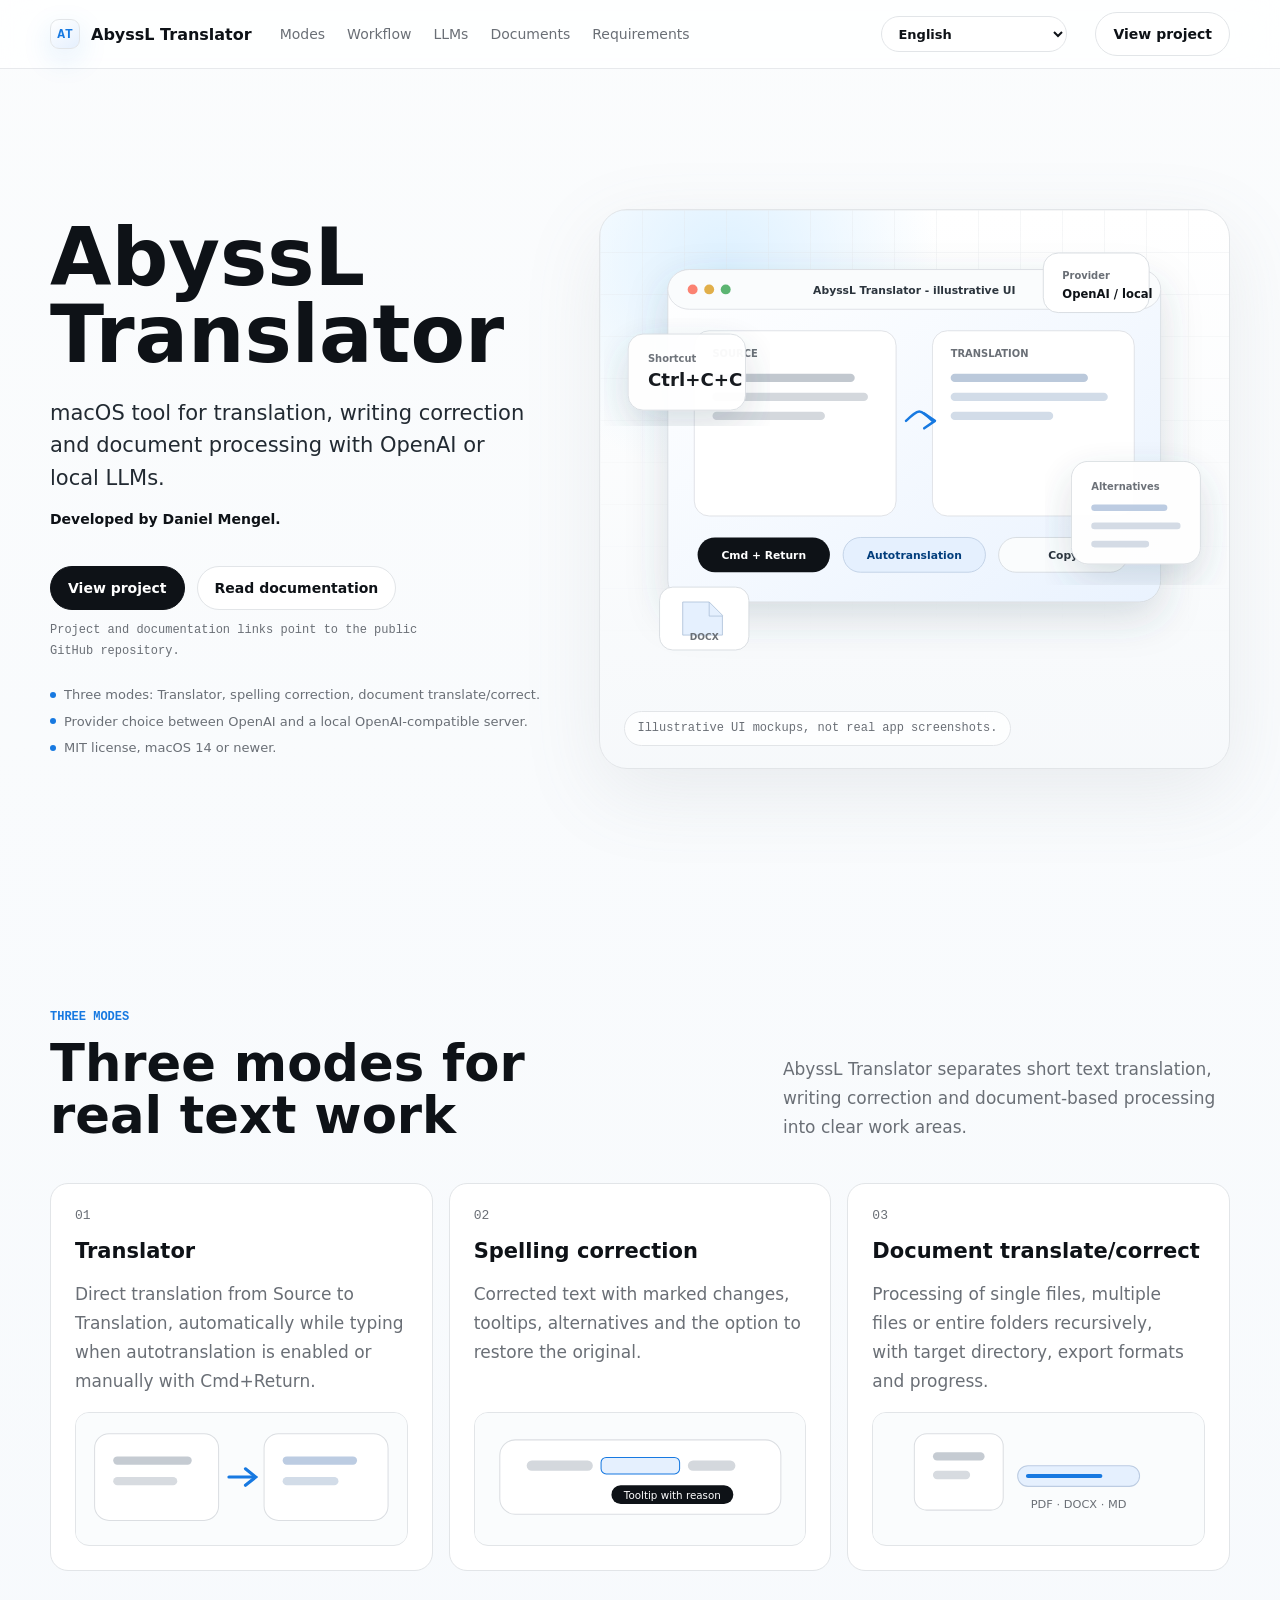
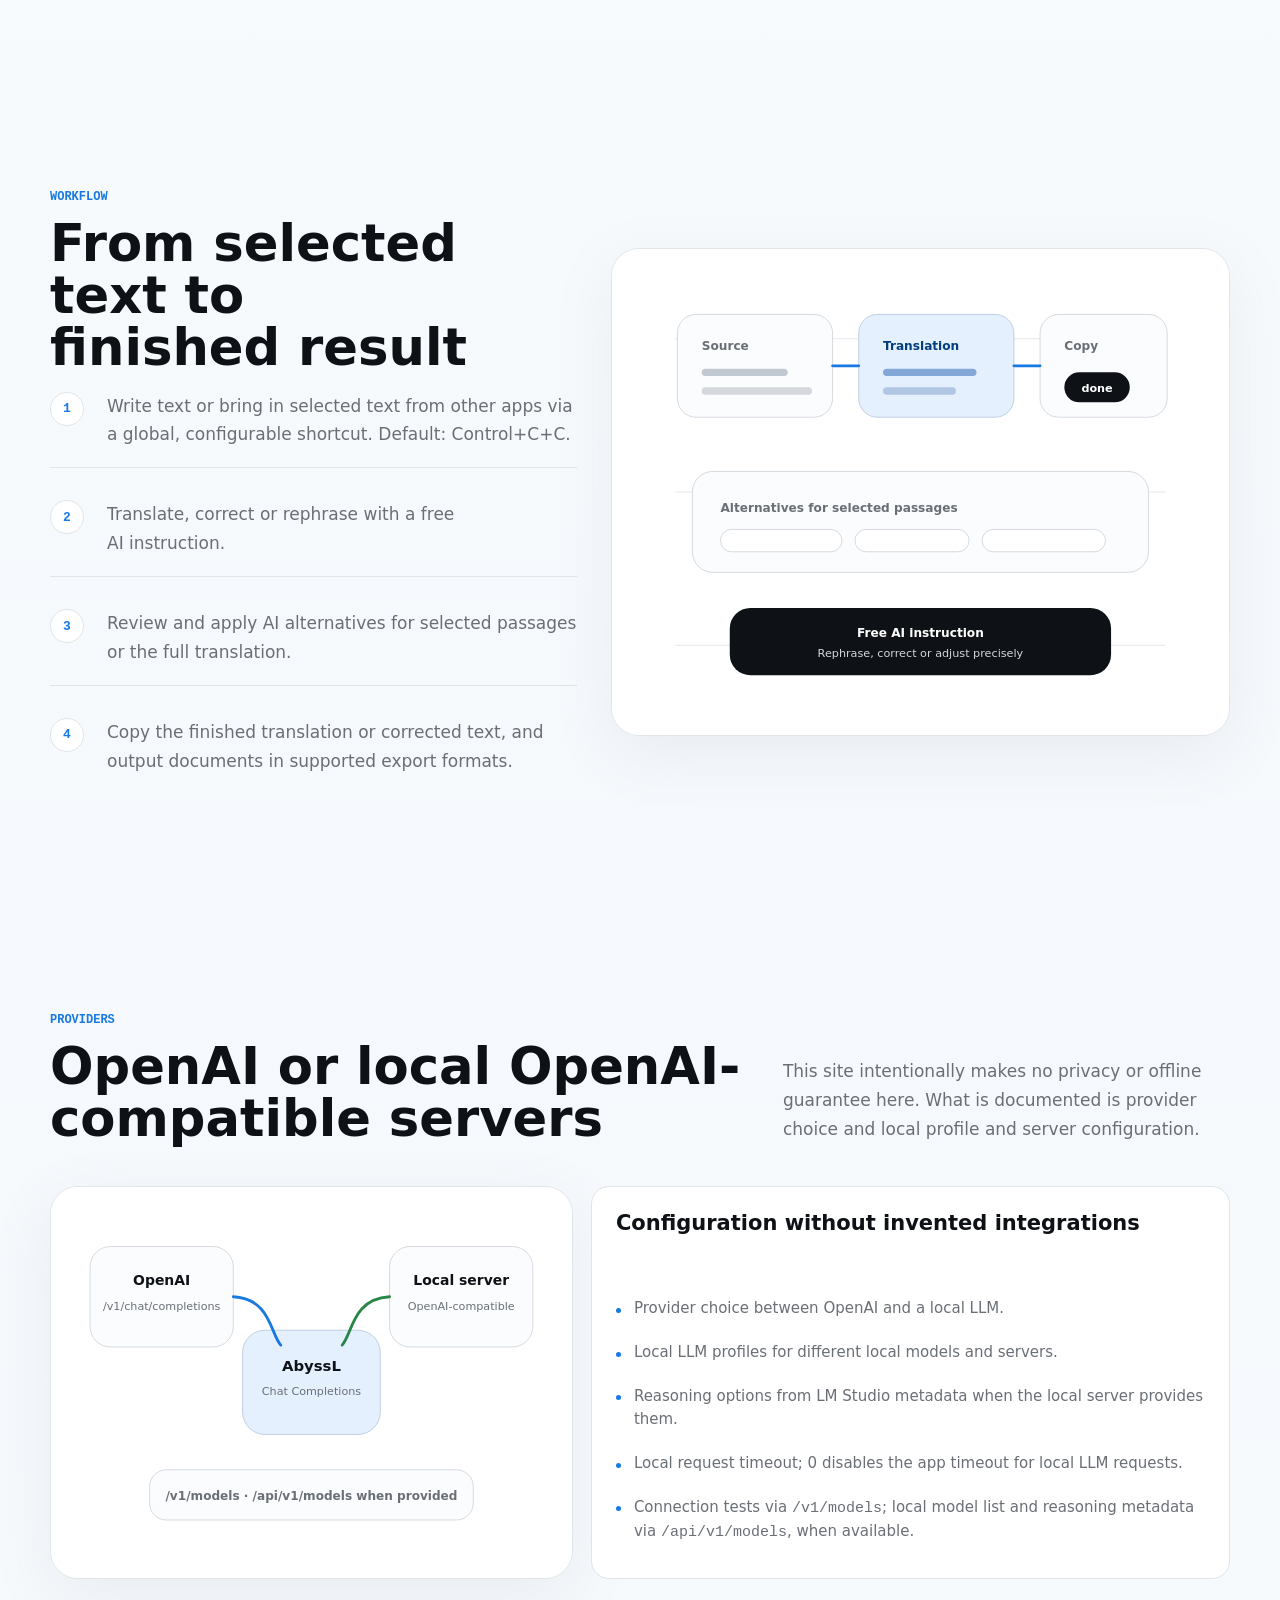
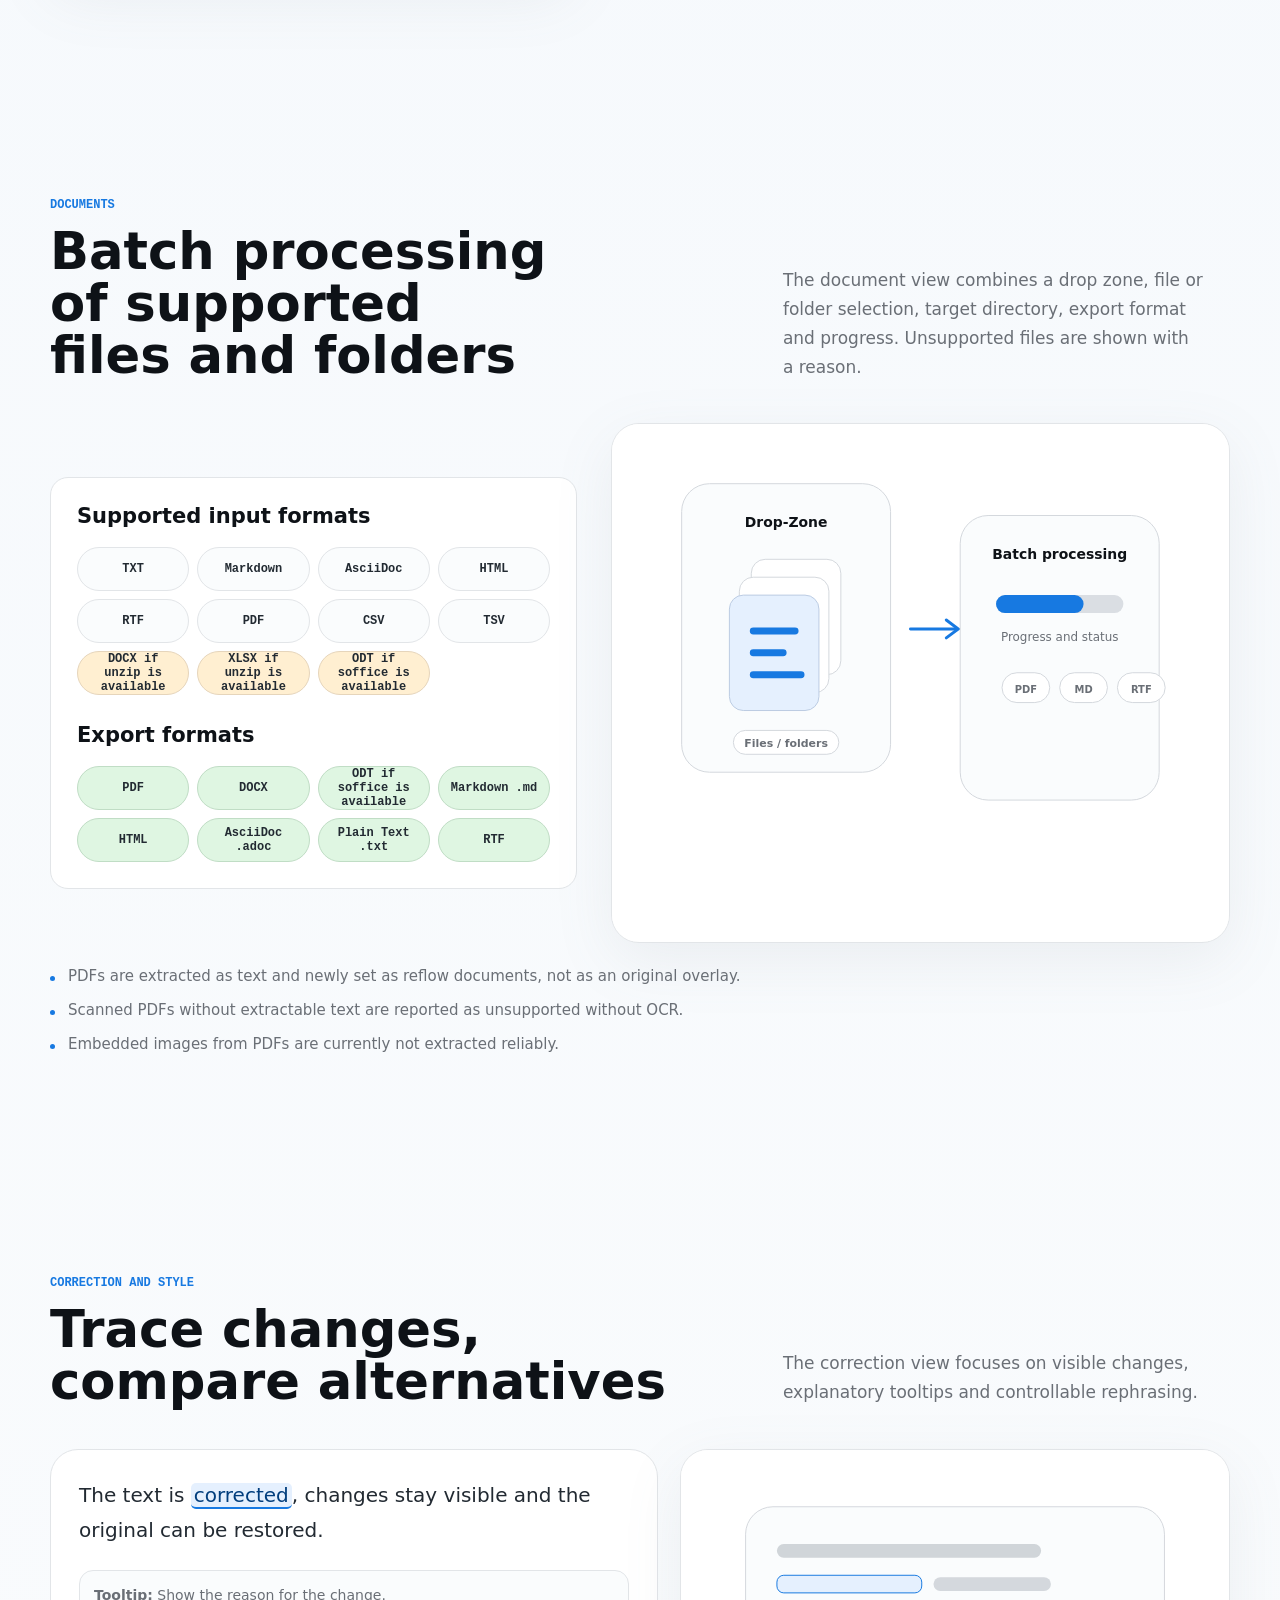
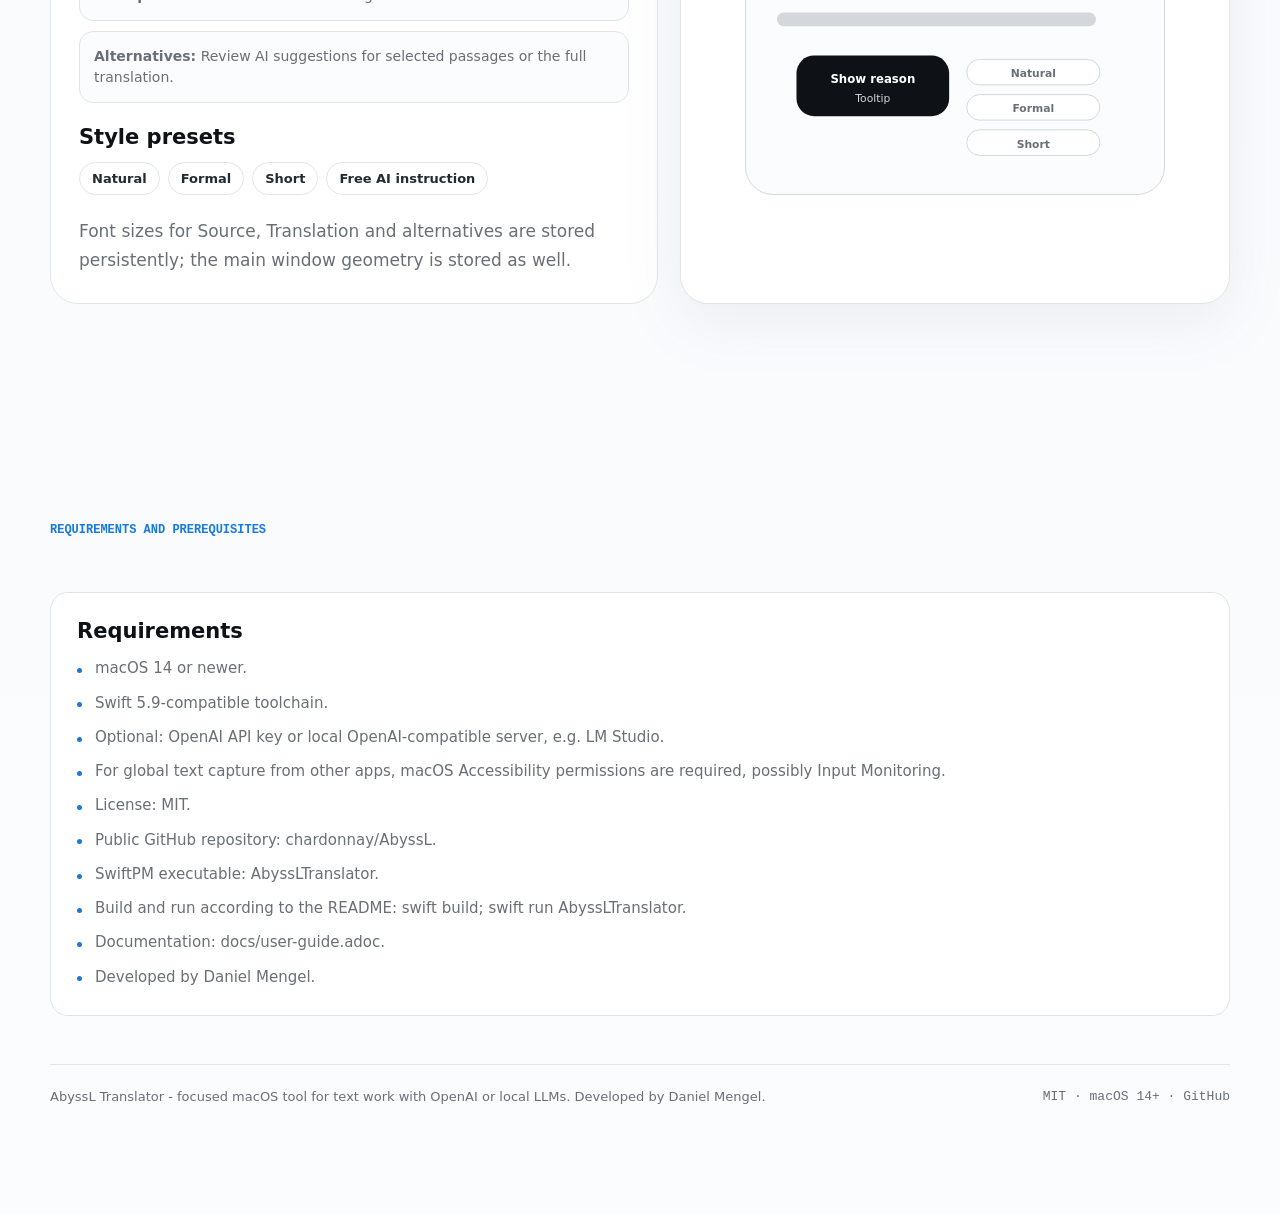
==== pages/index.html @ 64a5cfcb "Add project landing page" ====
<!doctype html><html lang="de"><head><script data-od-sandbox-shim>(function(){
  function makeStore(){
    var data = {};
    var api = {
      getItem: function(k){ return Object.prototype.hasOwnProperty.call(data, k) ? data[k] : null; },
      setItem: function(k, v){ data[k] = String(v); },
      removeItem: function(k){ delete data[k]; },
      clear: function(){ data = {}; },
      key: function(i){ return Object.keys(data)[i] || null; }
    };
    Object.defineProperty(api, 'length', { get: function(){ return Object.keys(data).length; } });
    return api;
  }
  function tryShim(name){
    var works = false;
    try { works = !!window[name] && typeof window[name].getItem === 'function'; void window[name].length; }
    catch (_) { works = false; }
    if (works) return;
    try { Object.defineProperty(window, name, { configurable: true, value: makeStore() }); }
    catch (_) { try { window[name] = makeStore(); } catch (__) {} }
  }
  tryShim('localStorage');
  tryShim('sessionStorage');
})();</script><meta charset="utf-8"><meta name="viewport" content="width=device-width, initial-scale=1"><title>AbyssL Translator - macOS-Werkzeug für Übersetzung und Textarbeit</title><meta name="description" content="AbyssL Translator ist eine macOS-Anwendung für Übersetzung, Schreibkorrektur und dokumentbasierte Verarbeitung mit OpenAI oder lokalen OpenAI-kompatiblen Servern."><style>:root{--bg:oklch(99% 0.002 240);--surface:oklch(100% 0 0);--fg:oklch(18% 0.012 250);--muted:oklch(54% 0.012 250);--border:oklch(92% 0.005 250);--accent:oklch(58% 0.18 255);--font-display:-apple-system,BlinkMacSystemFont,'SF Pro Display',system-ui,sans-serif;--font-body:-apple-system,BlinkMacSystemFont,'SF Pro Text',system-ui,sans-serif;--font-mono:"SFMono-Regular",ui-monospace,Menlo,Consolas,monospace;--ink-2:oklch(28% 0.018 250);--soft-blue:oklch(95% 0.022 255);--soft-green:oklch(95% 0.035 150);--green:oklch(55% 0.13 150);--soft-amber:oklch(96% 0.045 80);--amber:oklch(66% 0.12 72);--shadow:0 24px 80px oklch(58% 0.02 250 / 0.12);--radius-lg:28px;--radius-md:18px;--radius-sm:12px;--page:min(1180px,calc(100vw - 48px))}*{box-sizing:border-box}html{scroll-behavior:smooth}body{margin:0;background:linear-gradient(180deg,oklch(99% 0.002 240) 0%,oklch(98% 0.006 250) 42%,var(--bg) 100%);color:var(--fg);font-family:var(--font-body);-webkit-font-smoothing:antialiased;text-rendering:optimizeLegibility}a{color:inherit;text-decoration:none}.site-header{position:sticky;top:0;z-index:20;border-bottom:1px solid oklch(92% 0.005 250 / .82);background:oklch(100% 0 0 / .78);backdrop-filter:blur(18px)}.nav{width:var(--page);min-height:68px;margin:0 auto;display:flex;align-items:center;justify-content:space-between;gap:28px}.brand{display:inline-flex;align-items:center;gap:11px;font-weight:700;letter-spacing:0;white-space:nowrap}.brand-mark{inline-size:30px;block-size:30px;border:1px solid var(--border);border-radius:9px;display:grid;place-items:center;background:linear-gradient(145deg,var(--surface),var(--soft-blue));color:var(--accent);font-family:var(--font-mono);font-size:13px;box-shadow:0 10px 30px oklch(58% 0.18 255 / .13)}.nav-links{display:flex;align-items:center;gap:22px;color:var(--muted);font-size:14px}.nav-links a:hover{color:var(--fg)}.language-field{display:inline-flex;align-items:center;gap:8px;margin-inline-start:auto}.language-select{min-height:36px;border:1px solid var(--border);border-radius:999px;background:var(--surface);color:var(--fg);font:650 13px/1 var(--font-body);padding:0 34px 0 12px;appearance:auto}.language-select:focus-visible{outline:2px solid var(--accent);outline-offset:2px}.sr-only{position:absolute;inline-size:1px;block-size:1px;padding:0;margin:-1px;overflow:hidden;clip:rect(0,0,0,0);white-space:nowrap;border:0}.button{display:inline-flex;align-items:center;justify-content:center;min-height:44px;padding:0 17px;border-radius:999px;border:1px solid var(--border);background:var(--surface);color:var(--fg);font-size:14px;font-weight:650;line-height:1;white-space:nowrap;transition:transform 180ms ease,border-color 180ms ease,box-shadow 180ms ease}.button:hover{transform:translateY(-1px);border-color:oklch(82% 0.025 255);box-shadow:0 12px 34px oklch(58% 0.03 250 / .12)}.button.primary{background:var(--fg);border-color:var(--fg);color:#fff}.todo-note{font-family:var(--font-mono);color:var(--muted);font-size:12px;margin-top:10px}main{overflow:hidden}.section{width:var(--page);margin:0 auto;padding:110px 0}.hero{display:grid;grid-template-columns:.9fr 1.15fr;gap:56px;align-items:center;min-height:calc(100vh - 68px);padding:82px 0 74px}.hero-copy{max-width:560px}h1,h2,h3{font-family:var(--font-display);margin:0;letter-spacing:0;text-wrap:balance}h1{font-size:clamp(54px,6.2vw,92px);line-height:.96;font-weight:760}h2{font-size:clamp(34px,4vw,58px);line-height:1.02;font-weight:730}h3{font-size:21px;line-height:1.18;font-weight:720}p{margin:0;color:var(--muted);font-size:17px;line-height:1.7;text-wrap:pretty}.lead{margin-top:24px;font-size:21px;line-height:1.55;color:var(--ink-2);max-width:640px}.developer-line{margin-top:14px;color:var(--fg);font-size:14px;font-weight:650}.hero-actions{margin-top:34px;display:flex;flex-wrap:wrap;gap:12px}.trust-line{margin-top:24px;display:grid;gap:7px;color:var(--muted);font-size:13px;line-height:1.5}.trust-line span{display:inline-flex;align-items:center;gap:8px}.dot{inline-size:6px;block-size:6px;border-radius:99px;background:var(--accent)}.visual-shell{position:relative;border:1px solid var(--border);border-radius:var(--radius-lg);background:radial-gradient(circle at 20% 10%,oklch(95% 0.04 255),transparent 30%),linear-gradient(180deg,var(--surface),oklch(98% 0.004 245));box-shadow:var(--shadow);overflow:hidden;min-height:560px}.visual-shell::before{content:"";position:absolute;inset:0;background-image:linear-gradient(oklch(92% 0.005 250 / .62) 1px,transparent 1px),linear-gradient(90deg,oklch(92% 0.005 250 / .62) 1px,transparent 1px);background-size:42px 42px;mask-image:linear-gradient(180deg,#000 0%,transparent 78%);opacity:.55}.hero-svg,.section-svg{position:relative;display:block;inline-size:100%;block-size:auto}.visual-caption{position:absolute;inset-inline-start:24px;inset-block-end:22px;max-width:calc(100% - 48px);color:var(--muted);font-family:var(--font-mono);font-size:12px;line-height:1.45;background:oklch(100% 0 0 / .78);border:1px solid var(--border);border-radius:999px;padding:8px 12px;backdrop-filter:blur(12px)}.section-head{display:grid;grid-template-columns:minmax(0,.85fr) minmax(280px,.55fr);gap:42px;align-items:end;margin-bottom:42px}.eyebrow{display:block;margin-bottom:14px;color:var(--accent);font-family:var(--font-mono);font-size:12px;line-height:1;font-weight:700;letter-spacing:0;text-transform:uppercase}.mode-grid{display:grid;grid-template-columns:repeat(3,minmax(0,1fr));gap:16px}.mode-card,.info-card,.format-panel,.transparency-card{border:1px solid var(--border);border-radius:var(--radius-md);background:var(--surface)}.mode-card{padding:24px;min-height:300px;display:grid;grid-template-rows:auto auto 1fr;gap:16px}.mode-index{color:var(--muted);font-family:var(--font-mono);font-size:13px}.mini-visual{align-self:end;border:1px solid var(--border);border-radius:14px;background:oklch(99% 0.002 240);min-height:122px;overflow:hidden}.split{display:grid;grid-template-columns:minmax(0,.92fr) minmax(0,1.08fr);gap:34px;align-items:center}.workflow-list{display:grid;gap:14px}.workflow-step{display:grid;grid-template-columns:42px minmax(0,1fr);gap:15px;align-items:start;padding:18px 0;border-bottom:1px solid var(--border)}.workflow-step:last-child{border-bottom:0}.step-number{inline-size:34px;block-size:34px;display:grid;place-items:center;border-radius:50%;border:1px solid var(--border);color:var(--accent);font-family:var(--font-mono);font-size:13px;font-weight:700;background:var(--surface)}.diagram-frame{border:1px solid var(--border);border-radius:var(--radius-lg);background:var(--surface);box-shadow:0 18px 60px oklch(58% 0.02 250 / .1);overflow:hidden}.llm-grid{display:grid;grid-template-columns:minmax(0,.9fr) minmax(0,1.1fr);gap:18px;align-items:stretch}.info-card{padding:24px;display:grid;gap:13px}.info-card ul,.requirements-list,.format-notes{margin:0;padding:0;list-style:none;display:grid;gap:11px;color:var(--muted);font-size:15px;line-height:1.55}.info-card li,.requirements-list li,.format-notes li{position:relative;padding-inline-start:18px}.info-card li::before,.requirements-list li::before,.format-notes li::before{content:"";position:absolute;inset-inline-start:0;inset-block-start:.72em;inline-size:5px;block-size:5px;border-radius:99px;background:var(--accent)}.format-panel{padding:26px}.format-matrix{display:grid;grid-template-columns:repeat(4,minmax(0,1fr));gap:8px;margin-top:18px}.format-chip{min-height:44px;display:flex;align-items:center;justify-content:center;border:1px solid var(--border);border-radius:999px;background:oklch(99% 0.002 240);color:var(--ink-2);font-family:var(--font-mono);font-size:12px;font-weight:650;text-align:center;padding:0 10px}.format-chip.conditional{background:var(--soft-amber);border-color:oklch(88% 0.04 80)}.format-chip.export{background:var(--soft-green);border-color:oklch(87% 0.045 150)}.correction-layout{display:grid;grid-template-columns:minmax(0,1.05fr) minmax(0,.95fr);gap:22px;align-items:stretch}.correction-panel{border:1px solid var(--border);border-radius:var(--radius-lg);background:var(--surface);padding:28px;display:grid;gap:22px}.marked-copy{font-size:20px;line-height:1.75;color:var(--ink-2)}.mark-change{color:oklch(37% 0.12 255);background:var(--soft-blue);border-bottom:2px solid var(--accent);border-radius:5px;padding:0 3px}.tooltip-row{display:grid;gap:10px}.tooltip{border:1px solid var(--border);border-radius:14px;padding:14px;background:oklch(99% 0.002 240);color:var(--muted);font-size:14px;line-height:1.5}.style-row{display:flex;flex-wrap:wrap;gap:8px}.style-pill{border:1px solid var(--border);border-radius:999px;padding:8px 12px;color:var(--ink-2);background:var(--surface);font-size:13px;font-weight:650}.requirements{display:grid;grid-template-columns:minmax(0,1fr);gap:22px}.transparency-card{padding:26px}.transparency-card h3{margin-bottom:14px}.fineprint{margin-top:48px;padding-top:24px;border-top:1px solid var(--border);display:grid;grid-template-columns:1fr auto;gap:22px;align-items:center;color:var(--muted);font-size:13px}.validation{margin-top:42px;border:1px solid var(--border);border-radius:var(--radius-lg);background:var(--surface);padding:28px}.validation h3{margin-bottom:18px}.validation-grid{display:grid;grid-template-columns:repeat(2,minmax(0,1fr));gap:20px}.validation h4{margin:0 0 8px;font-size:14px;line-height:1.2}.validation p,.validation li{font-size:14px;line-height:1.58}.validation ul{margin:0;padding-inline-start:18px;color:var(--muted)}svg text{font-family:var(--font-body)}.mono{font-family:var(--font-mono);font-variant-numeric:tabular-nums}@media(max-width:980px){:root{--page:min(100vw - 32px,760px)}.nav-links{display:none}.hero,.section-head,.split,.llm-grid,.correction-layout,.requirements,.validation-grid{grid-template-columns:1fr}.hero{min-height:auto;padding-top:56px}.mode-grid{grid-template-columns:1fr}.section{padding:78px 0}.visual-shell{min-height:420px}}@media(max-width:620px){:root{--page:min(100vw - 24px,520px)}h1{font-size:clamp(46px,14vw,64px)}.lead{font-size:18px}.hero-actions,.fineprint{display:grid;grid-template-columns:1fr}.button{width:100%}.format-matrix{grid-template-columns:repeat(2,minmax(0,1fr))}.visual-caption{position:relative;inset:auto;margin:0 16px 16px;border-radius:14px}}@media(prefers-reduced-motion:reduce){*,*::before,*::after{scroll-behavior:auto!important;transition-duration:.001ms!important;animation-duration:.001ms!important}}</style></head><body><header class="site-header"><nav class="nav" aria-label="Hauptnavigation"><a class="brand" href="#top" aria-label="AbyssL Translator Start"><span class="brand-mark">AT</span><span>AbyssL Translator</span></a><div class="nav-links"><a href="#modi">Modi</a><a href="#workflow">Workflow</a><a href="#llms">LLMs</a><a href="#dokumente">Dokumente</a><a href="#transparenz">Anforderungen</a></div><div class="language-field"><label class="sr-only" for="languageSelect">Sprache</label><select class="language-select" id="languageSelect" aria-label="Sprache auswählen"><option value="en">English</option><option value="de">Deutsch</option><option value="fr">Français</option><option value="es">Español</option><option value="pt">Português</option><option value="it">Italiano</option><option value="nl">Nederlands</option><option value="hbs">Serbo-Kroatisch</option></select></div><a class="button" href="https://github.com/chardonnay/AbyssL" target="_blank" rel="noopener noreferrer">Projekt ansehen</a></nav></header><main id="top"><section class="section hero" data-od-id="hero"><div class="hero-copy"><h1>AbyssL Translator</h1><p class="lead">macOS-Werkzeug für Übersetzung, Schreibkorrektur und Dokumentverarbeitung mit OpenAI oder lokalen LLMs.</p><p class="developer-line">Entwickelt von Daniel Mengel.</p><div class="hero-actions" id="platzhalter"><a class="button primary" href="https://github.com/chardonnay/AbyssL" target="_blank" rel="noopener noreferrer" aria-label="GitHub-Projekt öffnen">Projekt ansehen</a><a class="button" href="https://github.com/chardonnay/AbyssL/blob/main/docs/user-guide.adoc" target="_blank" rel="noopener noreferrer" aria-label="User Guide auf GitHub öffnen">Dokumentation lesen</a></div><p class="todo-note">Projekt- und Dokumentationslinks führen auf das öffentliche GitHub-Repository.</p><div class="trust-line" aria-label="Kurzprofil"><span><i class="dot" aria-hidden="true"></i> Drei Modi: Übersetzer, Rechtschreibkorrektur, Dokument Übersetzen/Korrigieren.</span><span><i class="dot" aria-hidden="true"></i> Anbieterwahl zwischen OpenAI und lokalem OpenAI-kompatiblem Server.</span><span><i class="dot" aria-hidden="true"></i> MIT-Lizenz, macOS 14 oder neuer.</span></div></div><div class="visual-shell" aria-label="Illustrative macOS-App-Oberfläche, kein echter Screenshot"><svg class="hero-svg" viewBox="0 0 760 590" role="img" aria-labelledby="heroSvgTitle heroSvgDesc"><title id="heroSvgTitle">Illustratives App-Mockup für AbyssL Translator</title><desc id="heroSvgDesc">Eine helle macOS-artige Oberfläche zeigt Source und Translation, Alternativen und Dokumentelemente als Illustration.</desc><defs><linearGradient id="panelGlow" x1="0" x2="1" y1="0" y2="1"><stop offset="0" stop-color="oklch(100% 0 0)"/><stop offset="1" stop-color="oklch(96% 0.018 255)"/></linearGradient><filter id="softShadow" x="-20%" y="-20%" width="140%" height="140%"><feDropShadow dx="0" dy="18" stdDeviation="24" flood-color="oklch(42% 0.04 250)" flood-opacity="0.18"/></filter></defs><rect x="82" y="72" width="596" height="402" rx="26" fill="url(#panelGlow)" stroke="oklch(88% 0.008 250)" filter="url(#softShadow)"/><rect x="82" y="72" width="596" height="48" rx="26" fill="oklch(99% 0.002 240)" stroke="oklch(90% 0.006 250)"/><circle cx="112" cy="96" r="6" fill="oklch(74% 0.15 29)"/><circle cx="132" cy="96" r="6" fill="oklch(78% 0.13 82)"/><circle cx="152" cy="96" r="6" fill="oklch(70% 0.13 150)"/><text x="380" y="101" text-anchor="middle" font-size="13" font-weight="700" fill="oklch(32% 0.02 250)">AbyssL Translator - illustrative UI</text><rect x="114" y="146" width="244" height="224" rx="18" fill="oklch(100% 0 0)" stroke="oklch(90% 0.006 250)"/><rect x="402" y="146" width="244" height="224" rx="18" fill="oklch(100% 0 0)" stroke="oklch(90% 0.006 250)"/><text x="136" y="178" font-size="12" font-weight="700" fill="oklch(54% 0.012 250)">SOURCE</text><text x="424" y="178" font-size="12" font-weight="700" fill="oklch(54% 0.012 250)">TRANSLATION</text><rect x="136" y="198" width="172" height="10" rx="5" fill="oklch(83% 0.012 250)"/><rect x="136" y="221" width="188" height="10" rx="5" fill="oklch(88% 0.008 250)"/><rect x="136" y="244" width="136" height="10" rx="5" fill="oklch(88% 0.008 250)"/><rect x="424" y="198" width="166" height="10" rx="5" fill="oklch(83% 0.03 255)"/><rect x="424" y="221" width="190" height="10" rx="5" fill="oklch(89% 0.02 255)"/><rect x="424" y="244" width="124" height="10" rx="5" fill="oklch(89% 0.02 255)"/><path d="M370 255 C386 240 386 240 402 255" fill="none" stroke="oklch(58% 0.18 255)" stroke-width="3" stroke-linecap="round"/><path d="M392 246 L405 255 L392 264" fill="none" stroke="oklch(58% 0.18 255)" stroke-width="3" stroke-linecap="round" stroke-linejoin="round"/><rect x="118" y="396" width="160" height="42" rx="21" fill="oklch(18% 0.012 250)"/><text x="198" y="422" text-anchor="middle" font-size="13" font-weight="700" fill="white">Cmd + Return</text><rect x="294" y="396" width="172" height="42" rx="21" fill="oklch(95% 0.022 255)" stroke="oklch(84% 0.035 255)"/><text x="380" y="422" text-anchor="middle" font-size="13" font-weight="700" fill="oklch(37% 0.12 255)">Autotranslation</text><rect x="482" y="396" width="156" height="42" rx="21" fill="oklch(99% 0.002 240)" stroke="oklch(88% 0.008 250)"/><text x="560" y="422" text-anchor="middle" font-size="13" font-weight="700" fill="oklch(32% 0.02 250)">Copy</text><g opacity=".96"><rect x="34" y="150" width="142" height="92" rx="18" fill="oklch(100% 0 0)" stroke="oklch(88% 0.008 250)" filter="url(#softShadow)"/><text x="58" y="184" font-size="12" font-weight="700" fill="oklch(54% 0.012 250)">Shortcut</text><text x="58" y="213" font-size="22" font-weight="760" fill="oklch(18% 0.012 250)">Ctrl+C+C</text></g><g opacity=".98"><rect x="570" y="304" width="156" height="124" rx="20" fill="oklch(100% 0 0)" stroke="oklch(88% 0.008 250)" filter="url(#softShadow)"/><text x="594" y="338" font-size="12" font-weight="700" fill="oklch(54% 0.012 250)">Alternativen</text><rect x="594" y="356" width="92" height="8" rx="4" fill="oklch(84% 0.035 255)"/><rect x="594" y="378" width="108" height="8" rx="4" fill="oklch(89% 0.016 255)"/><rect x="594" y="400" width="70" height="8" rx="4" fill="oklch(89% 0.016 255)"/></g><g transform="translate(72 456)"><rect x="0" y="0" width="108" height="76" rx="16" fill="oklch(100% 0 0)" stroke="oklch(88% 0.008 250)"/><path d="M28 18 h32 l16 16 v24 h-48 z" fill="oklch(95% 0.022 255)" stroke="oklch(80% 0.04 255)"/><path d="M60 18 v17 h16" fill="none" stroke="oklch(80% 0.04 255)"/><text x="54" y="64" text-anchor="middle" font-size="11" font-weight="700" fill="oklch(54% 0.012 250)">DOCX</text></g><g transform="translate(536 52)"><rect x="0" y="0" width="128" height="72" rx="18" fill="oklch(100% 0 0)" stroke="oklch(88% 0.008 250)"/><text x="23" y="31" font-size="12" font-weight="700" fill="oklch(54% 0.012 250)">Provider</text><text x="23" y="54" font-size="14" font-weight="760" fill="oklch(18% 0.012 250)">OpenAI / lokal</text></g></svg><div class="visual-caption">Illustrative UI-Mockups, keine echten App-Screenshots.</div></div></section><section class="section" id="modi" data-od-id="modes"><div class="section-head"><div><span class="eyebrow">Drei Modi</span><h2>Drei Modi für echte Textarbeit</h2></div><p>AbyssL Translator trennt kurze Textübersetzung, Schreibkorrektur und dokumentbasierte Verarbeitung in klare Arbeitsbereiche.</p></div><div class="mode-grid"><article class="mode-card"><span class="mode-index">01</span><h3>Übersetzer</h3><p>Direkte Übersetzung von Source zu Translation, automatisch beim Tippen wenn Autotranslation aktiviert ist oder manuell mit Cmd+Return.</p><div class="mini-visual" aria-hidden="true"><svg viewBox="0 0 320 124"><rect width="320" height="124" fill="oklch(99% 0.002 240)"/><rect x="18" y="20" width="120" height="84" rx="14" fill="white" stroke="oklch(90% 0.006 250)"/><rect x="182" y="20" width="120" height="84" rx="14" fill="white" stroke="oklch(90% 0.006 250)"/><path d="M148 62 H172" stroke="oklch(58% 0.18 255)" stroke-width="3" stroke-linecap="round"/><path d="M164 54 L174 62 L164 70" fill="none" stroke="oklch(58% 0.18 255)" stroke-width="3" stroke-linecap="round"/><rect x="36" y="42" width="76" height="8" rx="4" fill="oklch(84% 0.012 250)"/><rect x="36" y="62" width="62" height="8" rx="4" fill="oklch(89% 0.008 250)"/><rect x="200" y="42" width="72" height="8" rx="4" fill="oklch(84% 0.035 255)"/><rect x="200" y="62" width="54" height="8" rx="4" fill="oklch(89% 0.02 255)"/></svg></div></article><article class="mode-card"><span class="mode-index">02</span><h3>Rechtschreibkorrektur</h3><p>Korrigierter Text mit markierten Änderungen, Tooltips, Alternativen und der Möglichkeit, das Original wiederherzustellen.</p><div class="mini-visual" aria-hidden="true"><svg viewBox="0 0 320 124"><rect width="320" height="124" fill="oklch(99% 0.002 240)"/><rect x="24" y="26" width="272" height="72" rx="15" fill="white" stroke="oklch(90% 0.006 250)"/><rect x="50" y="46" width="64" height="10" rx="5" fill="oklch(88% 0.008 250)"/><rect x="122" y="43" width="76" height="16" rx="5" fill="oklch(95% 0.022 255)" stroke="oklch(58% 0.18 255)"/><rect x="206" y="46" width="46" height="10" rx="5" fill="oklch(88% 0.008 250)"/><rect x="132" y="70" width="118" height="18" rx="9" fill="oklch(18% 0.012 250)"/><text x="191" y="83" text-anchor="middle" font-size="10" fill="white">Tooltip mit Grund</text></svg></div></article><article class="mode-card"><span class="mode-index">03</span><h3>Dokument Übersetzen/Korrigieren</h3><p>Verarbeitung einzelner Dateien, mehrerer Dateien oder ganzer Ordner rekursiv, mit Zielverzeichnis, Exportformaten und Fortschritt.</p><div class="mini-visual" aria-hidden="true"><svg viewBox="0 0 320 124"><rect width="320" height="124" fill="oklch(99% 0.002 240)"/><rect x="40" y="20" width="86" height="74" rx="12" fill="white" stroke="oklch(90% 0.006 250)"/><rect x="58" y="38" width="50" height="8" rx="4" fill="oklch(84% 0.012 250)"/><rect x="58" y="56" width="36" height="8" rx="4" fill="oklch(89% 0.008 250)"/><rect x="140" y="51" width="118" height="20" rx="10" fill="oklch(95% 0.022 255)" stroke="oklch(84% 0.035 255)"/><rect x="148" y="59" width="74" height="4" rx="2" fill="oklch(58% 0.18 255)"/><text x="199" y="92" text-anchor="middle" font-size="11" fill="oklch(54% 0.012 250)">PDF · DOCX · MD</text></svg></div></article></div></section><section class="section split" id="workflow" data-od-id="workflow"><div><span class="eyebrow">Workflow</span><h2>Von markiertem Text bis fertigem Ergebnis</h2><div class="workflow-list" aria-label="Workflow-Schritte"><div class="workflow-step"><span class="step-number">1</span><p>Text schreiben oder markierten Text aus anderen Apps per globalem, konfigurierbarem Shortcut übernehmen. Standard: Control+C+C.</p></div><div class="workflow-step"><span class="step-number">2</span><p>Übersetzen, korrigieren oder mit freier KI-Anweisung umformulieren.</p></div><div class="workflow-step"><span class="step-number">3</span><p>KI-Alternativen für markierte Textstellen oder die ganze Übersetzung prüfen und übernehmen.</p></div><div class="workflow-step"><span class="step-number">4</span><p>Fertige Übersetzung oder korrigierten Text kopieren, Dokumente in unterstützte Exportformate ausgeben.</p></div></div></div><div class="diagram-frame"><svg class="section-svg" viewBox="0 0 660 520" role="img" aria-labelledby="workflowTitle"><title id="workflowTitle">Workflow-Grafik von Source zu Translation und Alternativen</title><rect width="660" height="520" fill="oklch(100% 0 0)"/><path d="M68 96 H592" stroke="oklch(92% 0.005 250)" stroke-width="1"/><path d="M68 260 H592" stroke="oklch(92% 0.005 250)" stroke-width="1"/><path d="M68 424 H592" stroke="oklch(92% 0.005 250)" stroke-width="1"/><g><rect x="70" y="70" width="166" height="110" rx="20" fill="oklch(99% 0.002 240)" stroke="oklch(88% 0.008 250)"/><text x="96" y="108" font-size="13" font-weight="700" fill="oklch(54% 0.012 250)">Source</text><rect x="96" y="128" width="92" height="8" rx="4" fill="oklch(83% 0.012 250)"/><rect x="96" y="148" width="118" height="8" rx="4" fill="oklch(88% 0.008 250)"/></g><g><rect x="264" y="70" width="166" height="110" rx="20" fill="oklch(95% 0.022 255)" stroke="oklch(84% 0.035 255)"/><text x="290" y="108" font-size="13" font-weight="700" fill="oklch(37% 0.12 255)">Translation</text><rect x="290" y="128" width="100" height="8" rx="4" fill="oklch(72% 0.08 255)"/><rect x="290" y="148" width="78" height="8" rx="4" fill="oklch(82% 0.045 255)"/></g><g><rect x="458" y="70" width="136" height="110" rx="20" fill="oklch(99% 0.002 240)" stroke="oklch(88% 0.008 250)"/><text x="484" y="108" font-size="13" font-weight="700" fill="oklch(54% 0.012 250)">Copy</text><rect x="484" y="132" width="70" height="32" rx="16" fill="oklch(18% 0.012 250)"/><text x="519" y="153" text-anchor="middle" font-size="12" font-weight="700" fill="white">fertig</text></g><path d="M236 125 H264" stroke="oklch(58% 0.18 255)" stroke-width="3" stroke-linecap="round"/><path d="M430 125 H458" stroke="oklch(58% 0.18 255)" stroke-width="3" stroke-linecap="round"/><g transform="translate(86 238)"><rect width="488" height="108" rx="22" fill="oklch(99% 0.002 240)" stroke="oklch(88% 0.008 250)"/><text x="30" y="43" font-size="13" font-weight="700" fill="oklch(54% 0.012 250)">Alternativen für markierte Textstellen</text><rect x="30" y="62" width="130" height="24" rx="12" fill="white" stroke="oklch(88% 0.008 250)"/><rect x="174" y="62" width="122" height="24" rx="12" fill="white" stroke="oklch(88% 0.008 250)"/><rect x="310" y="62" width="132" height="24" rx="12" fill="white" stroke="oklch(88% 0.008 250)"/></g><g transform="translate(126 384)"><rect width="408" height="72" rx="22" fill="oklch(18% 0.012 250)"/><text x="204" y="31" text-anchor="middle" font-size="13" font-weight="700" fill="white">Freie KI-Anweisung</text><text x="204" y="53" text-anchor="middle" font-size="12" fill="oklch(88% 0.008 250)">Umformulieren, korrigieren oder gezielt anpassen</text></g></svg></div></section><section class="section" id="llms" data-od-id="llm"><div class="section-head"><div><span class="eyebrow">Anbieter</span><h2>OpenAI oder lokale OpenAI-kompatible Server</h2></div><p>Die Website formuliert hier bewusst keine Datenschutz- oder Offline-Garantie. Belegt ist die Anbieterwahl und die lokale Profil- und Serverkonfiguration.</p></div><div class="llm-grid"><div class="diagram-frame"><svg class="section-svg" viewBox="0 0 560 420" role="img" aria-labelledby="llmTitle"><title id="llmTitle">Grafik mit getrennten Wegen zu OpenAI und lokalem Server</title><rect width="560" height="420" fill="oklch(100% 0 0)"/><rect x="206" y="154" width="148" height="112" rx="24" fill="oklch(95% 0.022 255)" stroke="oklch(84% 0.035 255)"/><text x="280" y="198" text-anchor="middle" font-size="16" font-weight="760" fill="oklch(18% 0.012 250)">AbyssL</text><text x="280" y="224" text-anchor="middle" font-size="12" fill="oklch(54% 0.012 250)">Chat Completions</text><rect x="42" y="64" width="154" height="108" rx="22" fill="oklch(99% 0.002 240)" stroke="oklch(88% 0.008 250)"/><text x="119" y="105" text-anchor="middle" font-size="15" font-weight="760" fill="oklch(18% 0.012 250)">OpenAI</text><text x="119" y="132" text-anchor="middle" font-size="12" fill="oklch(54% 0.012 250)">/v1/chat/completions</text><rect x="364" y="64" width="154" height="108" rx="22" fill="oklch(99% 0.002 240)" stroke="oklch(88% 0.008 250)"/><text x="441" y="105" text-anchor="middle" font-size="15" font-weight="760" fill="oklch(18% 0.012 250)">Lokaler Server</text><text x="441" y="132" text-anchor="middle" font-size="12" fill="oklch(54% 0.012 250)">OpenAI-kompatibel</text><path d="M196 118 C236 120 236 158 247 170" fill="none" stroke="oklch(58% 0.18 255)" stroke-width="3" stroke-linecap="round"/><path d="M364 118 C324 120 324 158 313 170" fill="none" stroke="oklch(55% 0.13 150)" stroke-width="3" stroke-linecap="round"/><rect x="106" y="304" width="348" height="54" rx="18" fill="oklch(99% 0.002 240)" stroke="oklch(88% 0.008 250)"/><text x="280" y="337" text-anchor="middle" font-size="13" font-weight="700" fill="oklch(54% 0.012 250)">/v1/models · /api/v1/models wenn bereitgestellt</text></svg></div><div class="info-card"><h3>Konfiguration ohne erfundene Integrationen</h3><ul><li>Anbieterwahl zwischen OpenAI und lokaler LLM.</li><li>Lokale LLM-Profile für unterschiedliche lokale Modelle und Server.</li><li>Reasoning-Optionen aus LM-Studio-Metadaten, wenn der lokale Server diese bereitstellt.</li><li>Lokaler Request-Timeout; 0 deaktiviert den App-Timeout für lokale LLM-Anfragen.</li><li>Verbindungstests über <span class="mono">/v1/models</span>; lokale Modellliste und Reasoning-Metadaten über <span class="mono">/api/v1/models</span>, wenn verfügbar.</li></ul></div></div></section><section class="section" id="dokumente" data-od-id="documents"><div class="section-head"><div><span class="eyebrow">Dokumente</span><h2>Batch-Verarbeitung unterstützter Dateien und Ordner</h2></div><p>Die Dokumentansicht kombiniert Drop-Zone, Datei- oder Ordnerauswahl, Zielverzeichnis, Exportformat und Fortschritt. Unsupported-Dateien werden mit Grund angezeigt.</p></div><div class="split"><div class="format-panel"><h3>Unterstützte Eingabeformate</h3><div class="format-matrix" aria-label="Eingabeformate"><span class="format-chip">TXT</span><span class="format-chip">Markdown</span><span class="format-chip">AsciiDoc</span><span class="format-chip">HTML</span><span class="format-chip">RTF</span><span class="format-chip">PDF</span><span class="format-chip">CSV</span><span class="format-chip">TSV</span><span class="format-chip conditional">DOCX wenn unzip</span><span class="format-chip conditional">XLSX wenn unzip</span><span class="format-chip conditional">ODT wenn soffice</span></div><h3 style="margin-top:28px">Exportformate</h3><div class="format-matrix" aria-label="Exportformate"><span class="format-chip export">PDF</span><span class="format-chip export">DOCX</span><span class="format-chip export">ODT wenn soffice</span><span class="format-chip export">Markdown .md</span><span class="format-chip export">HTML</span><span class="format-chip export">AsciiDoc .adoc</span><span class="format-chip export">Plain Text .txt</span><span class="format-chip export">RTF</span></div></div><div class="diagram-frame"><svg class="section-svg" viewBox="0 0 620 520" role="img" aria-labelledby="docTitle"><title id="docTitle">Dokument-Batch-Grafik mit Datei-Stack und Fortschritt</title><rect width="620" height="520" fill="oklch(100% 0 0)"/><rect x="70" y="60" width="210" height="290" rx="28" fill="oklch(99% 0.002 240)" stroke="oklch(88% 0.008 250)"/><text x="175" y="104" text-anchor="middle" font-size="14" font-weight="760" fill="oklch(18% 0.012 250)">Drop-Zone</text><g transform="translate(118 136)"><rect x="22" y="0" width="90" height="116" rx="14" fill="white" stroke="oklch(88% 0.008 250)"/><rect x="10" y="18" width="90" height="116" rx="14" fill="white" stroke="oklch(88% 0.008 250)"/><rect x="0" y="36" width="90" height="116" rx="14" fill="oklch(95% 0.022 255)" stroke="oklch(84% 0.035 255)"/><path d="M24 72 h42 M24 94 h30 M24 116 h48" stroke="oklch(58% 0.18 255)" stroke-width="7" stroke-linecap="round"/></g><rect x="122" y="308" width="106" height="24" rx="12" fill="white" stroke="oklch(88% 0.008 250)"/><text x="175" y="325" text-anchor="middle" font-size="11" font-weight="700" fill="oklch(54% 0.012 250)">Dateien / Ordner</text><path d="M300 206 H346" stroke="oklch(58% 0.18 255)" stroke-width="3" stroke-linecap="round"/><path d="M336 197 L348 206 L336 215" fill="none" stroke="oklch(58% 0.18 255)" stroke-width="3" stroke-linecap="round"/><rect x="350" y="92" width="200" height="286" rx="28" fill="oklch(99% 0.002 240)" stroke="oklch(88% 0.008 250)"/><text x="450" y="136" text-anchor="middle" font-size="14" font-weight="760" fill="oklch(18% 0.012 250)">Batch-Verarbeitung</text><rect x="386" y="172" width="128" height="18" rx="9" fill="oklch(90% 0.008 250)"/><rect x="386" y="172" width="88" height="18" rx="9" fill="oklch(58% 0.18 255)"/><text x="450" y="218" text-anchor="middle" font-size="12" fill="oklch(54% 0.012 250)">Fortschritt und Status</text><g transform="translate(392 250)"><rect width="48" height="30" rx="15" fill="white" stroke="oklch(88% 0.008 250)"/><rect x="58" width="48" height="30" rx="15" fill="white" stroke="oklch(88% 0.008 250)"/><rect x="116" width="48" height="30" rx="15" fill="white" stroke="oklch(88% 0.008 250)"/><text x="24" y="20" text-anchor="middle" font-size="10" font-weight="700" fill="oklch(54% 0.012 250)">PDF</text><text x="82" y="20" text-anchor="middle" font-size="10" font-weight="700" fill="oklch(54% 0.012 250)">MD</text><text x="140" y="20" text-anchor="middle" font-size="10" font-weight="700" fill="oklch(54% 0.012 250)">RTF</text></g></svg></div></div><ul class="format-notes" style="margin-top:22px"><li>PDFs werden textbasiert extrahiert und als Reflow-Dokument neu gesetzt, nicht als Original-Overlay.</li><li>Gescannte PDFs ohne extrahierbaren Text werden ohne OCR als nicht unterstützt gemeldet.</li><li>Eingebettete Bilder aus PDFs werden aktuell nicht zuverlässig extrahiert.</li></ul></section><section class="section" id="korrektur" data-od-id="correction"><div class="section-head"><div><span class="eyebrow">Korrektur und Stil</span><h2>Änderungen nachvollziehen, Alternativen vergleichen</h2></div><p>Die Korrekturansicht legt den Fokus auf sichtbare Änderungen, erklärende Tooltips und kontrollierbare Umformulierungen.</p></div><div class="correction-layout"><div class="correction-panel"><p class="marked-copy">Der Text wird <span class="mark-change">korrigiert</span>, Änderungen bleiben sichtbar und das Original kann wiederhergestellt werden.</p><div class="tooltip-row"><div class="tooltip"><strong>Tooltip:</strong> Grund für die Änderung anzeigen.</div><div class="tooltip"><strong>Alternativen:</strong> KI-Vorschläge für markierte Textstellen oder die ganze Übersetzung prüfen.</div></div><div><h3>Stilvorgaben</h3><div class="style-row" style="margin-top:12px"><span class="style-pill">Natürlich</span><span class="style-pill">Formell</span><span class="style-pill">Kurz</span><span class="style-pill">Freie KI-Anweisung</span></div></div><p>Schriftgrößen für Source, Translation und Alternativen werden persistent gespeichert; die Hauptfenster-Geometrie ebenfalls.</p></div><div class="diagram-frame"><svg class="section-svg" viewBox="0 0 560 420" role="img" aria-labelledby="styleTitle"><title id="styleTitle">Illustration für Schreibkorrektur und Stilvorgaben</title><rect width="560" height="420" fill="oklch(100% 0 0)"/><rect x="66" y="58" width="428" height="294" rx="28" fill="oklch(99% 0.002 240)" stroke="oklch(88% 0.008 250)"/><rect x="98" y="96" width="270" height="14" rx="7" fill="oklch(87% 0.008 250)"/><rect x="98" y="128" width="148" height="18" rx="7" fill="oklch(95% 0.022 255)" stroke="oklch(58% 0.18 255)"/><rect x="258" y="130" width="120" height="14" rx="7" fill="oklch(88% 0.008 250)"/><rect x="98" y="166" width="326" height="14" rx="7" fill="oklch(88% 0.008 250)"/><rect x="118" y="210" width="156" height="62" rx="18" fill="oklch(18% 0.012 250)"/><text x="196" y="238" text-anchor="middle" font-size="12" font-weight="700" fill="white">Grund anzeigen</text><text x="196" y="258" text-anchor="middle" font-size="11" fill="oklch(88% 0.008 250)">Tooltip</text><rect x="292" y="214" width="136" height="26" rx="13" fill="white" stroke="oklch(88% 0.008 250)"/><text x="360" y="232" text-anchor="middle" font-size="11" font-weight="700" fill="oklch(54% 0.012 250)">Natürlich</text><rect x="292" y="250" width="136" height="26" rx="13" fill="white" stroke="oklch(88% 0.008 250)"/><text x="360" y="268" text-anchor="middle" font-size="11" font-weight="700" fill="oklch(54% 0.012 250)">Formell</text><rect x="292" y="286" width="136" height="26" rx="13" fill="white" stroke="oklch(88% 0.008 250)"/><text x="360" y="304" text-anchor="middle" font-size="11" font-weight="700" fill="oklch(54% 0.012 250)">Kurz</text></svg></div></div></section><section class="section" id="transparenz" data-od-id="transparency"><div class="section-head"><div><span class="eyebrow">Anforderungen und Voraussetzungen</span></div></div><div class="requirements"><div class="transparency-card"><h3>Anforderungen</h3><ul class="requirements-list"><li>macOS 14 oder neuer.</li><li>Swift-5.9-kompatible Toolchain.</li><li>Optional: OpenAI API-Key oder lokaler OpenAI-kompatibler Server, z. B. LM Studio.</li><li>Für globale Textübernahme aus anderen Apps werden macOS-Berechtigungen für Bedienungshilfen benötigt, ggf. Input Monitoring.</li><li>Lizenz: MIT.</li><li>Öffentliches GitHub-Repository: chardonnay/AbyssL.</li><li>SwiftPM-Executable: AbyssLTranslator.</li><li>Build und Start laut README: swift build; swift run AbyssLTranslator.</li><li>Dokumentation: docs/user-guide.adoc.</li><li>Entwickelt von Daniel Mengel.</li></ul></div></div><div class="fineprint"><span>AbyssL Translator - fokussiertes macOS-Werkzeug für Textarbeit mit OpenAI oder lokalen LLMs. Entwickelt von Daniel Mengel.</span><span class="mono">MIT · macOS 14+ · GitHub</span></div></section></main><script>
(() => {
  const supported = ['en', 'de', 'fr', 'es', 'pt', 'it', 'nl', 'hbs'];
  const storageKey = 'abysslTranslatorLanguage';
  function readStoredLanguage() {
    try { return localStorage.getItem(storageKey); } catch (_) { return null; }
  }
  function writeStoredLanguage(lang) {
    try { localStorage.setItem(storageKey, lang); } catch (_) {}
  }
  const langAliases = {
    en: 'en', de: 'de', fr: 'fr', es: 'es', pt: 'pt', it: 'it', nl: 'nl',
    hbs: 'hbs', sh: 'hbs', hr: 'hbs', sr: 'hbs', bs: 'hbs', cnr: 'hbs'
  };
  const htmlLang = { en: 'en', de: 'de', fr: 'fr', es: 'es', pt: 'pt', it: 'it', nl: 'nl', hbs: 'hbs-Latn' };
  const uiLabels = {
    en: { language: 'Select language' },
    de: { language: 'Sprache auswählen' },
    fr: { language: 'Choisir la langue' },
    es: { language: 'Seleccionar idioma' },
    pt: { language: 'Selecionar idioma' },
    it: { language: 'Seleziona lingua' },
    nl: { language: 'Taal selecteren' },
    hbs: { language: 'Izaberite jezik' }
  };
  const pageMeta = {
    title: {
      en: 'AbyssL Translator - macOS tool for translation and text work',
      de: 'AbyssL Translator - macOS-Werkzeug für Übersetzung und Textarbeit',
      fr: 'AbyssL Translator - outil macOS pour la traduction et le travail de texte',
      es: 'AbyssL Translator - herramienta macOS para traducción y trabajo de texto',
      pt: 'AbyssL Translator - ferramenta macOS para tradução e trabalho com texto',
      it: 'AbyssL Translator - strumento macOS per traduzione e lavoro sui testi',
      nl: 'AbyssL Translator - macOS-tool voor vertaling en tekstwerk',
      hbs: 'AbyssL Translator - macOS alat za prevod i rad s tekstom'
    },
    description: {
      en: 'AbyssL Translator is a macOS app for translation, writing correction and document-based processing with OpenAI or local OpenAI-compatible servers.',
      de: 'AbyssL Translator ist eine macOS-Anwendung für Übersetzung, Schreibkorrektur und dokumentbasierte Verarbeitung mit OpenAI oder lokalen OpenAI-kompatiblen Servern.',
      fr: 'AbyssL Translator est une application macOS pour la traduction, la correction rédactionnelle et le traitement de documents avec OpenAI ou des serveurs locaux compatibles OpenAI.',
      es: 'AbyssL Translator es una aplicación para macOS de traducción, corrección de texto y procesamiento basado en documentos con OpenAI o servidores locales compatibles con OpenAI.',
      pt: 'AbyssL Translator é uma aplicação para macOS para tradução, correção de escrita e processamento baseado em documentos com OpenAI ou servidores locais compatíveis com OpenAI.',
      it: 'AbyssL Translator è un’app macOS per traduzione, correzione della scrittura ed elaborazione basata su documenti con OpenAI o server locali compatibili con OpenAI.',
      nl: 'AbyssL Translator is een macOS-app voor vertaling, schrijfcorrectie en documentgebaseerde verwerking met OpenAI of lokale OpenAI-compatibele servers.',
      hbs: 'AbyssL Translator je macOS aplikacija za prevođenje, ispravku pisanja i obradu dokumenata uz OpenAI ili lokalne OpenAI-kompatibilne servere.'
    }
  };
  const translations = {
    'Hauptnavigation': { en: 'Main navigation', fr: 'Navigation principale', es: 'Navegación principal', pt: 'Navegação principal', it: 'Navigazione principale', nl: 'Hoofdnavigatie', hbs: 'Glavna navigacija' },
    'AbyssL Translator Start': { en: 'AbyssL Translator home', fr: 'Accueil AbyssL Translator', es: 'Inicio de AbyssL Translator', pt: 'Início do AbyssL Translator', it: 'Home di AbyssL Translator', nl: 'AbyssL Translator start', hbs: 'Početna stranica AbyssL Translatora' },
    'Modi': { en: 'Modes', fr: 'Modes', es: 'Modos', pt: 'Modos', it: 'Modalità', nl: 'Modi', hbs: 'Načini rada' },
    'Workflow': { en: 'Workflow', fr: 'Flux', es: 'Flujo', pt: 'Fluxo', it: 'Flusso', nl: 'Workflow', hbs: 'Tok rada' },
    'LLMs': { en: 'LLMs', fr: 'LLM', es: 'LLM', pt: 'LLMs', it: 'LLM', nl: 'LLM’s', hbs: 'LLM-ovi' },
    'Dokumente': { en: 'Documents', fr: 'Documents', es: 'Documentos', pt: 'Documentos', it: 'Documenti', nl: 'Documenten', hbs: 'Dokumenti' },
    'Anforderungen': { en: 'Requirements', fr: 'Prérequis', es: 'Requisitos', pt: 'Requisitos', it: 'Requisiti', nl: 'Vereisten', hbs: 'Zahtjevi' },
    'Sprache': { en: 'Language', fr: 'Langue', es: 'Idioma', pt: 'Idioma', it: 'Lingua', nl: 'Taal', hbs: 'Jezik' },
    'Projekt ansehen': { en: 'View project', fr: 'Voir le projet', es: 'Ver proyecto', pt: 'Ver projeto', it: 'Vedi progetto', nl: 'Project bekijken', hbs: 'Pogledaj projekat' },
    'macOS-Werkzeug für Übersetzung, Schreibkorrektur und Dokumentverarbeitung mit OpenAI oder lokalen LLMs.': { en: 'macOS tool for translation, writing correction and document processing with OpenAI or local LLMs.', fr: 'Outil macOS pour la traduction, la correction rédactionnelle et le traitement de documents avec OpenAI ou des LLM locaux.', es: 'Herramienta para macOS de traducción, corrección de escritura y procesamiento de documentos con OpenAI o LLM locales.', pt: 'Ferramenta para macOS para tradução, correção de escrita e processamento de documentos com OpenAI ou LLMs locais.', it: 'Strumento macOS per traduzione, correzione della scrittura ed elaborazione di documenti con OpenAI o LLM locali.', nl: 'macOS-tool voor vertaling, schrijfcorrectie en documentverwerking met OpenAI of lokale LLM’s.', hbs: 'macOS alat za prevođenje, ispravku pisanja i obradu dokumenata uz OpenAI ili lokalne LLM-ove.' },
    'Dokumentation lesen': { en: 'Read documentation', fr: 'Lire la documentation', es: 'Leer documentación', pt: 'Ler documentação', it: 'Leggi la documentazione', nl: 'Documentatie lezen', hbs: 'Pročitaj dokumentaciju' },
    'Entwickelt von Daniel Mengel.': { en: 'Developed by Daniel Mengel.', fr: 'Développé par Daniel Mengel.', es: 'Desarrollado por Daniel Mengel.', pt: 'Desenvolvido por Daniel Mengel.', it: 'Sviluppato da Daniel Mengel.', nl: 'Ontwikkeld door Daniel Mengel.', hbs: 'Razvio Daniel Mengel.' },
    'Projekt- und Dokumentationslinks führen auf das öffentliche GitHub-Repository.': { en: 'Project and documentation links point to the public GitHub repository.', fr: 'Les liens du projet et de la documentation pointent vers le dépôt GitHub public.', es: 'Los enlaces del proyecto y la documentación apuntan al repositorio público de GitHub.', pt: 'Os links do projeto e da documentação apontam para o repositório público no GitHub.', it: 'I link del progetto e della documentazione puntano al repository GitHub pubblico.', nl: 'Project- en documentatielinks verwijzen naar de openbare GitHub-repository.', hbs: 'Linkovi projekta i dokumentacije vode na javni GitHub repozitorij.' },
    'Drei Modi: Übersetzer, Rechtschreibkorrektur, Dokument Übersetzen/Korrigieren.': { en: 'Three modes: Translator, spelling correction, document translate/correct.', fr: 'Trois modes : traduction, correction orthographique, traduction/correction de documents.', es: 'Tres modos: traductor, corrección ortográfica, traducir/corregir documentos.', pt: 'Três modos: tradutor, correção ortográfica, traduzir/corrigir documentos.', it: 'Tre modalità: traduttore, correzione ortografica, traduci/correggi documenti.', nl: 'Drie modi: vertaler, spellingcorrectie, documenten vertalen/corrigeren.', hbs: 'Tri načina rada: prevodilac, ispravka pravopisa, prevođenje/ispravka dokumenata.' },
    'Anbieterwahl zwischen OpenAI und lokalem OpenAI-kompatiblem Server.': { en: 'Provider choice between OpenAI and a local OpenAI-compatible server.', fr: 'Choix du fournisseur entre OpenAI et un serveur local compatible OpenAI.', es: 'Elección de proveedor entre OpenAI y un servidor local compatible con OpenAI.', pt: 'Escolha de provedor entre OpenAI e um servidor local compatível com OpenAI.', it: 'Scelta del provider tra OpenAI e un server locale compatibile con OpenAI.', nl: 'Providerkeuze tussen OpenAI en een lokale OpenAI-compatibele server.', hbs: 'Izbor pružaoca između OpenAI-ja i lokalnog OpenAI-kompatibilnog servera.' },
    'MIT-Lizenz, macOS 14 oder neuer.': { en: 'MIT license, macOS 14 or newer.', fr: 'Licence MIT, macOS 14 ou version ultérieure.', es: 'Licencia MIT, macOS 14 o posterior.', pt: 'Licença MIT, macOS 14 ou mais recente.', it: 'Licenza MIT, macOS 14 o successivo.', nl: 'MIT-licentie, macOS 14 of nieuwer.', hbs: 'MIT licenca, macOS 14 ili noviji.' },
    'Illustrative macOS-App-Oberfläche, kein echter Screenshot': { en: 'Illustrative macOS app interface, not a real screenshot', fr: 'Interface macOS illustrative, pas une vraie capture d’écran', es: 'Interfaz ilustrativa de app macOS, no es una captura real', pt: 'Interface ilustrativa de app macOS, não é uma captura real', it: 'Interfaccia illustrativa di app macOS, non uno screenshot reale', nl: 'Illustratieve macOS-appinterface, geen echte screenshot', hbs: 'Ilustrativno macOS sučelje aplikacije, nije stvarni snimak ekrana' },
    'Illustratives App-Mockup für AbyssL Translator': { en: 'Illustrative app mockup for AbyssL Translator', fr: 'Maquette illustrative de l’application AbyssL Translator', es: 'Mockup ilustrativo de la app AbyssL Translator', pt: 'Mockup ilustrativo da aplicação AbyssL Translator', it: 'Mockup illustrativo dell’app AbyssL Translator', nl: 'Illustratieve appmock-up voor AbyssL Translator', hbs: 'Ilustrativni mockup aplikacije AbyssL Translator' },
    'Eine helle macOS-artige Oberfläche zeigt Source und Translation, Alternativen und Dokumentelemente als Illustration.': { en: 'A bright macOS-like interface shows Source and Translation, alternatives and document elements as an illustration.', fr: 'Une interface claire de style macOS illustre Source et Translation, des alternatives et des éléments de document.', es: 'Una interfaz clara de estilo macOS muestra Source y Translation, alternativas y elementos de documento como ilustración.', pt: 'Uma interface clara ao estilo macOS mostra Source e Translation, alternativas e elementos de documento como ilustração.', it: 'Un’interfaccia chiara in stile macOS mostra Source e Translation, alternative ed elementi di documento come illustrazione.', nl: 'Een lichte macOS-achtige interface toont Source en Translation, alternatieven en documentelementen als illustratie.', hbs: 'Svijetlo sučelje nalik macOS-u prikazuje Source i Translation, alternative i elemente dokumenata kao ilustraciju.' },
    'AbyssL Translator - illustrative UI': { en: 'AbyssL Translator - illustrative UI', fr: 'AbyssL Translator - interface illustrative', es: 'AbyssL Translator - UI ilustrativa', pt: 'AbyssL Translator - UI ilustrativa', it: 'AbyssL Translator - UI illustrativa', nl: 'AbyssL Translator - illustratieve UI', hbs: 'AbyssL Translator - ilustrativni UI' },
    'SOURCE': { en: 'SOURCE', fr: 'SOURCE', es: 'ORIGEN', pt: 'ORIGEM', it: 'ORIGINE', nl: 'BRON', hbs: 'IZVOR' },
    'TRANSLATION': { en: 'TRANSLATION', fr: 'TRADUCTION', es: 'TRADUCCIÓN', pt: 'TRADUÇÃO', it: 'TRADUZIONE', nl: 'VERTALING', hbs: 'PREVOD' },
    'Source': { en: 'Source', fr: 'Source', es: 'Origen', pt: 'Origem', it: 'Origine', nl: 'Bron', hbs: 'Izvor' },
    'Translation': { en: 'Translation', fr: 'Traduction', es: 'Traducción', pt: 'Tradução', it: 'Traduzione', nl: 'Vertaling', hbs: 'Prevod' },
    'Copy': { en: 'Copy', fr: 'Copier', es: 'Copiar', pt: 'Copiar', it: 'Copia', nl: 'Kopieer', hbs: 'Kopiraj' },
    'Shortcut': { en: 'Shortcut', fr: 'Raccourci', es: 'Atajo', pt: 'Atalho', it: 'Scorciatoia', nl: 'Sneltoets', hbs: 'Prečica' },
    'Provider': { en: 'Provider', fr: 'Fournisseur', es: 'Proveedor', pt: 'Provedor', it: 'Provider', nl: 'Provider', hbs: 'Pružalac' },
    'fertig': { en: 'done', fr: 'terminé', es: 'listo', pt: 'pronto', it: 'pronto', nl: 'klaar', hbs: 'gotovo' },
    'Alternativen': { en: 'Alternatives', fr: 'Alternatives', es: 'Alternativas', pt: 'Alternativas', it: 'Alternative', nl: 'Alternatieven', hbs: 'Alternative' },
    'OpenAI / lokal': { en: 'OpenAI / local', fr: 'OpenAI / local', es: 'OpenAI / local', pt: 'OpenAI / local', it: 'OpenAI / locale', nl: 'OpenAI / lokaal', hbs: 'OpenAI / lokalno' },
    'Illustrative UI-Mockups, keine echten App-Screenshots.': { en: 'Illustrative UI mockups, not real app screenshots.', fr: 'Maquettes UI illustratives, pas de vraies captures d’écran de l’app.', es: 'Mockups de UI ilustrativos, no capturas reales de la app.', pt: 'Mockups de UI ilustrativos, não capturas reais da aplicação.', it: 'Mockup UI illustrativi, non screenshot reali dell’app.', nl: 'Illustratieve UI-mock-ups, geen echte app-screenshots.', hbs: 'Ilustrativni UI mockupovi, nisu stvarni snimci aplikacije.' },
    'Drei Modi': { en: 'Three modes', fr: 'Trois modes', es: 'Tres modos', pt: 'Três modos', it: 'Tre modalità', nl: 'Drie modi', hbs: 'Tri načina rada' },
    'Drei Modi für echte Textarbeit': { en: 'Three modes for real text work', fr: 'Trois modes pour le vrai travail de texte', es: 'Tres modos para trabajo real con texto', pt: 'Três modos para trabalho real com texto', it: 'Tre modalità per il lavoro reale sui testi', nl: 'Drie modi voor echt tekstwerk', hbs: 'Tri načina za stvaran rad s tekstom' },
    'AbyssL Translator trennt kurze Textübersetzung, Schreibkorrektur und dokumentbasierte Verarbeitung in klare Arbeitsbereiche.': { en: 'AbyssL Translator separates short text translation, writing correction and document-based processing into clear work areas.', fr: 'AbyssL Translator sépare la traduction de textes courts, la correction rédactionnelle et le traitement de documents en zones de travail claires.', es: 'AbyssL Translator separa la traducción breve, la corrección de escritura y el procesamiento basado en documentos en áreas de trabajo claras.', pt: 'AbyssL Translator separa tradução de textos curtos, correção de escrita e processamento baseado em documentos em áreas de trabalho claras.', it: 'AbyssL Translator separa traduzione di testi brevi, correzione della scrittura ed elaborazione basata su documenti in aree di lavoro chiare.', nl: 'AbyssL Translator scheidt korte tekstvertaling, schrijfcorrectie en documentgebaseerde verwerking in duidelijke werkgebieden.', hbs: 'AbyssL Translator odvaja kratko prevođenje teksta, ispravku pisanja i obradu dokumenata u jasna radna područja.' },
    'Übersetzer': { en: 'Translator', fr: 'Traducteur', es: 'Traductor', pt: 'Tradutor', it: 'Traduttore', nl: 'Vertaler', hbs: 'Prevodilac' },
    'Direkte Übersetzung von Source zu Translation, automatisch beim Tippen wenn Autotranslation aktiviert ist oder manuell mit Cmd+Return.': { en: 'Direct translation from Source to Translation, automatically while typing when autotranslation is enabled or manually with Cmd+Return.', fr: 'Traduction directe de Source vers Translation, automatiquement pendant la saisie si la traduction automatique est activée, ou manuellement avec Cmd+Return.', es: 'Traducción directa de Source a Translation, automática al escribir si la traducción automática está activada o manual con Cmd+Return.', pt: 'Tradução direta de Source para Translation, automaticamente ao digitar quando a tradução automática está ativa ou manualmente com Cmd+Return.', it: 'Traduzione diretta da Source a Translation, automaticamente durante la digitazione quando l’autotraduzione è attiva oppure manualmente con Cmd+Return.', nl: 'Directe vertaling van Source naar Translation, automatisch tijdens het typen wanneer autotranslation actief is of handmatig met Cmd+Return.', hbs: 'Direktan prevod iz Source u Translation, automatski tokom kucanja kada je uključeno automatsko prevođenje ili ručno pomoću Cmd+Return.' },
    'Rechtschreibkorrektur': { en: 'Spelling correction', fr: 'Correction orthographique', es: 'Corrección ortográfica', pt: 'Correção ortográfica', it: 'Correzione ortografica', nl: 'Spellingcorrectie', hbs: 'Ispravka pravopisa' },
    'Korrigierter Text mit markierten Änderungen, Tooltips, Alternativen und der Möglichkeit, das Original wiederherzustellen.': { en: 'Corrected text with marked changes, tooltips, alternatives and the option to restore the original.', fr: 'Texte corrigé avec modifications marquées, infobulles, alternatives et possibilité de restaurer l’original.', es: 'Texto corregido con cambios marcados, tooltips, alternativas y la opción de restaurar el original.', pt: 'Texto corrigido com alterações marcadas, tooltips, alternativas e a opção de restaurar o original.', it: 'Testo corretto con modifiche evidenziate, tooltip, alternative e possibilità di ripristinare l’originale.', nl: 'Gecorrigeerde tekst met gemarkeerde wijzigingen, tooltips, alternatieven en de mogelijkheid om het origineel te herstellen.', hbs: 'Ispravljen tekst s označenim izmjenama, tooltipovima, alternativama i mogućnošću vraćanja originala.' },
    'Tooltip mit Grund': { en: 'Tooltip with reason', fr: 'Infobulle avec raison', es: 'Tooltip con motivo', pt: 'Tooltip com motivo', it: 'Tooltip con motivo', nl: 'Tooltip met reden', hbs: 'Tooltip s razlogom' },
    'Dokument Übersetzen/Korrigieren': { en: 'Document translate/correct', fr: 'Traduire/corriger un document', es: 'Traducir/corregir documento', pt: 'Traduzir/corrigir documento', it: 'Traduci/correggi documento', nl: 'Document vertalen/corrigeren', hbs: 'Prevedi/ispravi dokument' },
    'Verarbeitung einzelner Dateien, mehrerer Dateien oder ganzer Ordner rekursiv, mit Zielverzeichnis, Exportformaten und Fortschritt.': { en: 'Processing of single files, multiple files or entire folders recursively, with target directory, export formats and progress.', fr: 'Traitement d’un fichier, de plusieurs fichiers ou de dossiers entiers de manière récursive, avec dossier cible, formats d’export et progression.', es: 'Procesamiento de archivos individuales, varios archivos o carpetas completas de forma recursiva, con directorio de destino, formatos de exportación y progreso.', pt: 'Processamento de ficheiros individuais, vários ficheiros ou pastas inteiras de forma recursiva, com diretório de destino, formatos de exportação e progresso.', it: 'Elaborazione di singoli file, più file o intere cartelle in modo ricorsivo, con cartella di destinazione, formati di esportazione e avanzamento.', nl: 'Verwerking van losse bestanden, meerdere bestanden of volledige mappen recursief, met doelmap, exportformaten en voortgang.', hbs: 'Obrada pojedinačnih datoteka, više datoteka ili cijelih foldera rekurzivno, uz odredišni folder, izvozne formate i napredak.' },
    'Von markiertem Text bis fertigem Ergebnis': { en: 'From selected text to finished result', fr: 'Du texte sélectionné au résultat final', es: 'Del texto seleccionado al resultado final', pt: 'Do texto selecionado ao resultado final', it: 'Dal testo selezionato al risultato finale', nl: 'Van geselecteerde tekst naar eindresultaat', hbs: 'Od označenog teksta do gotovog rezultata' },
    'Workflow-Schritte': { en: 'Workflow steps', fr: 'Étapes du flux', es: 'Pasos del flujo', pt: 'Etapas do fluxo', it: 'Passaggi del flusso', nl: 'Workflowstappen', hbs: 'Koraci toka rada' },
    'Text schreiben oder markierten Text aus anderen Apps per globalem, konfigurierbarem Shortcut übernehmen. Standard: Control+C+C.': { en: 'Write text or bring in selected text from other apps via a global, configurable shortcut. Default: Control+C+C.', fr: 'Écrire du texte ou récupérer du texte sélectionné depuis d’autres apps via un raccourci global configurable. Par défaut : Control+C+C.', es: 'Escribir texto o tomar texto seleccionado de otras apps mediante un atajo global configurable. Predeterminado: Control+C+C.', pt: 'Escrever texto ou trazer texto selecionado de outras apps através de um atalho global configurável. Padrão: Control+C+C.', it: 'Scrivere testo o acquisire testo selezionato da altre app tramite una scorciatoia globale configurabile. Predefinita: Control+C+C.', nl: 'Schrijf tekst of neem geselecteerde tekst uit andere apps over via een globale, configureerbare sneltoets. Standaard: Control+C+C.', hbs: 'Pišite tekst ili preuzmite označeni tekst iz drugih aplikacija pomoću globalne, podesive prečice. Zadano: Control+C+C.' },
    'Übersetzen, korrigieren oder mit freier KI-Anweisung umformulieren.': { en: 'Translate, correct or rephrase with a free AI instruction.', fr: 'Traduire, corriger ou reformuler avec une instruction IA libre.', es: 'Traducir, corregir o reformular con una instrucción de IA libre.', pt: 'Traduzir, corrigir ou reformular com uma instrução livre de IA.', it: 'Tradurre, correggere o riformulare con un’istruzione IA libera.', nl: 'Vertalen, corrigeren of herformuleren met een vrije AI-instructie.', hbs: 'Prevedite, ispravite ili preformulišite uz slobodnu AI uputu.' },
    'KI-Alternativen für markierte Textstellen oder die ganze Übersetzung prüfen und übernehmen.': { en: 'Review and apply AI alternatives for selected passages or the full translation.', fr: 'Examiner et appliquer des alternatives IA pour des passages sélectionnés ou toute la traduction.', es: 'Revisar y aplicar alternativas de IA para fragmentos seleccionados o toda la traducción.', pt: 'Rever e aplicar alternativas de IA para trechos selecionados ou para toda a tradução.', it: 'Valutare e applicare alternative IA per passaggi selezionati o per l’intera traduzione.', nl: 'Controleer en neem AI-alternatieven over voor geselecteerde tekstpassages of de volledige vertaling.', hbs: 'Pregledajte i primijenite AI alternative za označene dijelove teksta ili cijeli prevod.' },
    'Fertige Übersetzung oder korrigierten Text kopieren, Dokumente in unterstützte Exportformate ausgeben.': { en: 'Copy the finished translation or corrected text, and output documents in supported export formats.', fr: 'Copier la traduction terminée ou le texte corrigé, et exporter les documents dans les formats pris en charge.', es: 'Copiar la traducción terminada o el texto corregido, y exportar documentos en formatos compatibles.', pt: 'Copiar a tradução concluída ou o texto corrigido, e exportar documentos nos formatos suportados.', it: 'Copiare la traduzione finita o il testo corretto ed esportare documenti nei formati supportati.', nl: 'Kopieer de voltooide vertaling of gecorrigeerde tekst en exporteer documenten in ondersteunde formaten.', hbs: 'Kopirajte gotov prevod ili ispravljeni tekst i izvezite dokumente u podržane formate.' },
    'Workflow-Grafik von Source zu Translation und Alternativen': { en: 'Workflow graphic from Source to Translation and alternatives', fr: 'Graphique de flux de Source vers Translation et alternatives', es: 'Gráfico de flujo de Source a Translation y alternativas', pt: 'Gráfico de fluxo de Source para Translation e alternativas', it: 'Grafica del flusso da Source a Translation e alternative', nl: 'Workflowafbeelding van Source naar Translation en alternatieven', hbs: 'Grafika toka rada od Source do Translation i alternativa' },
    'Alternativen für markierte Textstellen': { en: 'Alternatives for selected passages', fr: 'Alternatives pour les passages sélectionnés', es: 'Alternativas para fragmentos seleccionados', pt: 'Alternativas para trechos selecionados', it: 'Alternative per passaggi selezionati', nl: 'Alternatieven voor geselecteerde passages', hbs: 'Alternative za označene dijelove teksta' },
    'Freie KI-Anweisung': { en: 'Free AI instruction', fr: 'Instruction IA libre', es: 'Instrucción libre de IA', pt: 'Instrução livre de IA', it: 'Istruzione IA libera', nl: 'Vrije AI-instructie', hbs: 'Slobodna AI uputa' },
    'Umformulieren, korrigieren oder gezielt anpassen': { en: 'Rephrase, correct or adjust precisely', fr: 'Reformuler, corriger ou ajuster avec précision', es: 'Reformular, corregir o ajustar con precisión', pt: 'Reformular, corrigir ou ajustar com precisão', it: 'Riformulare, correggere o adattare con precisione', nl: 'Herformuleren, corrigeren of gericht aanpassen', hbs: 'Preformulišite, ispravite ili ciljano prilagodite' },
    'Anbieter': { en: 'Providers', fr: 'Fournisseurs', es: 'Proveedores', pt: 'Provedores', it: 'Provider', nl: 'Providers', hbs: 'Pružaoci' },
    'OpenAI oder lokale OpenAI-kompatible Server': { en: 'OpenAI or local OpenAI-compatible servers', fr: 'OpenAI ou serveurs locaux compatibles OpenAI', es: 'OpenAI o servidores locales compatibles con OpenAI', pt: 'OpenAI ou servidores locais compatíveis com OpenAI', it: 'OpenAI o server locali compatibili con OpenAI', nl: 'OpenAI of lokale OpenAI-compatibele servers', hbs: 'OpenAI ili lokalni OpenAI-kompatibilni serveri' },
    'Die Website formuliert hier bewusst keine Datenschutz- oder Offline-Garantie. Belegt ist die Anbieterwahl und die lokale Profil- und Serverkonfiguration.': { en: 'This site intentionally makes no privacy or offline guarantee here. What is documented is provider choice and local profile and server configuration.', fr: 'Ce site ne formule volontairement aucune garantie de confidentialité ou de fonctionnement hors ligne. Les éléments attestés sont le choix du fournisseur ainsi que la configuration locale des profils et serveurs.', es: 'Este sitio no formula deliberadamente ninguna garantía de privacidad ni de funcionamiento offline. Lo documentado es la elección de proveedor y la configuración local de perfiles y servidores.', pt: 'Este site não formula deliberadamente nenhuma garantia de privacidade ou funcionamento offline. O que está comprovado é a escolha de provedor e a configuração local de perfis e servidores.', it: 'Questo sito non formula intenzionalmente alcuna garanzia di privacy o uso offline. Sono documentate la scelta del provider e la configurazione locale di profili e server.', nl: 'Deze site doet hier bewust geen privacy- of offline-garantie. Belegd zijn de providerkeuze en de lokale profiel- en serverconfiguratie.', hbs: 'Ova stranica namjerno ne daje garanciju privatnosti ili rada offline. Potvrđeni su izbor pružaoca i lokalna konfiguracija profila i servera.' },
    'Grafik mit getrennten Wegen zu OpenAI und lokalem Server': { en: 'Graphic with separate paths to OpenAI and a local server', fr: 'Graphique avec des chemins séparés vers OpenAI et un serveur local', es: 'Gráfico con rutas separadas hacia OpenAI y un servidor local', pt: 'Gráfico com caminhos separados para OpenAI e um servidor local', it: 'Grafica con percorsi separati verso OpenAI e un server locale', nl: 'Afbeelding met gescheiden paden naar OpenAI en een lokale server', hbs: 'Grafika s odvojenim putevima do OpenAI-ja i lokalnog servera' },
    'Lokaler Server': { en: 'Local server', fr: 'Serveur local', es: 'Servidor local', pt: 'Servidor local', it: 'Server locale', nl: 'Lokale server', hbs: 'Lokalni server' },
    'OpenAI-kompatibel': { en: 'OpenAI-compatible', fr: 'Compatible OpenAI', es: 'Compatible con OpenAI', pt: 'Compatível com OpenAI', it: 'Compatibile con OpenAI', nl: 'OpenAI-compatibel', hbs: 'OpenAI-kompatibilan' },
    '/v1/models · /api/v1/models wenn bereitgestellt': { en: '/v1/models · /api/v1/models when provided', fr: '/v1/models · /api/v1/models si fourni', es: '/v1/models · /api/v1/models si se proporciona', pt: '/v1/models · /api/v1/models quando fornecido', it: '/v1/models · /api/v1/models se fornito', nl: '/v1/models · /api/v1/models indien beschikbaar', hbs: '/v1/models · /api/v1/models ako je pruženo' },
    'Konfiguration ohne erfundene Integrationen': { en: 'Configuration without invented integrations', fr: 'Configuration sans intégrations inventées', es: 'Configuración sin integraciones inventadas', pt: 'Configuração sem integrações inventadas', it: 'Configurazione senza integrazioni inventate', nl: 'Configuratie zonder verzonnen integraties', hbs: 'Konfiguracija bez izmišljenih integracija' },
    'Anbieterwahl zwischen OpenAI und lokaler LLM.': { en: 'Provider choice between OpenAI and a local LLM.', fr: 'Choix du fournisseur entre OpenAI et un LLM local.', es: 'Elección de proveedor entre OpenAI y un LLM local.', pt: 'Escolha de provedor entre OpenAI e um LLM local.', it: 'Scelta del provider tra OpenAI e un LLM locale.', nl: 'Providerkeuze tussen OpenAI en een lokale LLM.', hbs: 'Izbor pružaoca između OpenAI-ja i lokalnog LLM-a.' },
    'Lokale LLM-Profile für unterschiedliche lokale Modelle und Server.': { en: 'Local LLM profiles for different local models and servers.', fr: 'Profils LLM locaux pour différents modèles et serveurs locaux.', es: 'Perfiles de LLM locales para distintos modelos y servidores locales.', pt: 'Perfis locais de LLM para diferentes modelos e servidores locais.', it: 'Profili LLM locali per diversi modelli e server locali.', nl: 'Lokale LLM-profielen voor verschillende lokale modellen en servers.', hbs: 'Lokalni LLM profili za različite lokalne modele i servere.' },
    'Reasoning-Optionen aus LM-Studio-Metadaten, wenn der lokale Server diese bereitstellt.': { en: 'Reasoning options from LM Studio metadata when the local server provides them.', fr: 'Options de raisonnement issues des métadonnées LM Studio si le serveur local les fournit.', es: 'Opciones de razonamiento de metadatos de LM Studio si el servidor local las proporciona.', pt: 'Opções de reasoning a partir de metadados do LM Studio quando o servidor local as fornece.', it: 'Opzioni di reasoning dai metadati di LM Studio quando il server locale le fornisce.', nl: 'Reasoning-opties uit LM Studio-metadata wanneer de lokale server die levert.', hbs: 'Reasoning opcije iz LM Studio metapodataka kada ih lokalni server pruža.' },
    'Lokaler Request-Timeout; 0 deaktiviert den App-Timeout für lokale LLM-Anfragen.': { en: 'Local request timeout; 0 disables the app timeout for local LLM requests.', fr: 'Timeout local des requêtes ; 0 désactive le timeout de l’app pour les requêtes LLM locales.', es: 'Timeout local de solicitud; 0 desactiva el timeout de la app para solicitudes a LLM locales.', pt: 'Timeout local de requisição; 0 desativa o timeout da app para requisições LLM locais.', it: 'Timeout locale della richiesta; 0 disattiva il timeout dell’app per richieste LLM locali.', nl: 'Lokale request-timeout; 0 schakelt de app-timeout voor lokale LLM-aanvragen uit.', hbs: 'Lokalni timeout zahtjeva; 0 deaktivira timeout aplikacije za lokalne LLM zahtjeve.' },
    'Verbindungstests über': { en: 'Connection tests via', fr: 'Tests de connexion via', es: 'Pruebas de conexión mediante', pt: 'Testes de conexão via', it: 'Test di connessione tramite', nl: 'Verbindingstests via', hbs: 'Testovi veze preko' },
    '; lokale Modellliste und Reasoning-Metadaten über': { en: '; local model list and reasoning metadata via', fr: ' ; liste locale des modèles et métadonnées de raisonnement via', es: '; lista local de modelos y metadatos de razonamiento mediante', pt: '; lista local de modelos e metadados de reasoning via', it: '; elenco locale dei modelli e metadati di reasoning tramite', nl: '; lokale modellenlijst en reasoning-metadata via', hbs: '; lokalna lista modela i reasoning metapodaci preko' },
    ', wenn verfügbar.': { en: ', when available.', fr: ', si disponible.', es: ', si está disponible.', pt: ', quando disponível.', it: ', se disponibile.', nl: ', indien beschikbaar.', hbs: ', kada je dostupno.' },
    'Batch-Verarbeitung unterstützter Dateien und Ordner': { en: 'Batch processing of supported files and folders', fr: 'Traitement par lots des fichiers et dossiers pris en charge', es: 'Procesamiento por lotes de archivos y carpetas compatibles', pt: 'Processamento em lote de ficheiros e pastas suportados', it: 'Elaborazione batch di file e cartelle supportati', nl: 'Batchverwerking van ondersteunde bestanden en mappen', hbs: 'Batch obrada podržanih datoteka i foldera' },
    'Die Dokumentansicht kombiniert Drop-Zone, Datei- oder Ordnerauswahl, Zielverzeichnis, Exportformat und Fortschritt. Unsupported-Dateien werden mit Grund angezeigt.': { en: 'The document view combines a drop zone, file or folder selection, target directory, export format and progress. Unsupported files are shown with a reason.', fr: 'La vue document combine une zone de dépôt, la sélection de fichiers ou de dossiers, un dossier cible, un format d’export et la progression. Les fichiers non pris en charge sont affichés avec une raison.', es: 'La vista de documentos combina zona de arrastre, selección de archivos o carpetas, directorio de destino, formato de exportación y progreso. Los archivos no compatibles se muestran con motivo.', pt: 'A vista de documentos combina zona de arrastar, seleção de ficheiro ou pasta, diretório de destino, formato de exportação e progresso. Ficheiros não suportados são mostrados com motivo.', it: 'La vista documenti combina area di rilascio, selezione di file o cartelle, cartella di destinazione, formato di esportazione e avanzamento. I file non supportati sono mostrati con un motivo.', nl: 'De documentweergave combineert drop-zone, bestands- of mapselectie, doelmap, exportformaat en voortgang. Niet-ondersteunde bestanden worden met reden weergegeven.', hbs: 'Prikaz dokumenata kombinuje drop-zonu, izbor datoteke ili foldera, odredišni folder, izvozni format i napredak. Nepodržane datoteke prikazuju se s razlogom.' },
    'Unterstützte Eingabeformate': { en: 'Supported input formats', fr: 'Formats d’entrée pris en charge', es: 'Formatos de entrada compatibles', pt: 'Formatos de entrada suportados', it: 'Formati di input supportati', nl: 'Ondersteunde invoerformaten', hbs: 'Podržani ulazni formati' },
    'Eingabeformate': { en: 'Input formats', fr: 'Formats d’entrée', es: 'Formatos de entrada', pt: 'Formatos de entrada', it: 'Formati di input', nl: 'Invoerformaten', hbs: 'Ulazni formati' },
    'DOCX wenn unzip': { en: 'DOCX if unzip is available', fr: 'DOCX si unzip est disponible', es: 'DOCX si unzip está disponible', pt: 'DOCX se unzip estiver disponível', it: 'DOCX se unzip è disponibile', nl: 'DOCX indien unzip beschikbaar is', hbs: 'DOCX ako je unzip dostupan' },
    'XLSX wenn unzip': { en: 'XLSX if unzip is available', fr: 'XLSX si unzip est disponible', es: 'XLSX si unzip está disponible', pt: 'XLSX se unzip estiver disponível', it: 'XLSX se unzip è disponibile', nl: 'XLSX indien unzip beschikbaar is', hbs: 'XLSX ako je unzip dostupan' },
    'ODT wenn soffice': { en: 'ODT if soffice is available', fr: 'ODT si soffice est disponible', es: 'ODT si soffice está disponible', pt: 'ODT se soffice estiver disponível', it: 'ODT se soffice è disponibile', nl: 'ODT indien soffice beschikbaar is', hbs: 'ODT ako je soffice dostupan' },
    'Exportformate': { en: 'Export formats', fr: 'Formats d’export', es: 'Formatos de exportación', pt: 'Formatos de exportação', it: 'Formati di esportazione', nl: 'Exportformaten', hbs: 'Izvozni formati' },
    'Plain Text .txt': { en: 'Plain Text .txt', fr: 'Texte brut .txt', es: 'Texto plano .txt', pt: 'Texto simples .txt', it: 'Testo semplice .txt', nl: 'Platte tekst .txt', hbs: 'Običan tekst .txt' },
    'Dokument-Batch-Grafik mit Datei-Stack und Fortschritt': { en: 'Document batch graphic with file stack and progress', fr: 'Graphique de traitement par lots avec pile de fichiers et progression', es: 'Gráfico de lote de documentos con pila de archivos y progreso', pt: 'Gráfico de lote de documentos com pilha de ficheiros e progresso', it: 'Grafica batch documenti con pila di file e avanzamento', nl: 'Document-batchafbeelding met bestandsstapel en voortgang', hbs: 'Grafika batch obrade dokumenata s gomilom datoteka i napretkom' },
    'Dateien / Ordner': { en: 'Files / folders', fr: 'Fichiers / dossiers', es: 'Archivos / carpetas', pt: 'Ficheiros / pastas', it: 'File / cartelle', nl: 'Bestanden / mappen', hbs: 'Datoteke / folderi' },
    'Batch-Verarbeitung': { en: 'Batch processing', fr: 'Traitement par lots', es: 'Procesamiento por lotes', pt: 'Processamento em lote', it: 'Elaborazione batch', nl: 'Batchverwerking', hbs: 'Batch obrada' },
    'Fortschritt und Status': { en: 'Progress and status', fr: 'Progression et statut', es: 'Progreso y estado', pt: 'Progresso e estado', it: 'Avanzamento e stato', nl: 'Voortgang en status', hbs: 'Napredak i status' },
    'PDFs werden textbasiert extrahiert und als Reflow-Dokument neu gesetzt, nicht als Original-Overlay.': { en: 'PDFs are extracted as text and newly set as reflow documents, not as an original overlay.', fr: 'Les PDF sont extraits sous forme de texte puis recomposés comme documents reflow, pas comme superposition de l’original.', es: 'Los PDF se extraen como texto y se recomponen como documentos reflow, no como superposición del original.', pt: 'PDFs são extraídos como texto e recompostos como documentos reflow, não como overlay do original.', it: 'I PDF vengono estratti come testo e ricomposti come documenti reflow, non come overlay dell’originale.', nl: 'PDF’s worden tekstgebaseerd geëxtraheerd en opnieuw gezet als reflow-document, niet als overlay van het origineel.', hbs: 'PDF-ovi se izdvajaju kao tekst i ponovo slažu kao reflow dokumenti, ne kao originalni overlay.' },
    'Gescannte PDFs ohne extrahierbaren Text werden ohne OCR als nicht unterstützt gemeldet.': { en: 'Scanned PDFs without extractable text are reported as unsupported without OCR.', fr: 'Les PDF scannés sans texte extractible sont signalés comme non pris en charge sans OCR.', es: 'Los PDF escaneados sin texto extraíble se informan como no compatibles sin OCR.', pt: 'PDFs digitalizados sem texto extraível são indicados como não suportados sem OCR.', it: 'I PDF scansionati senza testo estraibile vengono segnalati come non supportati senza OCR.', nl: 'Gescande PDF’s zonder extraheerbare tekst worden zonder OCR als niet ondersteund gemeld.', hbs: 'Skenirani PDF-ovi bez teksta koji se može izdvojiti prijavljuju se kao nepodržani bez OCR-a.' },
    'Eingebettete Bilder aus PDFs werden aktuell nicht zuverlässig extrahiert.': { en: 'Embedded images from PDFs are currently not extracted reliably.', fr: 'Les images intégrées dans les PDF ne sont actuellement pas extraites de manière fiable.', es: 'Actualmente las imágenes incrustadas en PDF no se extraen de forma fiable.', pt: 'Imagens incorporadas em PDFs atualmente não são extraídas de forma confiável.', it: 'Le immagini incorporate nei PDF al momento non vengono estratte in modo affidabile.', nl: 'Ingesloten afbeeldingen uit PDF’s worden momenteel niet betrouwbaar geëxtraheerd.', hbs: 'Ugrađene slike iz PDF-ova trenutno se ne izdvajaju pouzdano.' },
    'Korrektur und Stil': { en: 'Correction and style', fr: 'Correction et style', es: 'Corrección y estilo', pt: 'Correção e estilo', it: 'Correzione e stile', nl: 'Correctie en stijl', hbs: 'Ispravka i stil' },
    'Änderungen nachvollziehen, Alternativen vergleichen': { en: 'Trace changes, compare alternatives', fr: 'Suivre les modifications, comparer les alternatives', es: 'Rastrear cambios, comparar alternativas', pt: 'Acompanhar alterações, comparar alternativas', it: 'Seguire le modifiche, confrontare alternative', nl: 'Wijzigingen volgen, alternatieven vergelijken', hbs: 'Pratite izmjene, uporedite alternative' },
    'Die Korrekturansicht legt den Fokus auf sichtbare Änderungen, erklärende Tooltips und kontrollierbare Umformulierungen.': { en: 'The correction view focuses on visible changes, explanatory tooltips and controllable rephrasing.', fr: 'La vue de correction se concentre sur les modifications visibles, les infobulles explicatives et les reformulations contrôlables.', es: 'La vista de corrección se centra en cambios visibles, tooltips explicativos y reformulaciones controlables.', pt: 'A vista de correção foca alterações visíveis, tooltips explicativos e reformulações controláveis.', it: 'La vista di correzione mette al centro modifiche visibili, tooltip esplicativi e riformulazioni controllabili.', nl: 'De correctieweergave richt zich op zichtbare wijzigingen, verklarende tooltips en controleerbare herformuleringen.', hbs: 'Prikaz ispravke fokusira se na vidljive izmjene, objašnjavajuće tooltipove i kontrolisane preformulacije.' },
    'Der Text wird': { en: 'The text is', fr: 'Le texte est', es: 'El texto se', pt: 'O texto é', it: 'Il testo viene', nl: 'De tekst wordt', hbs: 'Tekst se' },
    'korrigiert': { en: 'corrected', fr: 'corrigé', es: 'corrige', pt: 'corrigido', it: 'corretto', nl: 'gecorrigeerd', hbs: 'ispravlja' },
    ', Änderungen bleiben sichtbar und das Original kann wiederhergestellt werden.': { en: ', changes stay visible and the original can be restored.', fr: ', les modifications restent visibles et l’original peut être restauré.', es: ', los cambios permanecen visibles y el original se puede restaurar.', pt: ', as alterações permanecem visíveis e o original pode ser restaurado.', it: ', le modifiche restano visibili e l’originale può essere ripristinato.', nl: ', wijzigingen blijven zichtbaar en het origineel kan worden hersteld.', hbs: ', izmjene ostaju vidljive i original se može vratiti.' },
    'Tooltip:': { en: 'Tooltip:', fr: 'Infobulle :', es: 'Tooltip:', pt: 'Tooltip:', it: 'Tooltip:', nl: 'Tooltip:', hbs: 'Tooltip:' },
    'Grund für die Änderung anzeigen.': { en: 'Show the reason for the change.', fr: 'Afficher la raison de la modification.', es: 'Mostrar el motivo del cambio.', pt: 'Mostrar o motivo da alteração.', it: 'Mostrare il motivo della modifica.', nl: 'Toon de reden voor de wijziging.', hbs: 'Prikažite razlog izmjene.' },
    'Alternativen:': { en: 'Alternatives:', fr: 'Alternatives :', es: 'Alternativas:', pt: 'Alternativas:', it: 'Alternative:', nl: 'Alternatieven:', hbs: 'Alternative:' },
    'KI-Vorschläge für markierte Textstellen oder die ganze Übersetzung prüfen.': { en: 'Review AI suggestions for selected passages or the full translation.', fr: 'Examiner les suggestions IA pour des passages sélectionnés ou toute la traduction.', es: 'Revisar sugerencias de IA para fragmentos seleccionados o toda la traducción.', pt: 'Rever sugestões de IA para trechos selecionados ou toda a tradução.', it: 'Valutare suggerimenti IA per passaggi selezionati o per l’intera traduzione.', nl: 'Controleer AI-suggesties voor geselecteerde passages of de volledige vertaling.', hbs: 'Pregledajte AI prijedloge za označene dijelove teksta ili cijeli prevod.' },
    'Stilvorgaben': { en: 'Style presets', fr: 'Préréglages de style', es: 'Ajustes de estilo', pt: 'Predefinições de estilo', it: 'Preset di stile', nl: 'Stijlvoorkeuren', hbs: 'Stilske postavke' },
    'Natürlich': { en: 'Natural', fr: 'Naturel', es: 'Natural', pt: 'Natural', it: 'Naturale', nl: 'Natuurlijk', hbs: 'Prirodno' },
    'Formell': { en: 'Formal', fr: 'Formel', es: 'Formal', pt: 'Formal', it: 'Formale', nl: 'Formeel', hbs: 'Formalno' },
    'Kurz': { en: 'Short', fr: 'Court', es: 'Breve', pt: 'Curto', it: 'Breve', nl: 'Kort', hbs: 'Kratko' },
    'Schriftgrößen für Source, Translation und Alternativen werden persistent gespeichert; die Hauptfenster-Geometrie ebenfalls.': { en: 'Font sizes for Source, Translation and alternatives are stored persistently; the main window geometry is stored as well.', fr: 'Les tailles de police pour Source, Translation et les alternatives sont enregistrées de manière persistante ; la géométrie de la fenêtre principale aussi.', es: 'Los tamaños de fuente de Source, Translation y alternativas se guardan de forma persistente; también la geometría de la ventana principal.', pt: 'Os tamanhos de fonte de Source, Translation e alternativas são guardados de forma persistente; a geometria da janela principal também.', it: 'Le dimensioni dei caratteri per Source, Translation e alternative vengono salvate in modo persistente; anche la geometria della finestra principale.', nl: 'Lettergroottes voor Source, Translation en alternatieven worden persistent opgeslagen; de hoofdvenstergeometrie ook.', hbs: 'Veličine fonta za Source, Translation i alternative čuvaju se trajno; geometrija glavnog prozora takođe.' },
    'Illustration für Schreibkorrektur und Stilvorgaben': { en: 'Illustration for writing correction and style presets', fr: 'Illustration pour la correction rédactionnelle et les préréglages de style', es: 'Ilustración de corrección de escritura y ajustes de estilo', pt: 'Ilustração para correção de escrita e predefinições de estilo', it: 'Illustrazione per correzione della scrittura e preset di stile', nl: 'Illustratie voor schrijfcorrectie en stijlvoorkeuren', hbs: 'Ilustracija za ispravku pisanja i stilske postavke' },
    'Grund anzeigen': { en: 'Show reason', fr: 'Afficher la raison', es: 'Mostrar motivo', pt: 'Mostrar motivo', it: 'Mostra motivo', nl: 'Reden tonen', hbs: 'Prikaži razlog' },
    'Anforderungen und Voraussetzungen': { en: 'Requirements and prerequisites', fr: 'Exigences et prérequis', es: 'Requisitos y condiciones', pt: 'Requisitos e pré-requisitos', it: 'Requisiti e prerequisiti', nl: 'Vereisten en voorwaarden', hbs: 'Zahtjevi i preduslovi' },
    'macOS 14 oder neuer.': { en: 'macOS 14 or newer.', fr: 'macOS 14 ou version ultérieure.', es: 'macOS 14 o posterior.', pt: 'macOS 14 ou mais recente.', it: 'macOS 14 o successivo.', nl: 'macOS 14 of nieuwer.', hbs: 'macOS 14 ili noviji.' },
    'Swift-5.9-kompatible Toolchain.': { en: 'Swift 5.9-compatible toolchain.', fr: 'Toolchain compatible Swift 5.9.', es: 'Toolchain compatible con Swift 5.9.', pt: 'Toolchain compatível com Swift 5.9.', it: 'Toolchain compatibile con Swift 5.9.', nl: 'Swift 5.9-compatibele toolchain.', hbs: 'Toolchain kompatibilan sa Swift 5.9.' },
    'Optional: OpenAI API-Key oder lokaler OpenAI-kompatibler Server, z. B. LM Studio.': { en: 'Optional: OpenAI API key or local OpenAI-compatible server, e.g. LM Studio.', fr: 'Optionnel : clé API OpenAI ou serveur local compatible OpenAI, par ex. LM Studio.', es: 'Opcional: clave API de OpenAI o servidor local compatible con OpenAI, p. ej. LM Studio.', pt: 'Opcional: chave de API OpenAI ou servidor local compatível com OpenAI, por exemplo LM Studio.', it: 'Opzionale: chiave API OpenAI o server locale compatibile con OpenAI, ad es. LM Studio.', nl: 'Optioneel: OpenAI API-key of lokale OpenAI-compatibele server, bijv. LM Studio.', hbs: 'Opcionalno: OpenAI API ključ ili lokalni OpenAI-kompatibilni server, npr. LM Studio.' },
    'Für globale Textübernahme aus anderen Apps werden macOS-Berechtigungen für Bedienungshilfen benötigt, ggf. Input Monitoring.': { en: 'For global text capture from other apps, macOS Accessibility permissions are required, possibly Input Monitoring.', fr: 'Pour la reprise globale de texte depuis d’autres apps, les autorisations macOS d’accessibilité sont nécessaires, éventuellement Input Monitoring.', es: 'Para la captura global de texto desde otras apps se requieren permisos de Accesibilidad de macOS, posiblemente Input Monitoring.', pt: 'Para captura global de texto de outras apps, são necessárias permissões de Acessibilidade do macOS, possivelmente Input Monitoring.', it: 'Per l’acquisizione globale di testo da altre app sono richiesti i permessi Accessibilità di macOS, eventualmente Input Monitoring.', nl: 'Voor globale tekstovername uit andere apps zijn macOS-toegankelijkheidsrechten nodig, mogelijk Input Monitoring.', hbs: 'Za globalno preuzimanje teksta iz drugih aplikacija potrebne su macOS dozvole za pristupačnost, eventualno Input Monitoring.' },
    'Lizenz: MIT.': { en: 'License: MIT.', fr: 'Licence : MIT.', es: 'Licencia: MIT.', pt: 'Licença: MIT.', it: 'Licenza: MIT.', nl: 'Licentie: MIT.', hbs: 'Licenca: MIT.' },
    'Öffentliches GitHub-Repository: chardonnay/AbyssL.': { en: 'Public GitHub repository: chardonnay/AbyssL.', fr: 'Dépôt GitHub public : chardonnay/AbyssL.', es: 'Repositorio público de GitHub: chardonnay/AbyssL.', pt: 'Repositório público no GitHub: chardonnay/AbyssL.', it: 'Repository GitHub pubblico: chardonnay/AbyssL.', nl: 'Openbare GitHub-repository: chardonnay/AbyssL.', hbs: 'Javni GitHub repozitorij: chardonnay/AbyssL.' },
    'SwiftPM-Executable: AbyssLTranslator.': { en: 'SwiftPM executable: AbyssLTranslator.', fr: 'Exécutable SwiftPM : AbyssLTranslator.', es: 'Ejecutable SwiftPM: AbyssLTranslator.', pt: 'Executável SwiftPM: AbyssLTranslator.', it: 'Eseguibile SwiftPM: AbyssLTranslator.', nl: 'SwiftPM-executable: AbyssLTranslator.', hbs: 'SwiftPM izvršna datoteka: AbyssLTranslator.' },
    'Build und Start laut README: swift build; swift run AbyssLTranslator.': { en: 'Build and run according to the README: swift build; swift run AbyssLTranslator.', fr: 'Compilation et démarrage selon le README : swift build; swift run AbyssLTranslator.', es: 'Compilación e inicio según el README: swift build; swift run AbyssLTranslator.', pt: 'Compilação e execução segundo o README: swift build; swift run AbyssLTranslator.', it: 'Build e avvio secondo il README: swift build; swift run AbyssLTranslator.', nl: 'Bouwen en starten volgens de README: swift build; swift run AbyssLTranslator.', hbs: 'Build i pokretanje prema README-u: swift build; swift run AbyssLTranslator.' },
    'Dokumentation: docs/user-guide.adoc.': { en: 'Documentation: docs/user-guide.adoc.', fr: 'Documentation : docs/user-guide.adoc.', es: 'Documentación: docs/user-guide.adoc.', pt: 'Documentação: docs/user-guide.adoc.', it: 'Documentazione: docs/user-guide.adoc.', nl: 'Documentatie: docs/user-guide.adoc.', hbs: 'Dokumentacija: docs/user-guide.adoc.' },
    'AbyssL Translator - fokussiertes macOS-Werkzeug für Textarbeit mit OpenAI oder lokalen LLMs.': { en: 'AbyssL Translator - focused macOS tool for text work with OpenAI or local LLMs.', fr: 'AbyssL Translator - outil macOS ciblé pour le travail de texte avec OpenAI ou des LLM locaux.', es: 'AbyssL Translator - herramienta macOS enfocada para trabajo de texto con OpenAI o LLM locales.', pt: 'AbyssL Translator - ferramenta macOS focada para trabalho com texto usando OpenAI ou LLMs locais.', it: 'AbyssL Translator - strumento macOS focalizzato per il lavoro sui testi con OpenAI o LLM locali.', nl: 'AbyssL Translator - gerichte macOS-tool voor tekstwerk met OpenAI of lokale LLM’s.', hbs: 'AbyssL Translator - fokusiran macOS alat za rad s tekstom uz OpenAI ili lokalne LLM-ove.' },
    'AbyssL Translator - fokussiertes macOS-Werkzeug für Textarbeit mit OpenAI oder lokalen LLMs. Entwickelt von Daniel Mengel.': { en: 'AbyssL Translator - focused macOS tool for text work with OpenAI or local LLMs. Developed by Daniel Mengel.', fr: 'AbyssL Translator - outil macOS ciblé pour le travail de texte avec OpenAI ou des LLM locaux. Développé par Daniel Mengel.', es: 'AbyssL Translator - herramienta macOS enfocada para trabajo de texto con OpenAI o LLM locales. Desarrollado por Daniel Mengel.', pt: 'AbyssL Translator - ferramenta macOS focada para trabalho com texto usando OpenAI ou LLMs locais. Desenvolvido por Daniel Mengel.', it: 'AbyssL Translator - strumento macOS focalizzato per il lavoro sui testi con OpenAI o LLM locali. Sviluppato da Daniel Mengel.', nl: 'AbyssL Translator - gerichte macOS-tool voor tekstwerk met OpenAI of lokale LLM’s. Ontwikkeld door Daniel Mengel.', hbs: 'AbyssL Translator - fokusiran macOS alat za rad s tekstom uz OpenAI ili lokalne LLM-ove. Razvio Daniel Mengel.' }
  };

  const textNodes = [];
  const walker = document.createTreeWalker(document.body, NodeFilter.SHOW_TEXT, {
    acceptNode(node) {
      if (!node.nodeValue.trim()) return NodeFilter.FILTER_REJECT;
      const parent = node.parentElement;
      if (!parent || parent.closest('script, style, select, option')) return NodeFilter.FILTER_REJECT;
      return NodeFilter.FILTER_ACCEPT;
    }
  });
  while (walker.nextNode()) {
    textNodes.push({ node: walker.currentNode, source: walker.currentNode.nodeValue });
  }

  const attrNodes = [];
  const attrs = ['aria-label', 'title', 'content'];
  document.querySelectorAll('[aria-label], title, meta[name="description"]').forEach((element) => {
    attrs.forEach((attr) => {
      if (element.hasAttribute && element.hasAttribute(attr)) {
        attrNodes.push({ element, attr, source: element.getAttribute(attr) });
      }
    });
  });

  function normalizeLang(value) {
    const raw = String(value || '').toLowerCase();
    const primary = raw.split('-')[0];
    return langAliases[raw] || langAliases[primary] || null;
  }

  function browserLanguage() {
    const languages = navigator.languages && navigator.languages.length ? navigator.languages : [navigator.language];
    for (const language of languages) {
      const normalized = normalizeLang(language);
      if (normalized && supported.includes(normalized)) return normalized;
    }
    return 'en';
  }

  function translate(source, lang) {
    if (lang === 'de') return source;
    const key = source.trim();
    const entry = translations[key];
    if (!entry || !entry[lang]) return source;
    return source.replace(key, entry[lang]);
  }

  function applyLanguage(lang) {
    const active = supported.includes(lang) ? lang : 'en';
    document.documentElement.lang = htmlLang[active] || active;
    document.title = pageMeta.title[active] || pageMeta.title.de;
    const metaDescription = document.querySelector('meta[name="description"]');
    if (metaDescription) metaDescription.setAttribute('content', pageMeta.description[active] || pageMeta.description.de);
    textNodes.forEach(({ node, source }) => { node.nodeValue = translate(source, active); });
    attrNodes.forEach(({ element, attr, source }) => { element.setAttribute(attr, translate(source, active)); });
    const select = document.getElementById('languageSelect');
    if (select) {
      select.value = active;
      const label = uiLabels[active] || uiLabels.de;
      select.setAttribute('aria-label', label.language);
      const visibleLabel = document.querySelector('label[for="languageSelect"]');
      if (visibleLabel) visibleLabel.textContent = label.language;
    }
  }

  const selected = normalizeLang(readStoredLanguage()) || browserLanguage();
  applyLanguage(selected);
  const select = document.getElementById('languageSelect');
  if (select) {
    select.addEventListener('change', (event) => {
      const lang = normalizeLang(event.target.value) || 'en';
      writeStoredLanguage(lang);
      applyLanguage(lang);
    });
  }
})();
</script></body></html>
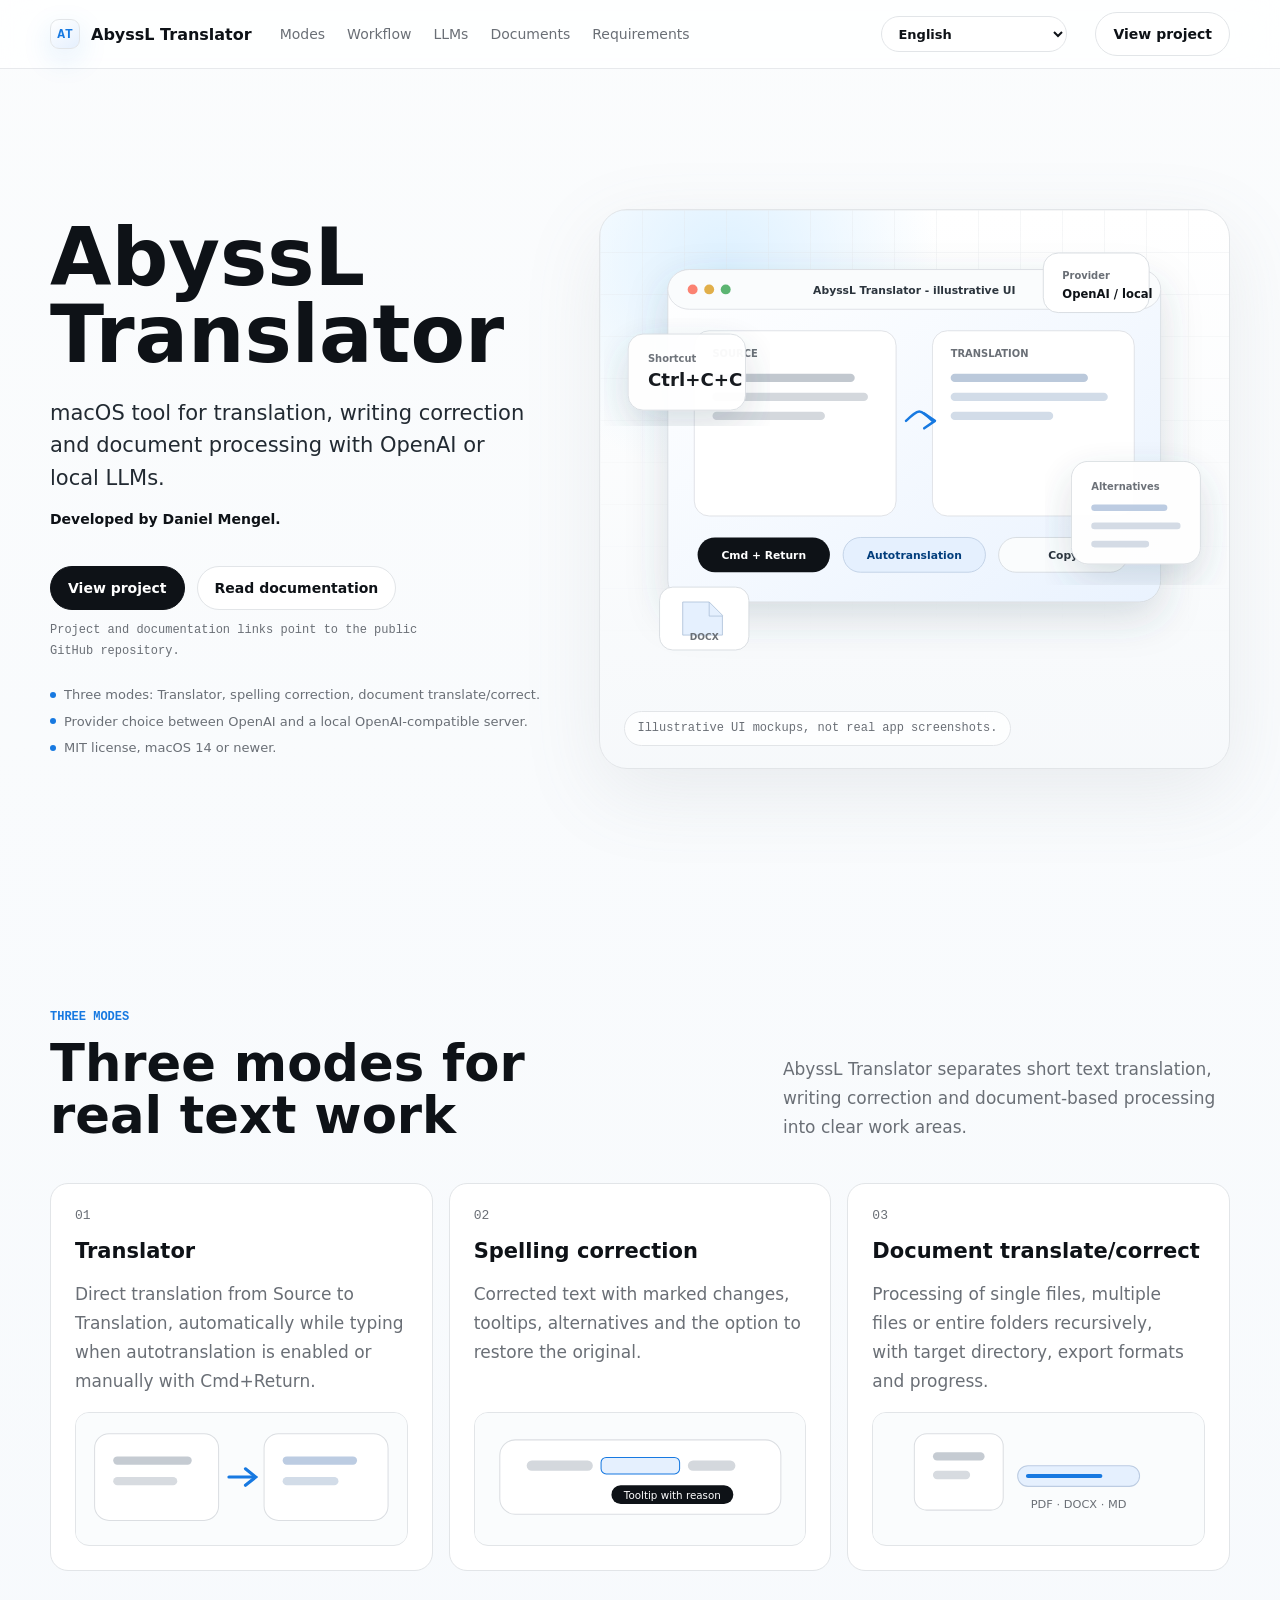
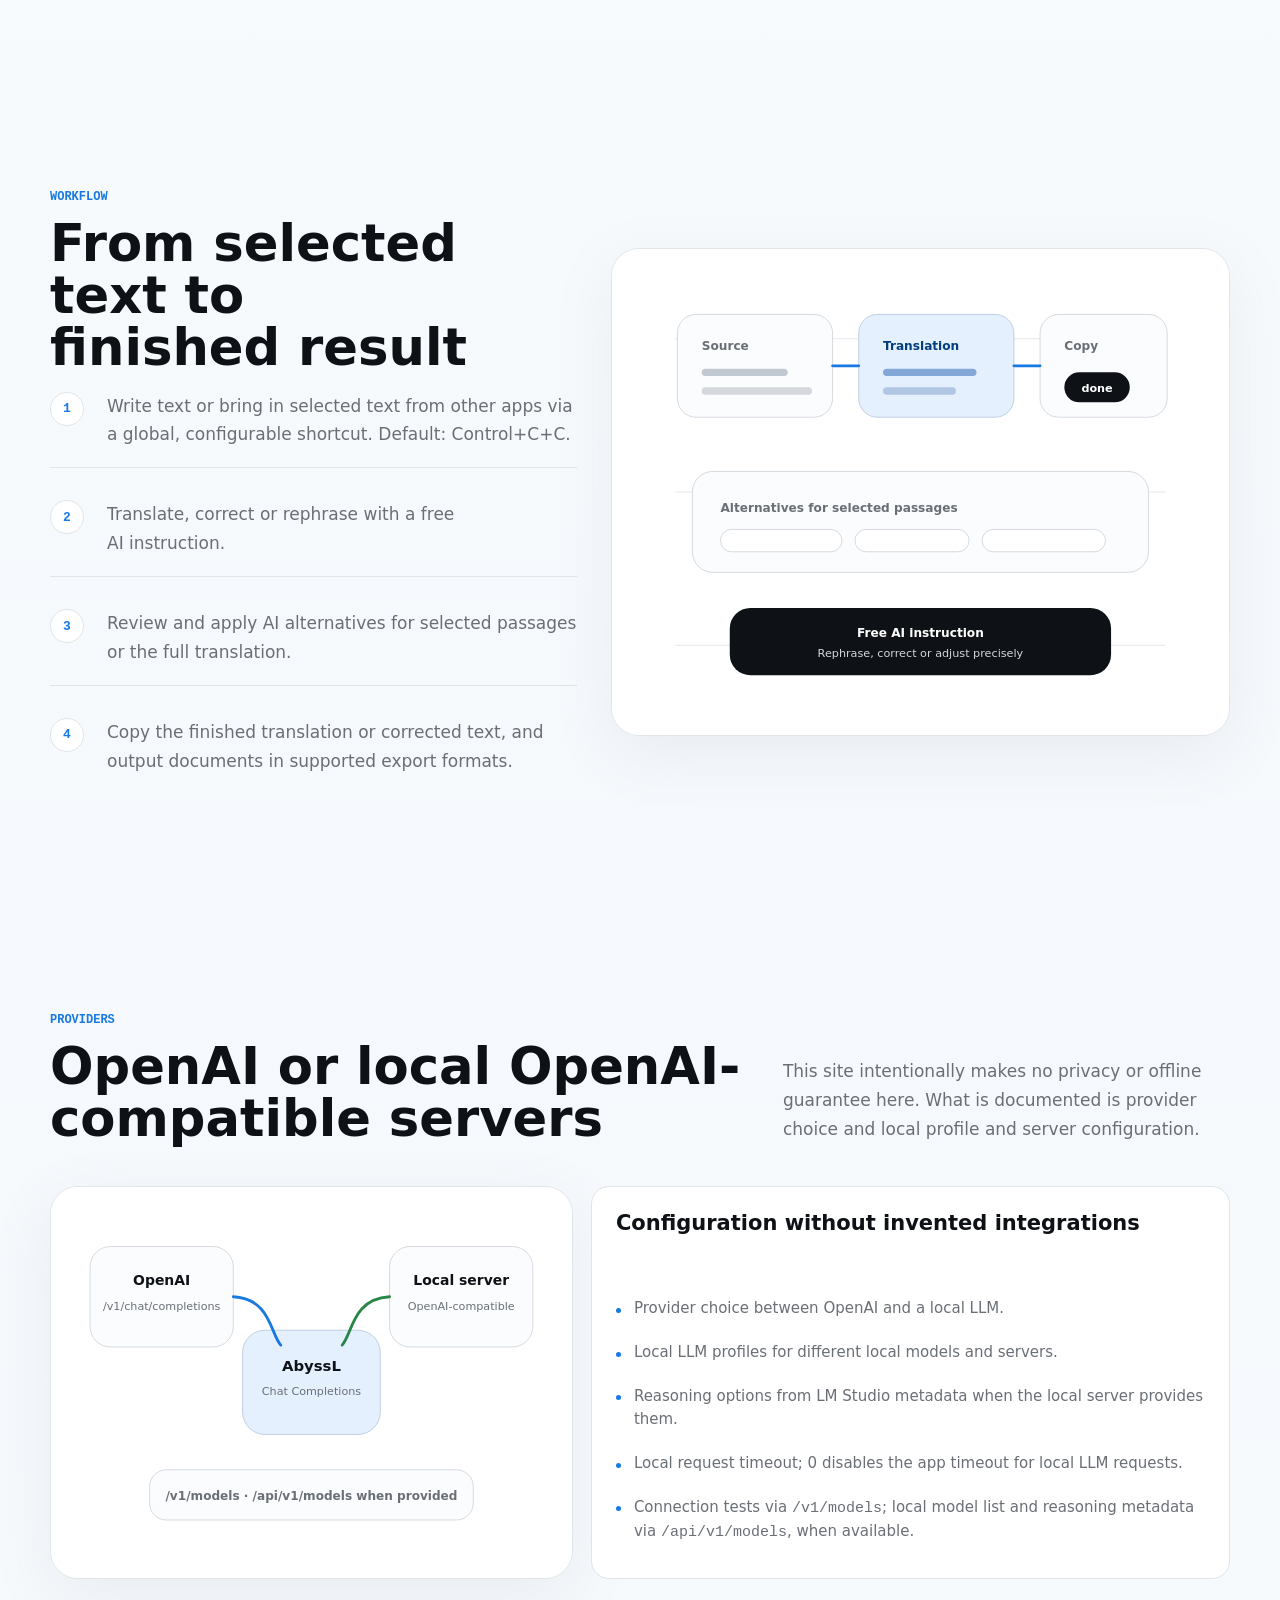
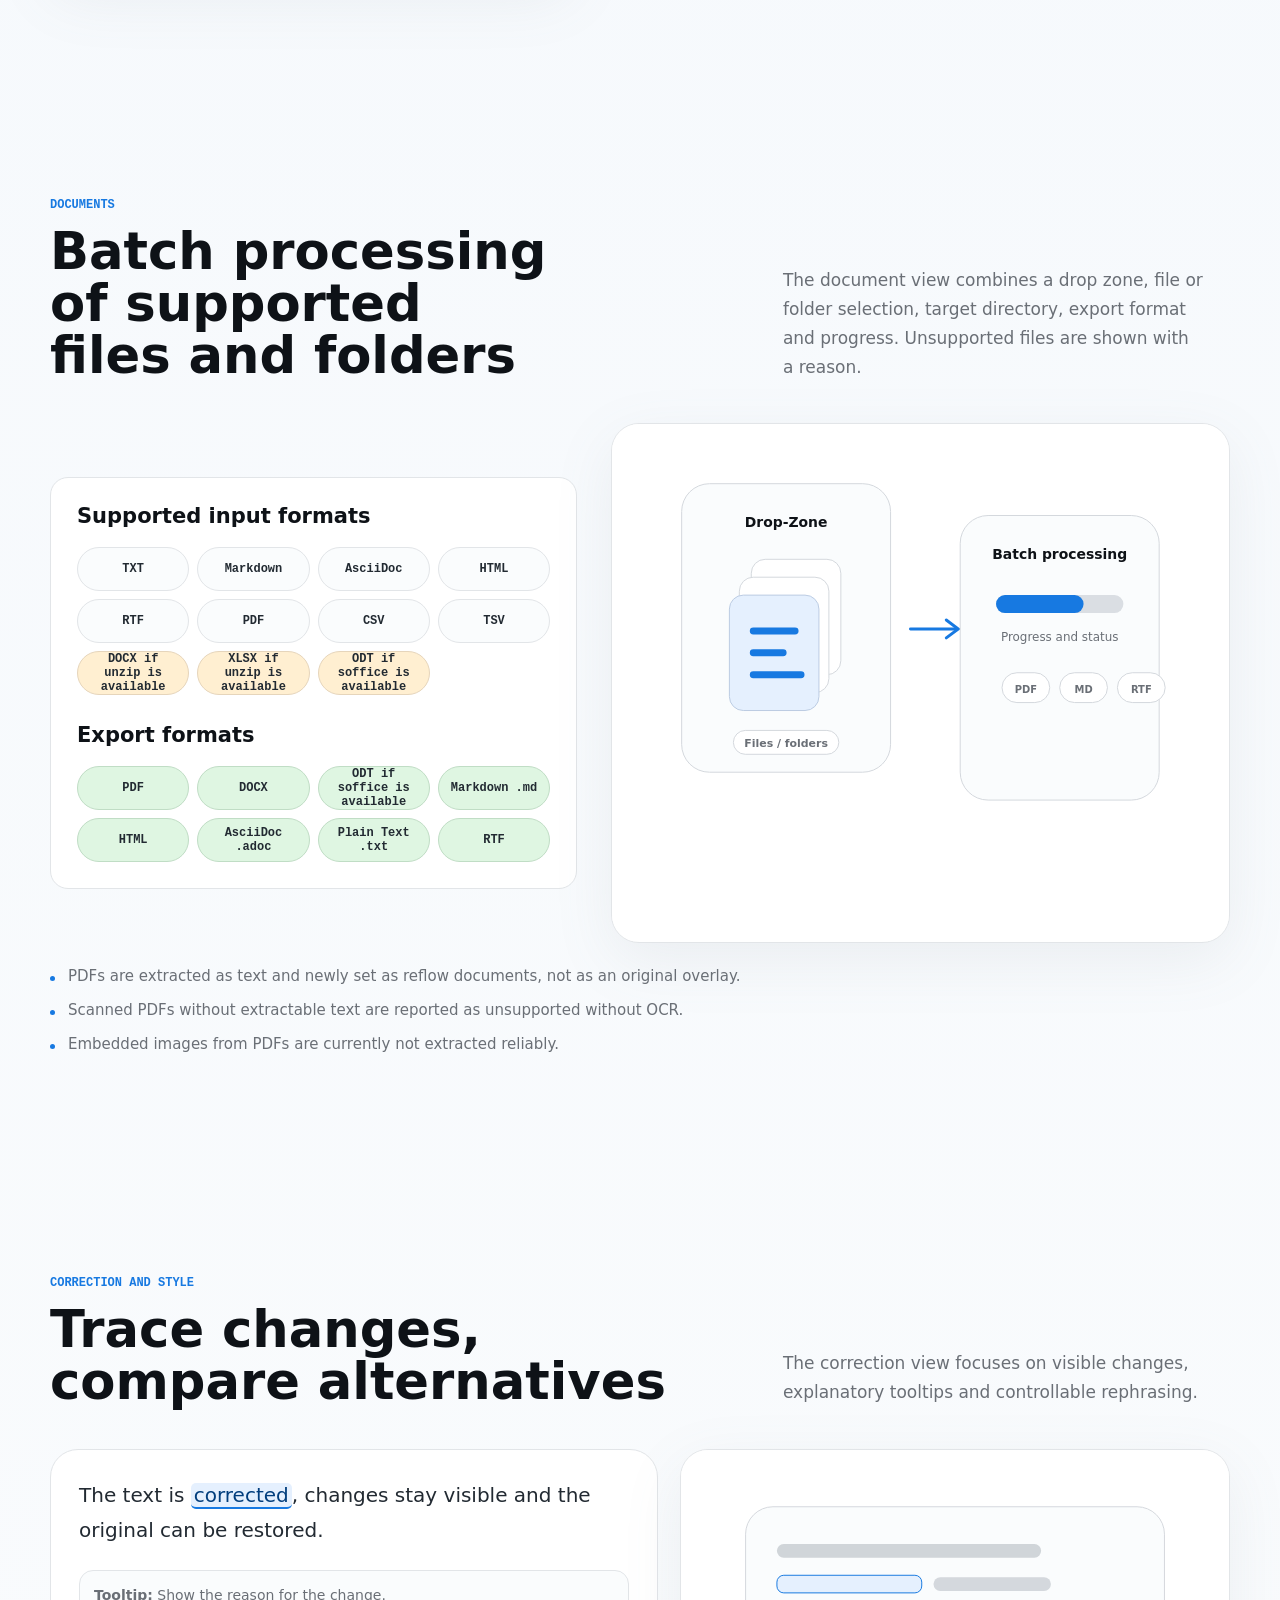
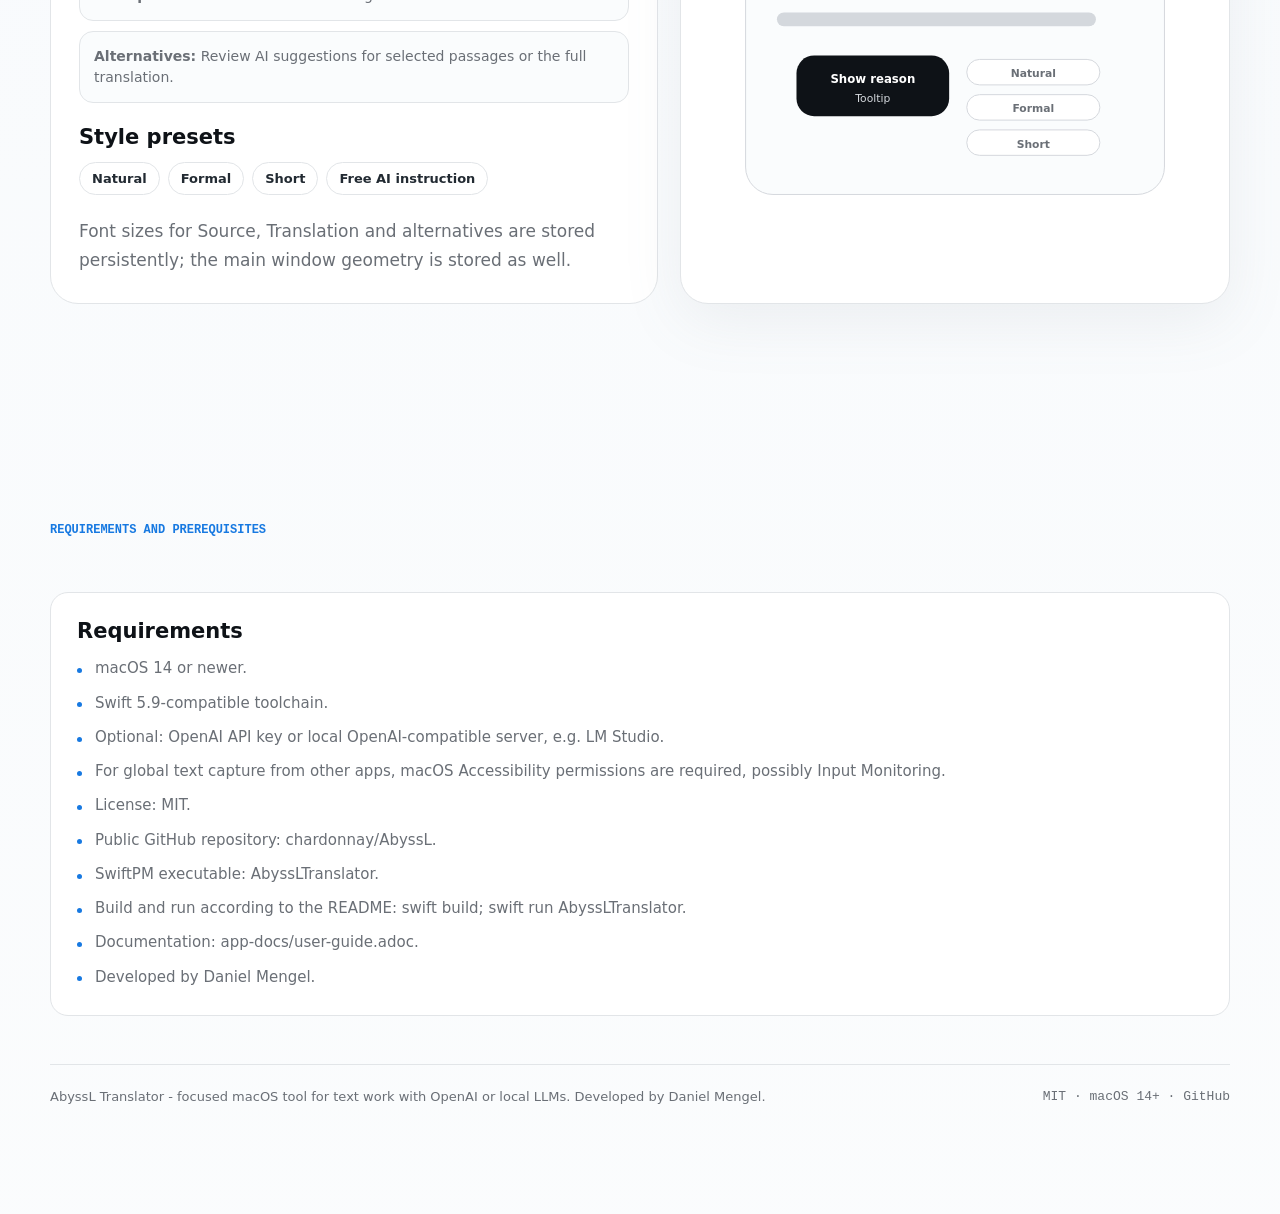
==== commit e6a43d5f: "Move documentation to app-docs" ====
--- a/pages/index.html
+++ b/pages/index.html
@@ -22,7 +22,7 @@
   }
   tryShim('localStorage');
   tryShim('sessionStorage');
-})();</script><meta charset="utf-8"><meta name="viewport" content="width=device-width, initial-scale=1"><title>AbyssL Translator - macOS-Werkzeug für Übersetzung und Textarbeit</title><meta name="description" content="AbyssL Translator ist eine macOS-Anwendung für Übersetzung, Schreibkorrektur und dokumentbasierte Verarbeitung mit OpenAI oder lokalen OpenAI-kompatiblen Servern."><style>:root{--bg:oklch(99% 0.002 240);--surface:oklch(100% 0 0);--fg:oklch(18% 0.012 250);--muted:oklch(54% 0.012 250);--border:oklch(92% 0.005 250);--accent:oklch(58% 0.18 255);--font-display:-apple-system,BlinkMacSystemFont,'SF Pro Display',system-ui,sans-serif;--font-body:-apple-system,BlinkMacSystemFont,'SF Pro Text',system-ui,sans-serif;--font-mono:"SFMono-Regular",ui-monospace,Menlo,Consolas,monospace;--ink-2:oklch(28% 0.018 250);--soft-blue:oklch(95% 0.022 255);--soft-green:oklch(95% 0.035 150);--green:oklch(55% 0.13 150);--soft-amber:oklch(96% 0.045 80);--amber:oklch(66% 0.12 72);--shadow:0 24px 80px oklch(58% 0.02 250 / 0.12);--radius-lg:28px;--radius-md:18px;--radius-sm:12px;--page:min(1180px,calc(100vw - 48px))}*{box-sizing:border-box}html{scroll-behavior:smooth}body{margin:0;background:linear-gradient(180deg,oklch(99% 0.002 240) 0%,oklch(98% 0.006 250) 42%,var(--bg) 100%);color:var(--fg);font-family:var(--font-body);-webkit-font-smoothing:antialiased;text-rendering:optimizeLegibility}a{color:inherit;text-decoration:none}.site-header{position:sticky;top:0;z-index:20;border-bottom:1px solid oklch(92% 0.005 250 / .82);background:oklch(100% 0 0 / .78);backdrop-filter:blur(18px)}.nav{width:var(--page);min-height:68px;margin:0 auto;display:flex;align-items:center;justify-content:space-between;gap:28px}.brand{display:inline-flex;align-items:center;gap:11px;font-weight:700;letter-spacing:0;white-space:nowrap}.brand-mark{inline-size:30px;block-size:30px;border:1px solid var(--border);border-radius:9px;display:grid;place-items:center;background:linear-gradient(145deg,var(--surface),var(--soft-blue));color:var(--accent);font-family:var(--font-mono);font-size:13px;box-shadow:0 10px 30px oklch(58% 0.18 255 / .13)}.nav-links{display:flex;align-items:center;gap:22px;color:var(--muted);font-size:14px}.nav-links a:hover{color:var(--fg)}.language-field{display:inline-flex;align-items:center;gap:8px;margin-inline-start:auto}.language-select{min-height:36px;border:1px solid var(--border);border-radius:999px;background:var(--surface);color:var(--fg);font:650 13px/1 var(--font-body);padding:0 34px 0 12px;appearance:auto}.language-select:focus-visible{outline:2px solid var(--accent);outline-offset:2px}.sr-only{position:absolute;inline-size:1px;block-size:1px;padding:0;margin:-1px;overflow:hidden;clip:rect(0,0,0,0);white-space:nowrap;border:0}.button{display:inline-flex;align-items:center;justify-content:center;min-height:44px;padding:0 17px;border-radius:999px;border:1px solid var(--border);background:var(--surface);color:var(--fg);font-size:14px;font-weight:650;line-height:1;white-space:nowrap;transition:transform 180ms ease,border-color 180ms ease,box-shadow 180ms ease}.button:hover{transform:translateY(-1px);border-color:oklch(82% 0.025 255);box-shadow:0 12px 34px oklch(58% 0.03 250 / .12)}.button.primary{background:var(--fg);border-color:var(--fg);color:#fff}.todo-note{font-family:var(--font-mono);color:var(--muted);font-size:12px;margin-top:10px}main{overflow:hidden}.section{width:var(--page);margin:0 auto;padding:110px 0}.hero{display:grid;grid-template-columns:.9fr 1.15fr;gap:56px;align-items:center;min-height:calc(100vh - 68px);padding:82px 0 74px}.hero-copy{max-width:560px}h1,h2,h3{font-family:var(--font-display);margin:0;letter-spacing:0;text-wrap:balance}h1{font-size:clamp(54px,6.2vw,92px);line-height:.96;font-weight:760}h2{font-size:clamp(34px,4vw,58px);line-height:1.02;font-weight:730}h3{font-size:21px;line-height:1.18;font-weight:720}p{margin:0;color:var(--muted);font-size:17px;line-height:1.7;text-wrap:pretty}.lead{margin-top:24px;font-size:21px;line-height:1.55;color:var(--ink-2);max-width:640px}.developer-line{margin-top:14px;color:var(--fg);font-size:14px;font-weight:650}.hero-actions{margin-top:34px;display:flex;flex-wrap:wrap;gap:12px}.trust-line{margin-top:24px;display:grid;gap:7px;color:var(--muted);font-size:13px;line-height:1.5}.trust-line span{display:inline-flex;align-items:center;gap:8px}.dot{inline-size:6px;block-size:6px;border-radius:99px;background:var(--accent)}.visual-shell{position:relative;border:1px solid var(--border);border-radius:var(--radius-lg);background:radial-gradient(circle at 20% 10%,oklch(95% 0.04 255),transparent 30%),linear-gradient(180deg,var(--surface),oklch(98% 0.004 245));box-shadow:var(--shadow);overflow:hidden;min-height:560px}.visual-shell::before{content:"";position:absolute;inset:0;background-image:linear-gradient(oklch(92% 0.005 250 / .62) 1px,transparent 1px),linear-gradient(90deg,oklch(92% 0.005 250 / .62) 1px,transparent 1px);background-size:42px 42px;mask-image:linear-gradient(180deg,#000 0%,transparent 78%);opacity:.55}.hero-svg,.section-svg{position:relative;display:block;inline-size:100%;block-size:auto}.visual-caption{position:absolute;inset-inline-start:24px;inset-block-end:22px;max-width:calc(100% - 48px);color:var(--muted);font-family:var(--font-mono);font-size:12px;line-height:1.45;background:oklch(100% 0 0 / .78);border:1px solid var(--border);border-radius:999px;padding:8px 12px;backdrop-filter:blur(12px)}.section-head{display:grid;grid-template-columns:minmax(0,.85fr) minmax(280px,.55fr);gap:42px;align-items:end;margin-bottom:42px}.eyebrow{display:block;margin-bottom:14px;color:var(--accent);font-family:var(--font-mono);font-size:12px;line-height:1;font-weight:700;letter-spacing:0;text-transform:uppercase}.mode-grid{display:grid;grid-template-columns:repeat(3,minmax(0,1fr));gap:16px}.mode-card,.info-card,.format-panel,.transparency-card{border:1px solid var(--border);border-radius:var(--radius-md);background:var(--surface)}.mode-card{padding:24px;min-height:300px;display:grid;grid-template-rows:auto auto 1fr;gap:16px}.mode-index{color:var(--muted);font-family:var(--font-mono);font-size:13px}.mini-visual{align-self:end;border:1px solid var(--border);border-radius:14px;background:oklch(99% 0.002 240);min-height:122px;overflow:hidden}.split{display:grid;grid-template-columns:minmax(0,.92fr) minmax(0,1.08fr);gap:34px;align-items:center}.workflow-list{display:grid;gap:14px}.workflow-step{display:grid;grid-template-columns:42px minmax(0,1fr);gap:15px;align-items:start;padding:18px 0;border-bottom:1px solid var(--border)}.workflow-step:last-child{border-bottom:0}.step-number{inline-size:34px;block-size:34px;display:grid;place-items:center;border-radius:50%;border:1px solid var(--border);color:var(--accent);font-family:var(--font-mono);font-size:13px;font-weight:700;background:var(--surface)}.diagram-frame{border:1px solid var(--border);border-radius:var(--radius-lg);background:var(--surface);box-shadow:0 18px 60px oklch(58% 0.02 250 / .1);overflow:hidden}.llm-grid{display:grid;grid-template-columns:minmax(0,.9fr) minmax(0,1.1fr);gap:18px;align-items:stretch}.info-card{padding:24px;display:grid;gap:13px}.info-card ul,.requirements-list,.format-notes{margin:0;padding:0;list-style:none;display:grid;gap:11px;color:var(--muted);font-size:15px;line-height:1.55}.info-card li,.requirements-list li,.format-notes li{position:relative;padding-inline-start:18px}.info-card li::before,.requirements-list li::before,.format-notes li::before{content:"";position:absolute;inset-inline-start:0;inset-block-start:.72em;inline-size:5px;block-size:5px;border-radius:99px;background:var(--accent)}.format-panel{padding:26px}.format-matrix{display:grid;grid-template-columns:repeat(4,minmax(0,1fr));gap:8px;margin-top:18px}.format-chip{min-height:44px;display:flex;align-items:center;justify-content:center;border:1px solid var(--border);border-radius:999px;background:oklch(99% 0.002 240);color:var(--ink-2);font-family:var(--font-mono);font-size:12px;font-weight:650;text-align:center;padding:0 10px}.format-chip.conditional{background:var(--soft-amber);border-color:oklch(88% 0.04 80)}.format-chip.export{background:var(--soft-green);border-color:oklch(87% 0.045 150)}.correction-layout{display:grid;grid-template-columns:minmax(0,1.05fr) minmax(0,.95fr);gap:22px;align-items:stretch}.correction-panel{border:1px solid var(--border);border-radius:var(--radius-lg);background:var(--surface);padding:28px;display:grid;gap:22px}.marked-copy{font-size:20px;line-height:1.75;color:var(--ink-2)}.mark-change{color:oklch(37% 0.12 255);background:var(--soft-blue);border-bottom:2px solid var(--accent);border-radius:5px;padding:0 3px}.tooltip-row{display:grid;gap:10px}.tooltip{border:1px solid var(--border);border-radius:14px;padding:14px;background:oklch(99% 0.002 240);color:var(--muted);font-size:14px;line-height:1.5}.style-row{display:flex;flex-wrap:wrap;gap:8px}.style-pill{border:1px solid var(--border);border-radius:999px;padding:8px 12px;color:var(--ink-2);background:var(--surface);font-size:13px;font-weight:650}.requirements{display:grid;grid-template-columns:minmax(0,1fr);gap:22px}.transparency-card{padding:26px}.transparency-card h3{margin-bottom:14px}.fineprint{margin-top:48px;padding-top:24px;border-top:1px solid var(--border);display:grid;grid-template-columns:1fr auto;gap:22px;align-items:center;color:var(--muted);font-size:13px}.validation{margin-top:42px;border:1px solid var(--border);border-radius:var(--radius-lg);background:var(--surface);padding:28px}.validation h3{margin-bottom:18px}.validation-grid{display:grid;grid-template-columns:repeat(2,minmax(0,1fr));gap:20px}.validation h4{margin:0 0 8px;font-size:14px;line-height:1.2}.validation p,.validation li{font-size:14px;line-height:1.58}.validation ul{margin:0;padding-inline-start:18px;color:var(--muted)}svg text{font-family:var(--font-body)}.mono{font-family:var(--font-mono);font-variant-numeric:tabular-nums}@media(max-width:980px){:root{--page:min(100vw - 32px,760px)}.nav-links{display:none}.hero,.section-head,.split,.llm-grid,.correction-layout,.requirements,.validation-grid{grid-template-columns:1fr}.hero{min-height:auto;padding-top:56px}.mode-grid{grid-template-columns:1fr}.section{padding:78px 0}.visual-shell{min-height:420px}}@media(max-width:620px){:root{--page:min(100vw - 24px,520px)}h1{font-size:clamp(46px,14vw,64px)}.lead{font-size:18px}.hero-actions,.fineprint{display:grid;grid-template-columns:1fr}.button{width:100%}.format-matrix{grid-template-columns:repeat(2,minmax(0,1fr))}.visual-caption{position:relative;inset:auto;margin:0 16px 16px;border-radius:14px}}@media(prefers-reduced-motion:reduce){*,*::before,*::after{scroll-behavior:auto!important;transition-duration:.001ms!important;animation-duration:.001ms!important}}</style></head><body><header class="site-header"><nav class="nav" aria-label="Hauptnavigation"><a class="brand" href="#top" aria-label="AbyssL Translator Start"><span class="brand-mark">AT</span><span>AbyssL Translator</span></a><div class="nav-links"><a href="#modi">Modi</a><a href="#workflow">Workflow</a><a href="#llms">LLMs</a><a href="#dokumente">Dokumente</a><a href="#transparenz">Anforderungen</a></div><div class="language-field"><label class="sr-only" for="languageSelect">Sprache</label><select class="language-select" id="languageSelect" aria-label="Sprache auswählen"><option value="en">English</option><option value="de">Deutsch</option><option value="fr">Français</option><option value="es">Español</option><option value="pt">Português</option><option value="it">Italiano</option><option value="nl">Nederlands</option><option value="hbs">Serbo-Kroatisch</option></select></div><a class="button" href="https://github.com/chardonnay/AbyssL" target="_blank" rel="noopener noreferrer">Projekt ansehen</a></nav></header><main id="top"><section class="section hero" data-od-id="hero"><div class="hero-copy"><h1>AbyssL Translator</h1><p class="lead">macOS-Werkzeug für Übersetzung, Schreibkorrektur und Dokumentverarbeitung mit OpenAI oder lokalen LLMs.</p><p class="developer-line">Entwickelt von Daniel Mengel.</p><div class="hero-actions" id="platzhalter"><a class="button primary" href="https://github.com/chardonnay/AbyssL" target="_blank" rel="noopener noreferrer" aria-label="GitHub-Projekt öffnen">Projekt ansehen</a><a class="button" href="https://github.com/chardonnay/AbyssL/blob/main/docs/user-guide.adoc" target="_blank" rel="noopener noreferrer" aria-label="User Guide auf GitHub öffnen">Dokumentation lesen</a></div><p class="todo-note">Projekt- und Dokumentationslinks führen auf das öffentliche GitHub-Repository.</p><div class="trust-line" aria-label="Kurzprofil"><span><i class="dot" aria-hidden="true"></i> Drei Modi: Übersetzer, Rechtschreibkorrektur, Dokument Übersetzen/Korrigieren.</span><span><i class="dot" aria-hidden="true"></i> Anbieterwahl zwischen OpenAI und lokalem OpenAI-kompatiblem Server.</span><span><i class="dot" aria-hidden="true"></i> MIT-Lizenz, macOS 14 oder neuer.</span></div></div><div class="visual-shell" aria-label="Illustrative macOS-App-Oberfläche, kein echter Screenshot"><svg class="hero-svg" viewBox="0 0 760 590" role="img" aria-labelledby="heroSvgTitle heroSvgDesc"><title id="heroSvgTitle">Illustratives App-Mockup für AbyssL Translator</title><desc id="heroSvgDesc">Eine helle macOS-artige Oberfläche zeigt Source und Translation, Alternativen und Dokumentelemente als Illustration.</desc><defs><linearGradient id="panelGlow" x1="0" x2="1" y1="0" y2="1"><stop offset="0" stop-color="oklch(100% 0 0)"/><stop offset="1" stop-color="oklch(96% 0.018 255)"/></linearGradient><filter id="softShadow" x="-20%" y="-20%" width="140%" height="140%"><feDropShadow dx="0" dy="18" stdDeviation="24" flood-color="oklch(42% 0.04 250)" flood-opacity="0.18"/></filter></defs><rect x="82" y="72" width="596" height="402" rx="26" fill="url(#panelGlow)" stroke="oklch(88% 0.008 250)" filter="url(#softShadow)"/><rect x="82" y="72" width="596" height="48" rx="26" fill="oklch(99% 0.002 240)" stroke="oklch(90% 0.006 250)"/><circle cx="112" cy="96" r="6" fill="oklch(74% 0.15 29)"/><circle cx="132" cy="96" r="6" fill="oklch(78% 0.13 82)"/><circle cx="152" cy="96" r="6" fill="oklch(70% 0.13 150)"/><text x="380" y="101" text-anchor="middle" font-size="13" font-weight="700" fill="oklch(32% 0.02 250)">AbyssL Translator - illustrative UI</text><rect x="114" y="146" width="244" height="224" rx="18" fill="oklch(100% 0 0)" stroke="oklch(90% 0.006 250)"/><rect x="402" y="146" width="244" height="224" rx="18" fill="oklch(100% 0 0)" stroke="oklch(90% 0.006 250)"/><text x="136" y="178" font-size="12" font-weight="700" fill="oklch(54% 0.012 250)">SOURCE</text><text x="424" y="178" font-size="12" font-weight="700" fill="oklch(54% 0.012 250)">TRANSLATION</text><rect x="136" y="198" width="172" height="10" rx="5" fill="oklch(83% 0.012 250)"/><rect x="136" y="221" width="188" height="10" rx="5" fill="oklch(88% 0.008 250)"/><rect x="136" y="244" width="136" height="10" rx="5" fill="oklch(88% 0.008 250)"/><rect x="424" y="198" width="166" height="10" rx="5" fill="oklch(83% 0.03 255)"/><rect x="424" y="221" width="190" height="10" rx="5" fill="oklch(89% 0.02 255)"/><rect x="424" y="244" width="124" height="10" rx="5" fill="oklch(89% 0.02 255)"/><path d="M370 255 C386 240 386 240 402 255" fill="none" stroke="oklch(58% 0.18 255)" stroke-width="3" stroke-linecap="round"/><path d="M392 246 L405 255 L392 264" fill="none" stroke="oklch(58% 0.18 255)" stroke-width="3" stroke-linecap="round" stroke-linejoin="round"/><rect x="118" y="396" width="160" height="42" rx="21" fill="oklch(18% 0.012 250)"/><text x="198" y="422" text-anchor="middle" font-size="13" font-weight="700" fill="white">Cmd + Return</text><rect x="294" y="396" width="172" height="42" rx="21" fill="oklch(95% 0.022 255)" stroke="oklch(84% 0.035 255)"/><text x="380" y="422" text-anchor="middle" font-size="13" font-weight="700" fill="oklch(37% 0.12 255)">Autotranslation</text><rect x="482" y="396" width="156" height="42" rx="21" fill="oklch(99% 0.002 240)" stroke="oklch(88% 0.008 250)"/><text x="560" y="422" text-anchor="middle" font-size="13" font-weight="700" fill="oklch(32% 0.02 250)">Copy</text><g opacity=".96"><rect x="34" y="150" width="142" height="92" rx="18" fill="oklch(100% 0 0)" stroke="oklch(88% 0.008 250)" filter="url(#softShadow)"/><text x="58" y="184" font-size="12" font-weight="700" fill="oklch(54% 0.012 250)">Shortcut</text><text x="58" y="213" font-size="22" font-weight="760" fill="oklch(18% 0.012 250)">Ctrl+C+C</text></g><g opacity=".98"><rect x="570" y="304" width="156" height="124" rx="20" fill="oklch(100% 0 0)" stroke="oklch(88% 0.008 250)" filter="url(#softShadow)"/><text x="594" y="338" font-size="12" font-weight="700" fill="oklch(54% 0.012 250)">Alternativen</text><rect x="594" y="356" width="92" height="8" rx="4" fill="oklch(84% 0.035 255)"/><rect x="594" y="378" width="108" height="8" rx="4" fill="oklch(89% 0.016 255)"/><rect x="594" y="400" width="70" height="8" rx="4" fill="oklch(89% 0.016 255)"/></g><g transform="translate(72 456)"><rect x="0" y="0" width="108" height="76" rx="16" fill="oklch(100% 0 0)" stroke="oklch(88% 0.008 250)"/><path d="M28 18 h32 l16 16 v24 h-48 z" fill="oklch(95% 0.022 255)" stroke="oklch(80% 0.04 255)"/><path d="M60 18 v17 h16" fill="none" stroke="oklch(80% 0.04 255)"/><text x="54" y="64" text-anchor="middle" font-size="11" font-weight="700" fill="oklch(54% 0.012 250)">DOCX</text></g><g transform="translate(536 52)"><rect x="0" y="0" width="128" height="72" rx="18" fill="oklch(100% 0 0)" stroke="oklch(88% 0.008 250)"/><text x="23" y="31" font-size="12" font-weight="700" fill="oklch(54% 0.012 250)">Provider</text><text x="23" y="54" font-size="14" font-weight="760" fill="oklch(18% 0.012 250)">OpenAI / lokal</text></g></svg><div class="visual-caption">Illustrative UI-Mockups, keine echten App-Screenshots.</div></div></section><section class="section" id="modi" data-od-id="modes"><div class="section-head"><div><span class="eyebrow">Drei Modi</span><h2>Drei Modi für echte Textarbeit</h2></div><p>AbyssL Translator trennt kurze Textübersetzung, Schreibkorrektur und dokumentbasierte Verarbeitung in klare Arbeitsbereiche.</p></div><div class="mode-grid"><article class="mode-card"><span class="mode-index">01</span><h3>Übersetzer</h3><p>Direkte Übersetzung von Source zu Translation, automatisch beim Tippen wenn Autotranslation aktiviert ist oder manuell mit Cmd+Return.</p><div class="mini-visual" aria-hidden="true"><svg viewBox="0 0 320 124"><rect width="320" height="124" fill="oklch(99% 0.002 240)"/><rect x="18" y="20" width="120" height="84" rx="14" fill="white" stroke="oklch(90% 0.006 250)"/><rect x="182" y="20" width="120" height="84" rx="14" fill="white" stroke="oklch(90% 0.006 250)"/><path d="M148 62 H172" stroke="oklch(58% 0.18 255)" stroke-width="3" stroke-linecap="round"/><path d="M164 54 L174 62 L164 70" fill="none" stroke="oklch(58% 0.18 255)" stroke-width="3" stroke-linecap="round"/><rect x="36" y="42" width="76" height="8" rx="4" fill="oklch(84% 0.012 250)"/><rect x="36" y="62" width="62" height="8" rx="4" fill="oklch(89% 0.008 250)"/><rect x="200" y="42" width="72" height="8" rx="4" fill="oklch(84% 0.035 255)"/><rect x="200" y="62" width="54" height="8" rx="4" fill="oklch(89% 0.02 255)"/></svg></div></article><article class="mode-card"><span class="mode-index">02</span><h3>Rechtschreibkorrektur</h3><p>Korrigierter Text mit markierten Änderungen, Tooltips, Alternativen und der Möglichkeit, das Original wiederherzustellen.</p><div class="mini-visual" aria-hidden="true"><svg viewBox="0 0 320 124"><rect width="320" height="124" fill="oklch(99% 0.002 240)"/><rect x="24" y="26" width="272" height="72" rx="15" fill="white" stroke="oklch(90% 0.006 250)"/><rect x="50" y="46" width="64" height="10" rx="5" fill="oklch(88% 0.008 250)"/><rect x="122" y="43" width="76" height="16" rx="5" fill="oklch(95% 0.022 255)" stroke="oklch(58% 0.18 255)"/><rect x="206" y="46" width="46" height="10" rx="5" fill="oklch(88% 0.008 250)"/><rect x="132" y="70" width="118" height="18" rx="9" fill="oklch(18% 0.012 250)"/><text x="191" y="83" text-anchor="middle" font-size="10" fill="white">Tooltip mit Grund</text></svg></div></article><article class="mode-card"><span class="mode-index">03</span><h3>Dokument Übersetzen/Korrigieren</h3><p>Verarbeitung einzelner Dateien, mehrerer Dateien oder ganzer Ordner rekursiv, mit Zielverzeichnis, Exportformaten und Fortschritt.</p><div class="mini-visual" aria-hidden="true"><svg viewBox="0 0 320 124"><rect width="320" height="124" fill="oklch(99% 0.002 240)"/><rect x="40" y="20" width="86" height="74" rx="12" fill="white" stroke="oklch(90% 0.006 250)"/><rect x="58" y="38" width="50" height="8" rx="4" fill="oklch(84% 0.012 250)"/><rect x="58" y="56" width="36" height="8" rx="4" fill="oklch(89% 0.008 250)"/><rect x="140" y="51" width="118" height="20" rx="10" fill="oklch(95% 0.022 255)" stroke="oklch(84% 0.035 255)"/><rect x="148" y="59" width="74" height="4" rx="2" fill="oklch(58% 0.18 255)"/><text x="199" y="92" text-anchor="middle" font-size="11" fill="oklch(54% 0.012 250)">PDF · DOCX · MD</text></svg></div></article></div></section><section class="section split" id="workflow" data-od-id="workflow"><div><span class="eyebrow">Workflow</span><h2>Von markiertem Text bis fertigem Ergebnis</h2><div class="workflow-list" aria-label="Workflow-Schritte"><div class="workflow-step"><span class="step-number">1</span><p>Text schreiben oder markierten Text aus anderen Apps per globalem, konfigurierbarem Shortcut übernehmen. Standard: Control+C+C.</p></div><div class="workflow-step"><span class="step-number">2</span><p>Übersetzen, korrigieren oder mit freier KI-Anweisung umformulieren.</p></div><div class="workflow-step"><span class="step-number">3</span><p>KI-Alternativen für markierte Textstellen oder die ganze Übersetzung prüfen und übernehmen.</p></div><div class="workflow-step"><span class="step-number">4</span><p>Fertige Übersetzung oder korrigierten Text kopieren, Dokumente in unterstützte Exportformate ausgeben.</p></div></div></div><div class="diagram-frame"><svg class="section-svg" viewBox="0 0 660 520" role="img" aria-labelledby="workflowTitle"><title id="workflowTitle">Workflow-Grafik von Source zu Translation und Alternativen</title><rect width="660" height="520" fill="oklch(100% 0 0)"/><path d="M68 96 H592" stroke="oklch(92% 0.005 250)" stroke-width="1"/><path d="M68 260 H592" stroke="oklch(92% 0.005 250)" stroke-width="1"/><path d="M68 424 H592" stroke="oklch(92% 0.005 250)" stroke-width="1"/><g><rect x="70" y="70" width="166" height="110" rx="20" fill="oklch(99% 0.002 240)" stroke="oklch(88% 0.008 250)"/><text x="96" y="108" font-size="13" font-weight="700" fill="oklch(54% 0.012 250)">Source</text><rect x="96" y="128" width="92" height="8" rx="4" fill="oklch(83% 0.012 250)"/><rect x="96" y="148" width="118" height="8" rx="4" fill="oklch(88% 0.008 250)"/></g><g><rect x="264" y="70" width="166" height="110" rx="20" fill="oklch(95% 0.022 255)" stroke="oklch(84% 0.035 255)"/><text x="290" y="108" font-size="13" font-weight="700" fill="oklch(37% 0.12 255)">Translation</text><rect x="290" y="128" width="100" height="8" rx="4" fill="oklch(72% 0.08 255)"/><rect x="290" y="148" width="78" height="8" rx="4" fill="oklch(82% 0.045 255)"/></g><g><rect x="458" y="70" width="136" height="110" rx="20" fill="oklch(99% 0.002 240)" stroke="oklch(88% 0.008 250)"/><text x="484" y="108" font-size="13" font-weight="700" fill="oklch(54% 0.012 250)">Copy</text><rect x="484" y="132" width="70" height="32" rx="16" fill="oklch(18% 0.012 250)"/><text x="519" y="153" text-anchor="middle" font-size="12" font-weight="700" fill="white">fertig</text></g><path d="M236 125 H264" stroke="oklch(58% 0.18 255)" stroke-width="3" stroke-linecap="round"/><path d="M430 125 H458" stroke="oklch(58% 0.18 255)" stroke-width="3" stroke-linecap="round"/><g transform="translate(86 238)"><rect width="488" height="108" rx="22" fill="oklch(99% 0.002 240)" stroke="oklch(88% 0.008 250)"/><text x="30" y="43" font-size="13" font-weight="700" fill="oklch(54% 0.012 250)">Alternativen für markierte Textstellen</text><rect x="30" y="62" width="130" height="24" rx="12" fill="white" stroke="oklch(88% 0.008 250)"/><rect x="174" y="62" width="122" height="24" rx="12" fill="white" stroke="oklch(88% 0.008 250)"/><rect x="310" y="62" width="132" height="24" rx="12" fill="white" stroke="oklch(88% 0.008 250)"/></g><g transform="translate(126 384)"><rect width="408" height="72" rx="22" fill="oklch(18% 0.012 250)"/><text x="204" y="31" text-anchor="middle" font-size="13" font-weight="700" fill="white">Freie KI-Anweisung</text><text x="204" y="53" text-anchor="middle" font-size="12" fill="oklch(88% 0.008 250)">Umformulieren, korrigieren oder gezielt anpassen</text></g></svg></div></section><section class="section" id="llms" data-od-id="llm"><div class="section-head"><div><span class="eyebrow">Anbieter</span><h2>OpenAI oder lokale OpenAI-kompatible Server</h2></div><p>Die Website formuliert hier bewusst keine Datenschutz- oder Offline-Garantie. Belegt ist die Anbieterwahl und die lokale Profil- und Serverkonfiguration.</p></div><div class="llm-grid"><div class="diagram-frame"><svg class="section-svg" viewBox="0 0 560 420" role="img" aria-labelledby="llmTitle"><title id="llmTitle">Grafik mit getrennten Wegen zu OpenAI und lokalem Server</title><rect width="560" height="420" fill="oklch(100% 0 0)"/><rect x="206" y="154" width="148" height="112" rx="24" fill="oklch(95% 0.022 255)" stroke="oklch(84% 0.035 255)"/><text x="280" y="198" text-anchor="middle" font-size="16" font-weight="760" fill="oklch(18% 0.012 250)">AbyssL</text><text x="280" y="224" text-anchor="middle" font-size="12" fill="oklch(54% 0.012 250)">Chat Completions</text><rect x="42" y="64" width="154" height="108" rx="22" fill="oklch(99% 0.002 240)" stroke="oklch(88% 0.008 250)"/><text x="119" y="105" text-anchor="middle" font-size="15" font-weight="760" fill="oklch(18% 0.012 250)">OpenAI</text><text x="119" y="132" text-anchor="middle" font-size="12" fill="oklch(54% 0.012 250)">/v1/chat/completions</text><rect x="364" y="64" width="154" height="108" rx="22" fill="oklch(99% 0.002 240)" stroke="oklch(88% 0.008 250)"/><text x="441" y="105" text-anchor="middle" font-size="15" font-weight="760" fill="oklch(18% 0.012 250)">Lokaler Server</text><text x="441" y="132" text-anchor="middle" font-size="12" fill="oklch(54% 0.012 250)">OpenAI-kompatibel</text><path d="M196 118 C236 120 236 158 247 170" fill="none" stroke="oklch(58% 0.18 255)" stroke-width="3" stroke-linecap="round"/><path d="M364 118 C324 120 324 158 313 170" fill="none" stroke="oklch(55% 0.13 150)" stroke-width="3" stroke-linecap="round"/><rect x="106" y="304" width="348" height="54" rx="18" fill="oklch(99% 0.002 240)" stroke="oklch(88% 0.008 250)"/><text x="280" y="337" text-anchor="middle" font-size="13" font-weight="700" fill="oklch(54% 0.012 250)">/v1/models · /api/v1/models wenn bereitgestellt</text></svg></div><div class="info-card"><h3>Konfiguration ohne erfundene Integrationen</h3><ul><li>Anbieterwahl zwischen OpenAI und lokaler LLM.</li><li>Lokale LLM-Profile für unterschiedliche lokale Modelle und Server.</li><li>Reasoning-Optionen aus LM-Studio-Metadaten, wenn der lokale Server diese bereitstellt.</li><li>Lokaler Request-Timeout; 0 deaktiviert den App-Timeout für lokale LLM-Anfragen.</li><li>Verbindungstests über <span class="mono">/v1/models</span>; lokale Modellliste und Reasoning-Metadaten über <span class="mono">/api/v1/models</span>, wenn verfügbar.</li></ul></div></div></section><section class="section" id="dokumente" data-od-id="documents"><div class="section-head"><div><span class="eyebrow">Dokumente</span><h2>Batch-Verarbeitung unterstützter Dateien und Ordner</h2></div><p>Die Dokumentansicht kombiniert Drop-Zone, Datei- oder Ordnerauswahl, Zielverzeichnis, Exportformat und Fortschritt. Unsupported-Dateien werden mit Grund angezeigt.</p></div><div class="split"><div class="format-panel"><h3>Unterstützte Eingabeformate</h3><div class="format-matrix" aria-label="Eingabeformate"><span class="format-chip">TXT</span><span class="format-chip">Markdown</span><span class="format-chip">AsciiDoc</span><span class="format-chip">HTML</span><span class="format-chip">RTF</span><span class="format-chip">PDF</span><span class="format-chip">CSV</span><span class="format-chip">TSV</span><span class="format-chip conditional">DOCX wenn unzip</span><span class="format-chip conditional">XLSX wenn unzip</span><span class="format-chip conditional">ODT wenn soffice</span></div><h3 style="margin-top:28px">Exportformate</h3><div class="format-matrix" aria-label="Exportformate"><span class="format-chip export">PDF</span><span class="format-chip export">DOCX</span><span class="format-chip export">ODT wenn soffice</span><span class="format-chip export">Markdown .md</span><span class="format-chip export">HTML</span><span class="format-chip export">AsciiDoc .adoc</span><span class="format-chip export">Plain Text .txt</span><span class="format-chip export">RTF</span></div></div><div class="diagram-frame"><svg class="section-svg" viewBox="0 0 620 520" role="img" aria-labelledby="docTitle"><title id="docTitle">Dokument-Batch-Grafik mit Datei-Stack und Fortschritt</title><rect width="620" height="520" fill="oklch(100% 0 0)"/><rect x="70" y="60" width="210" height="290" rx="28" fill="oklch(99% 0.002 240)" stroke="oklch(88% 0.008 250)"/><text x="175" y="104" text-anchor="middle" font-size="14" font-weight="760" fill="oklch(18% 0.012 250)">Drop-Zone</text><g transform="translate(118 136)"><rect x="22" y="0" width="90" height="116" rx="14" fill="white" stroke="oklch(88% 0.008 250)"/><rect x="10" y="18" width="90" height="116" rx="14" fill="white" stroke="oklch(88% 0.008 250)"/><rect x="0" y="36" width="90" height="116" rx="14" fill="oklch(95% 0.022 255)" stroke="oklch(84% 0.035 255)"/><path d="M24 72 h42 M24 94 h30 M24 116 h48" stroke="oklch(58% 0.18 255)" stroke-width="7" stroke-linecap="round"/></g><rect x="122" y="308" width="106" height="24" rx="12" fill="white" stroke="oklch(88% 0.008 250)"/><text x="175" y="325" text-anchor="middle" font-size="11" font-weight="700" fill="oklch(54% 0.012 250)">Dateien / Ordner</text><path d="M300 206 H346" stroke="oklch(58% 0.18 255)" stroke-width="3" stroke-linecap="round"/><path d="M336 197 L348 206 L336 215" fill="none" stroke="oklch(58% 0.18 255)" stroke-width="3" stroke-linecap="round"/><rect x="350" y="92" width="200" height="286" rx="28" fill="oklch(99% 0.002 240)" stroke="oklch(88% 0.008 250)"/><text x="450" y="136" text-anchor="middle" font-size="14" font-weight="760" fill="oklch(18% 0.012 250)">Batch-Verarbeitung</text><rect x="386" y="172" width="128" height="18" rx="9" fill="oklch(90% 0.008 250)"/><rect x="386" y="172" width="88" height="18" rx="9" fill="oklch(58% 0.18 255)"/><text x="450" y="218" text-anchor="middle" font-size="12" fill="oklch(54% 0.012 250)">Fortschritt und Status</text><g transform="translate(392 250)"><rect width="48" height="30" rx="15" fill="white" stroke="oklch(88% 0.008 250)"/><rect x="58" width="48" height="30" rx="15" fill="white" stroke="oklch(88% 0.008 250)"/><rect x="116" width="48" height="30" rx="15" fill="white" stroke="oklch(88% 0.008 250)"/><text x="24" y="20" text-anchor="middle" font-size="10" font-weight="700" fill="oklch(54% 0.012 250)">PDF</text><text x="82" y="20" text-anchor="middle" font-size="10" font-weight="700" fill="oklch(54% 0.012 250)">MD</text><text x="140" y="20" text-anchor="middle" font-size="10" font-weight="700" fill="oklch(54% 0.012 250)">RTF</text></g></svg></div></div><ul class="format-notes" style="margin-top:22px"><li>PDFs werden textbasiert extrahiert und als Reflow-Dokument neu gesetzt, nicht als Original-Overlay.</li><li>Gescannte PDFs ohne extrahierbaren Text werden ohne OCR als nicht unterstützt gemeldet.</li><li>Eingebettete Bilder aus PDFs werden aktuell nicht zuverlässig extrahiert.</li></ul></section><section class="section" id="korrektur" data-od-id="correction"><div class="section-head"><div><span class="eyebrow">Korrektur und Stil</span><h2>Änderungen nachvollziehen, Alternativen vergleichen</h2></div><p>Die Korrekturansicht legt den Fokus auf sichtbare Änderungen, erklärende Tooltips und kontrollierbare Umformulierungen.</p></div><div class="correction-layout"><div class="correction-panel"><p class="marked-copy">Der Text wird <span class="mark-change">korrigiert</span>, Änderungen bleiben sichtbar und das Original kann wiederhergestellt werden.</p><div class="tooltip-row"><div class="tooltip"><strong>Tooltip:</strong> Grund für die Änderung anzeigen.</div><div class="tooltip"><strong>Alternativen:</strong> KI-Vorschläge für markierte Textstellen oder die ganze Übersetzung prüfen.</div></div><div><h3>Stilvorgaben</h3><div class="style-row" style="margin-top:12px"><span class="style-pill">Natürlich</span><span class="style-pill">Formell</span><span class="style-pill">Kurz</span><span class="style-pill">Freie KI-Anweisung</span></div></div><p>Schriftgrößen für Source, Translation und Alternativen werden persistent gespeichert; die Hauptfenster-Geometrie ebenfalls.</p></div><div class="diagram-frame"><svg class="section-svg" viewBox="0 0 560 420" role="img" aria-labelledby="styleTitle"><title id="styleTitle">Illustration für Schreibkorrektur und Stilvorgaben</title><rect width="560" height="420" fill="oklch(100% 0 0)"/><rect x="66" y="58" width="428" height="294" rx="28" fill="oklch(99% 0.002 240)" stroke="oklch(88% 0.008 250)"/><rect x="98" y="96" width="270" height="14" rx="7" fill="oklch(87% 0.008 250)"/><rect x="98" y="128" width="148" height="18" rx="7" fill="oklch(95% 0.022 255)" stroke="oklch(58% 0.18 255)"/><rect x="258" y="130" width="120" height="14" rx="7" fill="oklch(88% 0.008 250)"/><rect x="98" y="166" width="326" height="14" rx="7" fill="oklch(88% 0.008 250)"/><rect x="118" y="210" width="156" height="62" rx="18" fill="oklch(18% 0.012 250)"/><text x="196" y="238" text-anchor="middle" font-size="12" font-weight="700" fill="white">Grund anzeigen</text><text x="196" y="258" text-anchor="middle" font-size="11" fill="oklch(88% 0.008 250)">Tooltip</text><rect x="292" y="214" width="136" height="26" rx="13" fill="white" stroke="oklch(88% 0.008 250)"/><text x="360" y="232" text-anchor="middle" font-size="11" font-weight="700" fill="oklch(54% 0.012 250)">Natürlich</text><rect x="292" y="250" width="136" height="26" rx="13" fill="white" stroke="oklch(88% 0.008 250)"/><text x="360" y="268" text-anchor="middle" font-size="11" font-weight="700" fill="oklch(54% 0.012 250)">Formell</text><rect x="292" y="286" width="136" height="26" rx="13" fill="white" stroke="oklch(88% 0.008 250)"/><text x="360" y="304" text-anchor="middle" font-size="11" font-weight="700" fill="oklch(54% 0.012 250)">Kurz</text></svg></div></div></section><section class="section" id="transparenz" data-od-id="transparency"><div class="section-head"><div><span class="eyebrow">Anforderungen und Voraussetzungen</span></div></div><div class="requirements"><div class="transparency-card"><h3>Anforderungen</h3><ul class="requirements-list"><li>macOS 14 oder neuer.</li><li>Swift-5.9-kompatible Toolchain.</li><li>Optional: OpenAI API-Key oder lokaler OpenAI-kompatibler Server, z. B. LM Studio.</li><li>Für globale Textübernahme aus anderen Apps werden macOS-Berechtigungen für Bedienungshilfen benötigt, ggf. Input Monitoring.</li><li>Lizenz: MIT.</li><li>Öffentliches GitHub-Repository: chardonnay/AbyssL.</li><li>SwiftPM-Executable: AbyssLTranslator.</li><li>Build und Start laut README: swift build; swift run AbyssLTranslator.</li><li>Dokumentation: docs/user-guide.adoc.</li><li>Entwickelt von Daniel Mengel.</li></ul></div></div><div class="fineprint"><span>AbyssL Translator - fokussiertes macOS-Werkzeug für Textarbeit mit OpenAI oder lokalen LLMs. Entwickelt von Daniel Mengel.</span><span class="mono">MIT · macOS 14+ · GitHub</span></div></section></main><script>
+})();</script><meta charset="utf-8"><meta name="viewport" content="width=device-width, initial-scale=1"><title>AbyssL Translator - macOS-Werkzeug für Übersetzung und Textarbeit</title><meta name="description" content="AbyssL Translator ist eine macOS-Anwendung für Übersetzung, Schreibkorrektur und dokumentbasierte Verarbeitung mit OpenAI oder lokalen OpenAI-kompatiblen Servern."><style>:root{--bg:oklch(99% 0.002 240);--surface:oklch(100% 0 0);--fg:oklch(18% 0.012 250);--muted:oklch(54% 0.012 250);--border:oklch(92% 0.005 250);--accent:oklch(58% 0.18 255);--font-display:-apple-system,BlinkMacSystemFont,'SF Pro Display',system-ui,sans-serif;--font-body:-apple-system,BlinkMacSystemFont,'SF Pro Text',system-ui,sans-serif;--font-mono:"SFMono-Regular",ui-monospace,Menlo,Consolas,monospace;--ink-2:oklch(28% 0.018 250);--soft-blue:oklch(95% 0.022 255);--soft-green:oklch(95% 0.035 150);--green:oklch(55% 0.13 150);--soft-amber:oklch(96% 0.045 80);--amber:oklch(66% 0.12 72);--shadow:0 24px 80px oklch(58% 0.02 250 / 0.12);--radius-lg:28px;--radius-md:18px;--radius-sm:12px;--page:min(1180px,calc(100vw - 48px))}*{box-sizing:border-box}html{scroll-behavior:smooth}body{margin:0;background:linear-gradient(180deg,oklch(99% 0.002 240) 0%,oklch(98% 0.006 250) 42%,var(--bg) 100%);color:var(--fg);font-family:var(--font-body);-webkit-font-smoothing:antialiased;text-rendering:optimizeLegibility}a{color:inherit;text-decoration:none}.site-header{position:sticky;top:0;z-index:20;border-bottom:1px solid oklch(92% 0.005 250 / .82);background:oklch(100% 0 0 / .78);backdrop-filter:blur(18px)}.nav{width:var(--page);min-height:68px;margin:0 auto;display:flex;align-items:center;justify-content:space-between;gap:28px}.brand{display:inline-flex;align-items:center;gap:11px;font-weight:700;letter-spacing:0;white-space:nowrap}.brand-mark{inline-size:30px;block-size:30px;border:1px solid var(--border);border-radius:9px;display:grid;place-items:center;background:linear-gradient(145deg,var(--surface),var(--soft-blue));color:var(--accent);font-family:var(--font-mono);font-size:13px;box-shadow:0 10px 30px oklch(58% 0.18 255 / .13)}.nav-links{display:flex;align-items:center;gap:22px;color:var(--muted);font-size:14px}.nav-links a:hover{color:var(--fg)}.language-field{display:inline-flex;align-items:center;gap:8px;margin-inline-start:auto}.language-select{min-height:36px;border:1px solid var(--border);border-radius:999px;background:var(--surface);color:var(--fg);font:650 13px/1 var(--font-body);padding:0 34px 0 12px;appearance:auto}.language-select:focus-visible{outline:2px solid var(--accent);outline-offset:2px}.sr-only{position:absolute;inline-size:1px;block-size:1px;padding:0;margin:-1px;overflow:hidden;clip:rect(0,0,0,0);white-space:nowrap;border:0}.button{display:inline-flex;align-items:center;justify-content:center;min-height:44px;padding:0 17px;border-radius:999px;border:1px solid var(--border);background:var(--surface);color:var(--fg);font-size:14px;font-weight:650;line-height:1;white-space:nowrap;transition:transform 180ms ease,border-color 180ms ease,box-shadow 180ms ease}.button:hover{transform:translateY(-1px);border-color:oklch(82% 0.025 255);box-shadow:0 12px 34px oklch(58% 0.03 250 / .12)}.button.primary{background:var(--fg);border-color:var(--fg);color:#fff}.todo-note{font-family:var(--font-mono);color:var(--muted);font-size:12px;margin-top:10px}main{overflow:hidden}.section{width:var(--page);margin:0 auto;padding:110px 0}.hero{display:grid;grid-template-columns:.9fr 1.15fr;gap:56px;align-items:center;min-height:calc(100vh - 68px);padding:82px 0 74px}.hero-copy{max-width:560px}h1,h2,h3{font-family:var(--font-display);margin:0;letter-spacing:0;text-wrap:balance}h1{font-size:clamp(54px,6.2vw,92px);line-height:.96;font-weight:760}h2{font-size:clamp(34px,4vw,58px);line-height:1.02;font-weight:730}h3{font-size:21px;line-height:1.18;font-weight:720}p{margin:0;color:var(--muted);font-size:17px;line-height:1.7;text-wrap:pretty}.lead{margin-top:24px;font-size:21px;line-height:1.55;color:var(--ink-2);max-width:640px}.developer-line{margin-top:14px;color:var(--fg);font-size:14px;font-weight:650}.hero-actions{margin-top:34px;display:flex;flex-wrap:wrap;gap:12px}.trust-line{margin-top:24px;display:grid;gap:7px;color:var(--muted);font-size:13px;line-height:1.5}.trust-line span{display:inline-flex;align-items:center;gap:8px}.dot{inline-size:6px;block-size:6px;border-radius:99px;background:var(--accent)}.visual-shell{position:relative;border:1px solid var(--border);border-radius:var(--radius-lg);background:radial-gradient(circle at 20% 10%,oklch(95% 0.04 255),transparent 30%),linear-gradient(180deg,var(--surface),oklch(98% 0.004 245));box-shadow:var(--shadow);overflow:hidden;min-height:560px}.visual-shell::before{content:"";position:absolute;inset:0;background-image:linear-gradient(oklch(92% 0.005 250 / .62) 1px,transparent 1px),linear-gradient(90deg,oklch(92% 0.005 250 / .62) 1px,transparent 1px);background-size:42px 42px;mask-image:linear-gradient(180deg,#000 0%,transparent 78%);opacity:.55}.hero-svg,.section-svg{position:relative;display:block;inline-size:100%;block-size:auto}.visual-caption{position:absolute;inset-inline-start:24px;inset-block-end:22px;max-width:calc(100% - 48px);color:var(--muted);font-family:var(--font-mono);font-size:12px;line-height:1.45;background:oklch(100% 0 0 / .78);border:1px solid var(--border);border-radius:999px;padding:8px 12px;backdrop-filter:blur(12px)}.section-head{display:grid;grid-template-columns:minmax(0,.85fr) minmax(280px,.55fr);gap:42px;align-items:end;margin-bottom:42px}.eyebrow{display:block;margin-bottom:14px;color:var(--accent);font-family:var(--font-mono);font-size:12px;line-height:1;font-weight:700;letter-spacing:0;text-transform:uppercase}.mode-grid{display:grid;grid-template-columns:repeat(3,minmax(0,1fr));gap:16px}.mode-card,.info-card,.format-panel,.transparency-card{border:1px solid var(--border);border-radius:var(--radius-md);background:var(--surface)}.mode-card{padding:24px;min-height:300px;display:grid;grid-template-rows:auto auto 1fr;gap:16px}.mode-index{color:var(--muted);font-family:var(--font-mono);font-size:13px}.mini-visual{align-self:end;border:1px solid var(--border);border-radius:14px;background:oklch(99% 0.002 240);min-height:122px;overflow:hidden}.split{display:grid;grid-template-columns:minmax(0,.92fr) minmax(0,1.08fr);gap:34px;align-items:center}.workflow-list{display:grid;gap:14px}.workflow-step{display:grid;grid-template-columns:42px minmax(0,1fr);gap:15px;align-items:start;padding:18px 0;border-bottom:1px solid var(--border)}.workflow-step:last-child{border-bottom:0}.step-number{inline-size:34px;block-size:34px;display:grid;place-items:center;border-radius:50%;border:1px solid var(--border);color:var(--accent);font-family:var(--font-mono);font-size:13px;font-weight:700;background:var(--surface)}.diagram-frame{border:1px solid var(--border);border-radius:var(--radius-lg);background:var(--surface);box-shadow:0 18px 60px oklch(58% 0.02 250 / .1);overflow:hidden}.llm-grid{display:grid;grid-template-columns:minmax(0,.9fr) minmax(0,1.1fr);gap:18px;align-items:stretch}.info-card{padding:24px;display:grid;gap:13px}.info-card ul,.requirements-list,.format-notes{margin:0;padding:0;list-style:none;display:grid;gap:11px;color:var(--muted);font-size:15px;line-height:1.55}.info-card li,.requirements-list li,.format-notes li{position:relative;padding-inline-start:18px}.info-card li::before,.requirements-list li::before,.format-notes li::before{content:"";position:absolute;inset-inline-start:0;inset-block-start:.72em;inline-size:5px;block-size:5px;border-radius:99px;background:var(--accent)}.format-panel{padding:26px}.format-matrix{display:grid;grid-template-columns:repeat(4,minmax(0,1fr));gap:8px;margin-top:18px}.format-chip{min-height:44px;display:flex;align-items:center;justify-content:center;border:1px solid var(--border);border-radius:999px;background:oklch(99% 0.002 240);color:var(--ink-2);font-family:var(--font-mono);font-size:12px;font-weight:650;text-align:center;padding:0 10px}.format-chip.conditional{background:var(--soft-amber);border-color:oklch(88% 0.04 80)}.format-chip.export{background:var(--soft-green);border-color:oklch(87% 0.045 150)}.correction-layout{display:grid;grid-template-columns:minmax(0,1.05fr) minmax(0,.95fr);gap:22px;align-items:stretch}.correction-panel{border:1px solid var(--border);border-radius:var(--radius-lg);background:var(--surface);padding:28px;display:grid;gap:22px}.marked-copy{font-size:20px;line-height:1.75;color:var(--ink-2)}.mark-change{color:oklch(37% 0.12 255);background:var(--soft-blue);border-bottom:2px solid var(--accent);border-radius:5px;padding:0 3px}.tooltip-row{display:grid;gap:10px}.tooltip{border:1px solid var(--border);border-radius:14px;padding:14px;background:oklch(99% 0.002 240);color:var(--muted);font-size:14px;line-height:1.5}.style-row{display:flex;flex-wrap:wrap;gap:8px}.style-pill{border:1px solid var(--border);border-radius:999px;padding:8px 12px;color:var(--ink-2);background:var(--surface);font-size:13px;font-weight:650}.requirements{display:grid;grid-template-columns:minmax(0,1fr);gap:22px}.transparency-card{padding:26px}.transparency-card h3{margin-bottom:14px}.fineprint{margin-top:48px;padding-top:24px;border-top:1px solid var(--border);display:grid;grid-template-columns:1fr auto;gap:22px;align-items:center;color:var(--muted);font-size:13px}.validation{margin-top:42px;border:1px solid var(--border);border-radius:var(--radius-lg);background:var(--surface);padding:28px}.validation h3{margin-bottom:18px}.validation-grid{display:grid;grid-template-columns:repeat(2,minmax(0,1fr));gap:20px}.validation h4{margin:0 0 8px;font-size:14px;line-height:1.2}.validation p,.validation li{font-size:14px;line-height:1.58}.validation ul{margin:0;padding-inline-start:18px;color:var(--muted)}svg text{font-family:var(--font-body)}.mono{font-family:var(--font-mono);font-variant-numeric:tabular-nums}@media(max-width:980px){:root{--page:min(100vw - 32px,760px)}.nav-links{display:none}.hero,.section-head,.split,.llm-grid,.correction-layout,.requirements,.validation-grid{grid-template-columns:1fr}.hero{min-height:auto;padding-top:56px}.mode-grid{grid-template-columns:1fr}.section{padding:78px 0}.visual-shell{min-height:420px}}@media(max-width:620px){:root{--page:min(100vw - 24px,520px)}h1{font-size:clamp(46px,14vw,64px)}.lead{font-size:18px}.hero-actions,.fineprint{display:grid;grid-template-columns:1fr}.button{width:100%}.format-matrix{grid-template-columns:repeat(2,minmax(0,1fr))}.visual-caption{position:relative;inset:auto;margin:0 16px 16px;border-radius:14px}}@media(prefers-reduced-motion:reduce){*,*::before,*::after{scroll-behavior:auto!important;transition-duration:.001ms!important;animation-duration:.001ms!important}}</style></head><body><header class="site-header"><nav class="nav" aria-label="Hauptnavigation"><a class="brand" href="#top" aria-label="AbyssL Translator Start"><span class="brand-mark">AT</span><span>AbyssL Translator</span></a><div class="nav-links"><a href="#modi">Modi</a><a href="#workflow">Workflow</a><a href="#llms">LLMs</a><a href="#dokumente">Dokumente</a><a href="#transparenz">Anforderungen</a></div><div class="language-field"><label class="sr-only" for="languageSelect">Sprache</label><select class="language-select" id="languageSelect" aria-label="Sprache auswählen"><option value="en">English</option><option value="de">Deutsch</option><option value="fr">Français</option><option value="es">Español</option><option value="pt">Português</option><option value="it">Italiano</option><option value="nl">Nederlands</option><option value="hbs">Serbo-Kroatisch</option></select></div><a class="button" href="https://github.com/chardonnay/AbyssL" target="_blank" rel="noopener noreferrer">Projekt ansehen</a></nav></header><main id="top"><section class="section hero" data-od-id="hero"><div class="hero-copy"><h1>AbyssL Translator</h1><p class="lead">macOS-Werkzeug für Übersetzung, Schreibkorrektur und Dokumentverarbeitung mit OpenAI oder lokalen LLMs.</p><p class="developer-line">Entwickelt von Daniel Mengel.</p><div class="hero-actions" id="platzhalter"><a class="button primary" href="https://github.com/chardonnay/AbyssL" target="_blank" rel="noopener noreferrer" aria-label="GitHub-Projekt öffnen">Projekt ansehen</a><a class="button" href="https://github.com/chardonnay/AbyssL/blob/main/app-docs/user-guide.adoc" target="_blank" rel="noopener noreferrer" aria-label="User Guide auf GitHub öffnen">Dokumentation lesen</a></div><p class="todo-note">Projekt- und Dokumentationslinks führen auf das öffentliche GitHub-Repository.</p><div class="trust-line" aria-label="Kurzprofil"><span><i class="dot" aria-hidden="true"></i> Drei Modi: Übersetzer, Rechtschreibkorrektur, Dokument Übersetzen/Korrigieren.</span><span><i class="dot" aria-hidden="true"></i> Anbieterwahl zwischen OpenAI und lokalem OpenAI-kompatiblem Server.</span><span><i class="dot" aria-hidden="true"></i> MIT-Lizenz, macOS 14 oder neuer.</span></div></div><div class="visual-shell" aria-label="Illustrative macOS-App-Oberfläche, kein echter Screenshot"><svg class="hero-svg" viewBox="0 0 760 590" role="img" aria-labelledby="heroSvgTitle heroSvgDesc"><title id="heroSvgTitle">Illustratives App-Mockup für AbyssL Translator</title><desc id="heroSvgDesc">Eine helle macOS-artige Oberfläche zeigt Source und Translation, Alternativen und Dokumentelemente als Illustration.</desc><defs><linearGradient id="panelGlow" x1="0" x2="1" y1="0" y2="1"><stop offset="0" stop-color="oklch(100% 0 0)"/><stop offset="1" stop-color="oklch(96% 0.018 255)"/></linearGradient><filter id="softShadow" x="-20%" y="-20%" width="140%" height="140%"><feDropShadow dx="0" dy="18" stdDeviation="24" flood-color="oklch(42% 0.04 250)" flood-opacity="0.18"/></filter></defs><rect x="82" y="72" width="596" height="402" rx="26" fill="url(#panelGlow)" stroke="oklch(88% 0.008 250)" filter="url(#softShadow)"/><rect x="82" y="72" width="596" height="48" rx="26" fill="oklch(99% 0.002 240)" stroke="oklch(90% 0.006 250)"/><circle cx="112" cy="96" r="6" fill="oklch(74% 0.15 29)"/><circle cx="132" cy="96" r="6" fill="oklch(78% 0.13 82)"/><circle cx="152" cy="96" r="6" fill="oklch(70% 0.13 150)"/><text x="380" y="101" text-anchor="middle" font-size="13" font-weight="700" fill="oklch(32% 0.02 250)">AbyssL Translator - illustrative UI</text><rect x="114" y="146" width="244" height="224" rx="18" fill="oklch(100% 0 0)" stroke="oklch(90% 0.006 250)"/><rect x="402" y="146" width="244" height="224" rx="18" fill="oklch(100% 0 0)" stroke="oklch(90% 0.006 250)"/><text x="136" y="178" font-size="12" font-weight="700" fill="oklch(54% 0.012 250)">SOURCE</text><text x="424" y="178" font-size="12" font-weight="700" fill="oklch(54% 0.012 250)">TRANSLATION</text><rect x="136" y="198" width="172" height="10" rx="5" fill="oklch(83% 0.012 250)"/><rect x="136" y="221" width="188" height="10" rx="5" fill="oklch(88% 0.008 250)"/><rect x="136" y="244" width="136" height="10" rx="5" fill="oklch(88% 0.008 250)"/><rect x="424" y="198" width="166" height="10" rx="5" fill="oklch(83% 0.03 255)"/><rect x="424" y="221" width="190" height="10" rx="5" fill="oklch(89% 0.02 255)"/><rect x="424" y="244" width="124" height="10" rx="5" fill="oklch(89% 0.02 255)"/><path d="M370 255 C386 240 386 240 402 255" fill="none" stroke="oklch(58% 0.18 255)" stroke-width="3" stroke-linecap="round"/><path d="M392 246 L405 255 L392 264" fill="none" stroke="oklch(58% 0.18 255)" stroke-width="3" stroke-linecap="round" stroke-linejoin="round"/><rect x="118" y="396" width="160" height="42" rx="21" fill="oklch(18% 0.012 250)"/><text x="198" y="422" text-anchor="middle" font-size="13" font-weight="700" fill="white">Cmd + Return</text><rect x="294" y="396" width="172" height="42" rx="21" fill="oklch(95% 0.022 255)" stroke="oklch(84% 0.035 255)"/><text x="380" y="422" text-anchor="middle" font-size="13" font-weight="700" fill="oklch(37% 0.12 255)">Autotranslation</text><rect x="482" y="396" width="156" height="42" rx="21" fill="oklch(99% 0.002 240)" stroke="oklch(88% 0.008 250)"/><text x="560" y="422" text-anchor="middle" font-size="13" font-weight="700" fill="oklch(32% 0.02 250)">Copy</text><g opacity=".96"><rect x="34" y="150" width="142" height="92" rx="18" fill="oklch(100% 0 0)" stroke="oklch(88% 0.008 250)" filter="url(#softShadow)"/><text x="58" y="184" font-size="12" font-weight="700" fill="oklch(54% 0.012 250)">Shortcut</text><text x="58" y="213" font-size="22" font-weight="760" fill="oklch(18% 0.012 250)">Ctrl+C+C</text></g><g opacity=".98"><rect x="570" y="304" width="156" height="124" rx="20" fill="oklch(100% 0 0)" stroke="oklch(88% 0.008 250)" filter="url(#softShadow)"/><text x="594" y="338" font-size="12" font-weight="700" fill="oklch(54% 0.012 250)">Alternativen</text><rect x="594" y="356" width="92" height="8" rx="4" fill="oklch(84% 0.035 255)"/><rect x="594" y="378" width="108" height="8" rx="4" fill="oklch(89% 0.016 255)"/><rect x="594" y="400" width="70" height="8" rx="4" fill="oklch(89% 0.016 255)"/></g><g transform="translate(72 456)"><rect x="0" y="0" width="108" height="76" rx="16" fill="oklch(100% 0 0)" stroke="oklch(88% 0.008 250)"/><path d="M28 18 h32 l16 16 v24 h-48 z" fill="oklch(95% 0.022 255)" stroke="oklch(80% 0.04 255)"/><path d="M60 18 v17 h16" fill="none" stroke="oklch(80% 0.04 255)"/><text x="54" y="64" text-anchor="middle" font-size="11" font-weight="700" fill="oklch(54% 0.012 250)">DOCX</text></g><g transform="translate(536 52)"><rect x="0" y="0" width="128" height="72" rx="18" fill="oklch(100% 0 0)" stroke="oklch(88% 0.008 250)"/><text x="23" y="31" font-size="12" font-weight="700" fill="oklch(54% 0.012 250)">Provider</text><text x="23" y="54" font-size="14" font-weight="760" fill="oklch(18% 0.012 250)">OpenAI / lokal</text></g></svg><div class="visual-caption">Illustrative UI-Mockups, keine echten App-Screenshots.</div></div></section><section class="section" id="modi" data-od-id="modes"><div class="section-head"><div><span class="eyebrow">Drei Modi</span><h2>Drei Modi für echte Textarbeit</h2></div><p>AbyssL Translator trennt kurze Textübersetzung, Schreibkorrektur und dokumentbasierte Verarbeitung in klare Arbeitsbereiche.</p></div><div class="mode-grid"><article class="mode-card"><span class="mode-index">01</span><h3>Übersetzer</h3><p>Direkte Übersetzung von Source zu Translation, automatisch beim Tippen wenn Autotranslation aktiviert ist oder manuell mit Cmd+Return.</p><div class="mini-visual" aria-hidden="true"><svg viewBox="0 0 320 124"><rect width="320" height="124" fill="oklch(99% 0.002 240)"/><rect x="18" y="20" width="120" height="84" rx="14" fill="white" stroke="oklch(90% 0.006 250)"/><rect x="182" y="20" width="120" height="84" rx="14" fill="white" stroke="oklch(90% 0.006 250)"/><path d="M148 62 H172" stroke="oklch(58% 0.18 255)" stroke-width="3" stroke-linecap="round"/><path d="M164 54 L174 62 L164 70" fill="none" stroke="oklch(58% 0.18 255)" stroke-width="3" stroke-linecap="round"/><rect x="36" y="42" width="76" height="8" rx="4" fill="oklch(84% 0.012 250)"/><rect x="36" y="62" width="62" height="8" rx="4" fill="oklch(89% 0.008 250)"/><rect x="200" y="42" width="72" height="8" rx="4" fill="oklch(84% 0.035 255)"/><rect x="200" y="62" width="54" height="8" rx="4" fill="oklch(89% 0.02 255)"/></svg></div></article><article class="mode-card"><span class="mode-index">02</span><h3>Rechtschreibkorrektur</h3><p>Korrigierter Text mit markierten Änderungen, Tooltips, Alternativen und der Möglichkeit, das Original wiederherzustellen.</p><div class="mini-visual" aria-hidden="true"><svg viewBox="0 0 320 124"><rect width="320" height="124" fill="oklch(99% 0.002 240)"/><rect x="24" y="26" width="272" height="72" rx="15" fill="white" stroke="oklch(90% 0.006 250)"/><rect x="50" y="46" width="64" height="10" rx="5" fill="oklch(88% 0.008 250)"/><rect x="122" y="43" width="76" height="16" rx="5" fill="oklch(95% 0.022 255)" stroke="oklch(58% 0.18 255)"/><rect x="206" y="46" width="46" height="10" rx="5" fill="oklch(88% 0.008 250)"/><rect x="132" y="70" width="118" height="18" rx="9" fill="oklch(18% 0.012 250)"/><text x="191" y="83" text-anchor="middle" font-size="10" fill="white">Tooltip mit Grund</text></svg></div></article><article class="mode-card"><span class="mode-index">03</span><h3>Dokument Übersetzen/Korrigieren</h3><p>Verarbeitung einzelner Dateien, mehrerer Dateien oder ganzer Ordner rekursiv, mit Zielverzeichnis, Exportformaten und Fortschritt.</p><div class="mini-visual" aria-hidden="true"><svg viewBox="0 0 320 124"><rect width="320" height="124" fill="oklch(99% 0.002 240)"/><rect x="40" y="20" width="86" height="74" rx="12" fill="white" stroke="oklch(90% 0.006 250)"/><rect x="58" y="38" width="50" height="8" rx="4" fill="oklch(84% 0.012 250)"/><rect x="58" y="56" width="36" height="8" rx="4" fill="oklch(89% 0.008 250)"/><rect x="140" y="51" width="118" height="20" rx="10" fill="oklch(95% 0.022 255)" stroke="oklch(84% 0.035 255)"/><rect x="148" y="59" width="74" height="4" rx="2" fill="oklch(58% 0.18 255)"/><text x="199" y="92" text-anchor="middle" font-size="11" fill="oklch(54% 0.012 250)">PDF · DOCX · MD</text></svg></div></article></div></section><section class="section split" id="workflow" data-od-id="workflow"><div><span class="eyebrow">Workflow</span><h2>Von markiertem Text bis fertigem Ergebnis</h2><div class="workflow-list" aria-label="Workflow-Schritte"><div class="workflow-step"><span class="step-number">1</span><p>Text schreiben oder markierten Text aus anderen Apps per globalem, konfigurierbarem Shortcut übernehmen. Standard: Control+C+C.</p></div><div class="workflow-step"><span class="step-number">2</span><p>Übersetzen, korrigieren oder mit freier KI-Anweisung umformulieren.</p></div><div class="workflow-step"><span class="step-number">3</span><p>KI-Alternativen für markierte Textstellen oder die ganze Übersetzung prüfen und übernehmen.</p></div><div class="workflow-step"><span class="step-number">4</span><p>Fertige Übersetzung oder korrigierten Text kopieren, Dokumente in unterstützte Exportformate ausgeben.</p></div></div></div><div class="diagram-frame"><svg class="section-svg" viewBox="0 0 660 520" role="img" aria-labelledby="workflowTitle"><title id="workflowTitle">Workflow-Grafik von Source zu Translation und Alternativen</title><rect width="660" height="520" fill="oklch(100% 0 0)"/><path d="M68 96 H592" stroke="oklch(92% 0.005 250)" stroke-width="1"/><path d="M68 260 H592" stroke="oklch(92% 0.005 250)" stroke-width="1"/><path d="M68 424 H592" stroke="oklch(92% 0.005 250)" stroke-width="1"/><g><rect x="70" y="70" width="166" height="110" rx="20" fill="oklch(99% 0.002 240)" stroke="oklch(88% 0.008 250)"/><text x="96" y="108" font-size="13" font-weight="700" fill="oklch(54% 0.012 250)">Source</text><rect x="96" y="128" width="92" height="8" rx="4" fill="oklch(83% 0.012 250)"/><rect x="96" y="148" width="118" height="8" rx="4" fill="oklch(88% 0.008 250)"/></g><g><rect x="264" y="70" width="166" height="110" rx="20" fill="oklch(95% 0.022 255)" stroke="oklch(84% 0.035 255)"/><text x="290" y="108" font-size="13" font-weight="700" fill="oklch(37% 0.12 255)">Translation</text><rect x="290" y="128" width="100" height="8" rx="4" fill="oklch(72% 0.08 255)"/><rect x="290" y="148" width="78" height="8" rx="4" fill="oklch(82% 0.045 255)"/></g><g><rect x="458" y="70" width="136" height="110" rx="20" fill="oklch(99% 0.002 240)" stroke="oklch(88% 0.008 250)"/><text x="484" y="108" font-size="13" font-weight="700" fill="oklch(54% 0.012 250)">Copy</text><rect x="484" y="132" width="70" height="32" rx="16" fill="oklch(18% 0.012 250)"/><text x="519" y="153" text-anchor="middle" font-size="12" font-weight="700" fill="white">fertig</text></g><path d="M236 125 H264" stroke="oklch(58% 0.18 255)" stroke-width="3" stroke-linecap="round"/><path d="M430 125 H458" stroke="oklch(58% 0.18 255)" stroke-width="3" stroke-linecap="round"/><g transform="translate(86 238)"><rect width="488" height="108" rx="22" fill="oklch(99% 0.002 240)" stroke="oklch(88% 0.008 250)"/><text x="30" y="43" font-size="13" font-weight="700" fill="oklch(54% 0.012 250)">Alternativen für markierte Textstellen</text><rect x="30" y="62" width="130" height="24" rx="12" fill="white" stroke="oklch(88% 0.008 250)"/><rect x="174" y="62" width="122" height="24" rx="12" fill="white" stroke="oklch(88% 0.008 250)"/><rect x="310" y="62" width="132" height="24" rx="12" fill="white" stroke="oklch(88% 0.008 250)"/></g><g transform="translate(126 384)"><rect width="408" height="72" rx="22" fill="oklch(18% 0.012 250)"/><text x="204" y="31" text-anchor="middle" font-size="13" font-weight="700" fill="white">Freie KI-Anweisung</text><text x="204" y="53" text-anchor="middle" font-size="12" fill="oklch(88% 0.008 250)">Umformulieren, korrigieren oder gezielt anpassen</text></g></svg></div></section><section class="section" id="llms" data-od-id="llm"><div class="section-head"><div><span class="eyebrow">Anbieter</span><h2>OpenAI oder lokale OpenAI-kompatible Server</h2></div><p>Die Website formuliert hier bewusst keine Datenschutz- oder Offline-Garantie. Belegt ist die Anbieterwahl und die lokale Profil- und Serverkonfiguration.</p></div><div class="llm-grid"><div class="diagram-frame"><svg class="section-svg" viewBox="0 0 560 420" role="img" aria-labelledby="llmTitle"><title id="llmTitle">Grafik mit getrennten Wegen zu OpenAI und lokalem Server</title><rect width="560" height="420" fill="oklch(100% 0 0)"/><rect x="206" y="154" width="148" height="112" rx="24" fill="oklch(95% 0.022 255)" stroke="oklch(84% 0.035 255)"/><text x="280" y="198" text-anchor="middle" font-size="16" font-weight="760" fill="oklch(18% 0.012 250)">AbyssL</text><text x="280" y="224" text-anchor="middle" font-size="12" fill="oklch(54% 0.012 250)">Chat Completions</text><rect x="42" y="64" width="154" height="108" rx="22" fill="oklch(99% 0.002 240)" stroke="oklch(88% 0.008 250)"/><text x="119" y="105" text-anchor="middle" font-size="15" font-weight="760" fill="oklch(18% 0.012 250)">OpenAI</text><text x="119" y="132" text-anchor="middle" font-size="12" fill="oklch(54% 0.012 250)">/v1/chat/completions</text><rect x="364" y="64" width="154" height="108" rx="22" fill="oklch(99% 0.002 240)" stroke="oklch(88% 0.008 250)"/><text x="441" y="105" text-anchor="middle" font-size="15" font-weight="760" fill="oklch(18% 0.012 250)">Lokaler Server</text><text x="441" y="132" text-anchor="middle" font-size="12" fill="oklch(54% 0.012 250)">OpenAI-kompatibel</text><path d="M196 118 C236 120 236 158 247 170" fill="none" stroke="oklch(58% 0.18 255)" stroke-width="3" stroke-linecap="round"/><path d="M364 118 C324 120 324 158 313 170" fill="none" stroke="oklch(55% 0.13 150)" stroke-width="3" stroke-linecap="round"/><rect x="106" y="304" width="348" height="54" rx="18" fill="oklch(99% 0.002 240)" stroke="oklch(88% 0.008 250)"/><text x="280" y="337" text-anchor="middle" font-size="13" font-weight="700" fill="oklch(54% 0.012 250)">/v1/models · /api/v1/models wenn bereitgestellt</text></svg></div><div class="info-card"><h3>Konfiguration ohne erfundene Integrationen</h3><ul><li>Anbieterwahl zwischen OpenAI und lokaler LLM.</li><li>Lokale LLM-Profile für unterschiedliche lokale Modelle und Server.</li><li>Reasoning-Optionen aus LM-Studio-Metadaten, wenn der lokale Server diese bereitstellt.</li><li>Lokaler Request-Timeout; 0 deaktiviert den App-Timeout für lokale LLM-Anfragen.</li><li>Verbindungstests über <span class="mono">/v1/models</span>; lokale Modellliste und Reasoning-Metadaten über <span class="mono">/api/v1/models</span>, wenn verfügbar.</li></ul></div></div></section><section class="section" id="dokumente" data-od-id="documents"><div class="section-head"><div><span class="eyebrow">Dokumente</span><h2>Batch-Verarbeitung unterstützter Dateien und Ordner</h2></div><p>Die Dokumentansicht kombiniert Drop-Zone, Datei- oder Ordnerauswahl, Zielverzeichnis, Exportformat und Fortschritt. Unsupported-Dateien werden mit Grund angezeigt.</p></div><div class="split"><div class="format-panel"><h3>Unterstützte Eingabeformate</h3><div class="format-matrix" aria-label="Eingabeformate"><span class="format-chip">TXT</span><span class="format-chip">Markdown</span><span class="format-chip">AsciiDoc</span><span class="format-chip">HTML</span><span class="format-chip">RTF</span><span class="format-chip">PDF</span><span class="format-chip">CSV</span><span class="format-chip">TSV</span><span class="format-chip conditional">DOCX wenn unzip</span><span class="format-chip conditional">XLSX wenn unzip</span><span class="format-chip conditional">ODT wenn soffice</span></div><h3 style="margin-top:28px">Exportformate</h3><div class="format-matrix" aria-label="Exportformate"><span class="format-chip export">PDF</span><span class="format-chip export">DOCX</span><span class="format-chip export">ODT wenn soffice</span><span class="format-chip export">Markdown .md</span><span class="format-chip export">HTML</span><span class="format-chip export">AsciiDoc .adoc</span><span class="format-chip export">Plain Text .txt</span><span class="format-chip export">RTF</span></div></div><div class="diagram-frame"><svg class="section-svg" viewBox="0 0 620 520" role="img" aria-labelledby="docTitle"><title id="docTitle">Dokument-Batch-Grafik mit Datei-Stack und Fortschritt</title><rect width="620" height="520" fill="oklch(100% 0 0)"/><rect x="70" y="60" width="210" height="290" rx="28" fill="oklch(99% 0.002 240)" stroke="oklch(88% 0.008 250)"/><text x="175" y="104" text-anchor="middle" font-size="14" font-weight="760" fill="oklch(18% 0.012 250)">Drop-Zone</text><g transform="translate(118 136)"><rect x="22" y="0" width="90" height="116" rx="14" fill="white" stroke="oklch(88% 0.008 250)"/><rect x="10" y="18" width="90" height="116" rx="14" fill="white" stroke="oklch(88% 0.008 250)"/><rect x="0" y="36" width="90" height="116" rx="14" fill="oklch(95% 0.022 255)" stroke="oklch(84% 0.035 255)"/><path d="M24 72 h42 M24 94 h30 M24 116 h48" stroke="oklch(58% 0.18 255)" stroke-width="7" stroke-linecap="round"/></g><rect x="122" y="308" width="106" height="24" rx="12" fill="white" stroke="oklch(88% 0.008 250)"/><text x="175" y="325" text-anchor="middle" font-size="11" font-weight="700" fill="oklch(54% 0.012 250)">Dateien / Ordner</text><path d="M300 206 H346" stroke="oklch(58% 0.18 255)" stroke-width="3" stroke-linecap="round"/><path d="M336 197 L348 206 L336 215" fill="none" stroke="oklch(58% 0.18 255)" stroke-width="3" stroke-linecap="round"/><rect x="350" y="92" width="200" height="286" rx="28" fill="oklch(99% 0.002 240)" stroke="oklch(88% 0.008 250)"/><text x="450" y="136" text-anchor="middle" font-size="14" font-weight="760" fill="oklch(18% 0.012 250)">Batch-Verarbeitung</text><rect x="386" y="172" width="128" height="18" rx="9" fill="oklch(90% 0.008 250)"/><rect x="386" y="172" width="88" height="18" rx="9" fill="oklch(58% 0.18 255)"/><text x="450" y="218" text-anchor="middle" font-size="12" fill="oklch(54% 0.012 250)">Fortschritt und Status</text><g transform="translate(392 250)"><rect width="48" height="30" rx="15" fill="white" stroke="oklch(88% 0.008 250)"/><rect x="58" width="48" height="30" rx="15" fill="white" stroke="oklch(88% 0.008 250)"/><rect x="116" width="48" height="30" rx="15" fill="white" stroke="oklch(88% 0.008 250)"/><text x="24" y="20" text-anchor="middle" font-size="10" font-weight="700" fill="oklch(54% 0.012 250)">PDF</text><text x="82" y="20" text-anchor="middle" font-size="10" font-weight="700" fill="oklch(54% 0.012 250)">MD</text><text x="140" y="20" text-anchor="middle" font-size="10" font-weight="700" fill="oklch(54% 0.012 250)">RTF</text></g></svg></div></div><ul class="format-notes" style="margin-top:22px"><li>PDFs werden textbasiert extrahiert und als Reflow-Dokument neu gesetzt, nicht als Original-Overlay.</li><li>Gescannte PDFs ohne extrahierbaren Text werden ohne OCR als nicht unterstützt gemeldet.</li><li>Eingebettete Bilder aus PDFs werden aktuell nicht zuverlässig extrahiert.</li></ul></section><section class="section" id="korrektur" data-od-id="correction"><div class="section-head"><div><span class="eyebrow">Korrektur und Stil</span><h2>Änderungen nachvollziehen, Alternativen vergleichen</h2></div><p>Die Korrekturansicht legt den Fokus auf sichtbare Änderungen, erklärende Tooltips und kontrollierbare Umformulierungen.</p></div><div class="correction-layout"><div class="correction-panel"><p class="marked-copy">Der Text wird <span class="mark-change">korrigiert</span>, Änderungen bleiben sichtbar und das Original kann wiederhergestellt werden.</p><div class="tooltip-row"><div class="tooltip"><strong>Tooltip:</strong> Grund für die Änderung anzeigen.</div><div class="tooltip"><strong>Alternativen:</strong> KI-Vorschläge für markierte Textstellen oder die ganze Übersetzung prüfen.</div></div><div><h3>Stilvorgaben</h3><div class="style-row" style="margin-top:12px"><span class="style-pill">Natürlich</span><span class="style-pill">Formell</span><span class="style-pill">Kurz</span><span class="style-pill">Freie KI-Anweisung</span></div></div><p>Schriftgrößen für Source, Translation und Alternativen werden persistent gespeichert; die Hauptfenster-Geometrie ebenfalls.</p></div><div class="diagram-frame"><svg class="section-svg" viewBox="0 0 560 420" role="img" aria-labelledby="styleTitle"><title id="styleTitle">Illustration für Schreibkorrektur und Stilvorgaben</title><rect width="560" height="420" fill="oklch(100% 0 0)"/><rect x="66" y="58" width="428" height="294" rx="28" fill="oklch(99% 0.002 240)" stroke="oklch(88% 0.008 250)"/><rect x="98" y="96" width="270" height="14" rx="7" fill="oklch(87% 0.008 250)"/><rect x="98" y="128" width="148" height="18" rx="7" fill="oklch(95% 0.022 255)" stroke="oklch(58% 0.18 255)"/><rect x="258" y="130" width="120" height="14" rx="7" fill="oklch(88% 0.008 250)"/><rect x="98" y="166" width="326" height="14" rx="7" fill="oklch(88% 0.008 250)"/><rect x="118" y="210" width="156" height="62" rx="18" fill="oklch(18% 0.012 250)"/><text x="196" y="238" text-anchor="middle" font-size="12" font-weight="700" fill="white">Grund anzeigen</text><text x="196" y="258" text-anchor="middle" font-size="11" fill="oklch(88% 0.008 250)">Tooltip</text><rect x="292" y="214" width="136" height="26" rx="13" fill="white" stroke="oklch(88% 0.008 250)"/><text x="360" y="232" text-anchor="middle" font-size="11" font-weight="700" fill="oklch(54% 0.012 250)">Natürlich</text><rect x="292" y="250" width="136" height="26" rx="13" fill="white" stroke="oklch(88% 0.008 250)"/><text x="360" y="268" text-anchor="middle" font-size="11" font-weight="700" fill="oklch(54% 0.012 250)">Formell</text><rect x="292" y="286" width="136" height="26" rx="13" fill="white" stroke="oklch(88% 0.008 250)"/><text x="360" y="304" text-anchor="middle" font-size="11" font-weight="700" fill="oklch(54% 0.012 250)">Kurz</text></svg></div></div></section><section class="section" id="transparenz" data-od-id="transparency"><div class="section-head"><div><span class="eyebrow">Anforderungen und Voraussetzungen</span></div></div><div class="requirements"><div class="transparency-card"><h3>Anforderungen</h3><ul class="requirements-list"><li>macOS 14 oder neuer.</li><li>Swift-5.9-kompatible Toolchain.</li><li>Optional: OpenAI API-Key oder lokaler OpenAI-kompatibler Server, z. B. LM Studio.</li><li>Für globale Textübernahme aus anderen Apps werden macOS-Berechtigungen für Bedienungshilfen benötigt, ggf. Input Monitoring.</li><li>Lizenz: MIT.</li><li>Öffentliches GitHub-Repository: chardonnay/AbyssL.</li><li>SwiftPM-Executable: AbyssLTranslator.</li><li>Build und Start laut README: swift build; swift run AbyssLTranslator.</li><li>Dokumentation: app-docs/user-guide.adoc.</li><li>Entwickelt von Daniel Mengel.</li></ul></div></div><div class="fineprint"><span>AbyssL Translator - fokussiertes macOS-Werkzeug für Textarbeit mit OpenAI oder lokalen LLMs. Entwickelt von Daniel Mengel.</span><span class="mono">MIT · macOS 14+ · GitHub</span></div></section></main><script>
 (() => {
   const supported = ['en', 'de', 'fr', 'es', 'pt', 'it', 'nl', 'hbs'];
   const storageKey = 'abysslTranslatorLanguage';
@@ -178,7 +178,7 @@
     'Öffentliches GitHub-Repository: chardonnay/AbyssL.': { en: 'Public GitHub repository: chardonnay/AbyssL.', fr: 'Dépôt GitHub public : chardonnay/AbyssL.', es: 'Repositorio público de GitHub: chardonnay/AbyssL.', pt: 'Repositório público no GitHub: chardonnay/AbyssL.', it: 'Repository GitHub pubblico: chardonnay/AbyssL.', nl: 'Openbare GitHub-repository: chardonnay/AbyssL.', hbs: 'Javni GitHub repozitorij: chardonnay/AbyssL.' },
     'SwiftPM-Executable: AbyssLTranslator.': { en: 'SwiftPM executable: AbyssLTranslator.', fr: 'Exécutable SwiftPM : AbyssLTranslator.', es: 'Ejecutable SwiftPM: AbyssLTranslator.', pt: 'Executável SwiftPM: AbyssLTranslator.', it: 'Eseguibile SwiftPM: AbyssLTranslator.', nl: 'SwiftPM-executable: AbyssLTranslator.', hbs: 'SwiftPM izvršna datoteka: AbyssLTranslator.' },
     'Build und Start laut README: swift build; swift run AbyssLTranslator.': { en: 'Build and run according to the README: swift build; swift run AbyssLTranslator.', fr: 'Compilation et démarrage selon le README : swift build; swift run AbyssLTranslator.', es: 'Compilación e inicio según el README: swift build; swift run AbyssLTranslator.', pt: 'Compilação e execução segundo o README: swift build; swift run AbyssLTranslator.', it: 'Build e avvio secondo il README: swift build; swift run AbyssLTranslator.', nl: 'Bouwen en starten volgens de README: swift build; swift run AbyssLTranslator.', hbs: 'Build i pokretanje prema README-u: swift build; swift run AbyssLTranslator.' },
-    'Dokumentation: docs/user-guide.adoc.': { en: 'Documentation: docs/user-guide.adoc.', fr: 'Documentation : docs/user-guide.adoc.', es: 'Documentación: docs/user-guide.adoc.', pt: 'Documentação: docs/user-guide.adoc.', it: 'Documentazione: docs/user-guide.adoc.', nl: 'Documentatie: docs/user-guide.adoc.', hbs: 'Dokumentacija: docs/user-guide.adoc.' },
+    'Dokumentation: app-docs/user-guide.adoc.': { en: 'Documentation: app-docs/user-guide.adoc.', fr: 'Documentation : app-docs/user-guide.adoc.', es: 'Documentación: app-docs/user-guide.adoc.', pt: 'Documentação: app-docs/user-guide.adoc.', it: 'Documentazione: app-docs/user-guide.adoc.', nl: 'Documentatie: app-docs/user-guide.adoc.', hbs: 'Dokumentacija: app-docs/user-guide.adoc.' },
     'AbyssL Translator - fokussiertes macOS-Werkzeug für Textarbeit mit OpenAI oder lokalen LLMs.': { en: 'AbyssL Translator - focused macOS tool for text work with OpenAI or local LLMs.', fr: 'AbyssL Translator - outil macOS ciblé pour le travail de texte avec OpenAI ou des LLM locaux.', es: 'AbyssL Translator - herramienta macOS enfocada para trabajo de texto con OpenAI o LLM locales.', pt: 'AbyssL Translator - ferramenta macOS focada para trabalho com texto usando OpenAI ou LLMs locais.', it: 'AbyssL Translator - strumento macOS focalizzato per il lavoro sui testi con OpenAI o LLM locali.', nl: 'AbyssL Translator - gerichte macOS-tool voor tekstwerk met OpenAI of lokale LLM’s.', hbs: 'AbyssL Translator - fokusiran macOS alat za rad s tekstom uz OpenAI ili lokalne LLM-ove.' },
     'AbyssL Translator - fokussiertes macOS-Werkzeug für Textarbeit mit OpenAI oder lokalen LLMs. Entwickelt von Daniel Mengel.': { en: 'AbyssL Translator - focused macOS tool for text work with OpenAI or local LLMs. Developed by Daniel Mengel.', fr: 'AbyssL Translator - outil macOS ciblé pour le travail de texte avec OpenAI ou des LLM locaux. Développé par Daniel Mengel.', es: 'AbyssL Translator - herramienta macOS enfocada para trabajo de texto con OpenAI o LLM locales. Desarrollado por Daniel Mengel.', pt: 'AbyssL Translator - ferramenta macOS focada para trabalho com texto usando OpenAI ou LLMs locais. Desenvolvido por Daniel Mengel.', it: 'AbyssL Translator - strumento macOS focalizzato per il lavoro sui testi con OpenAI o LLM locali. Sviluppato da Daniel Mengel.', nl: 'AbyssL Translator - gerichte macOS-tool voor tekstwerk met OpenAI of lokale LLM’s. Ontwikkeld door Daniel Mengel.', hbs: 'AbyssL Translator - fokusiran macOS alat za rad s tekstom uz OpenAI ili lokalne LLM-ove. Razvio Daniel Mengel.' }
   };
